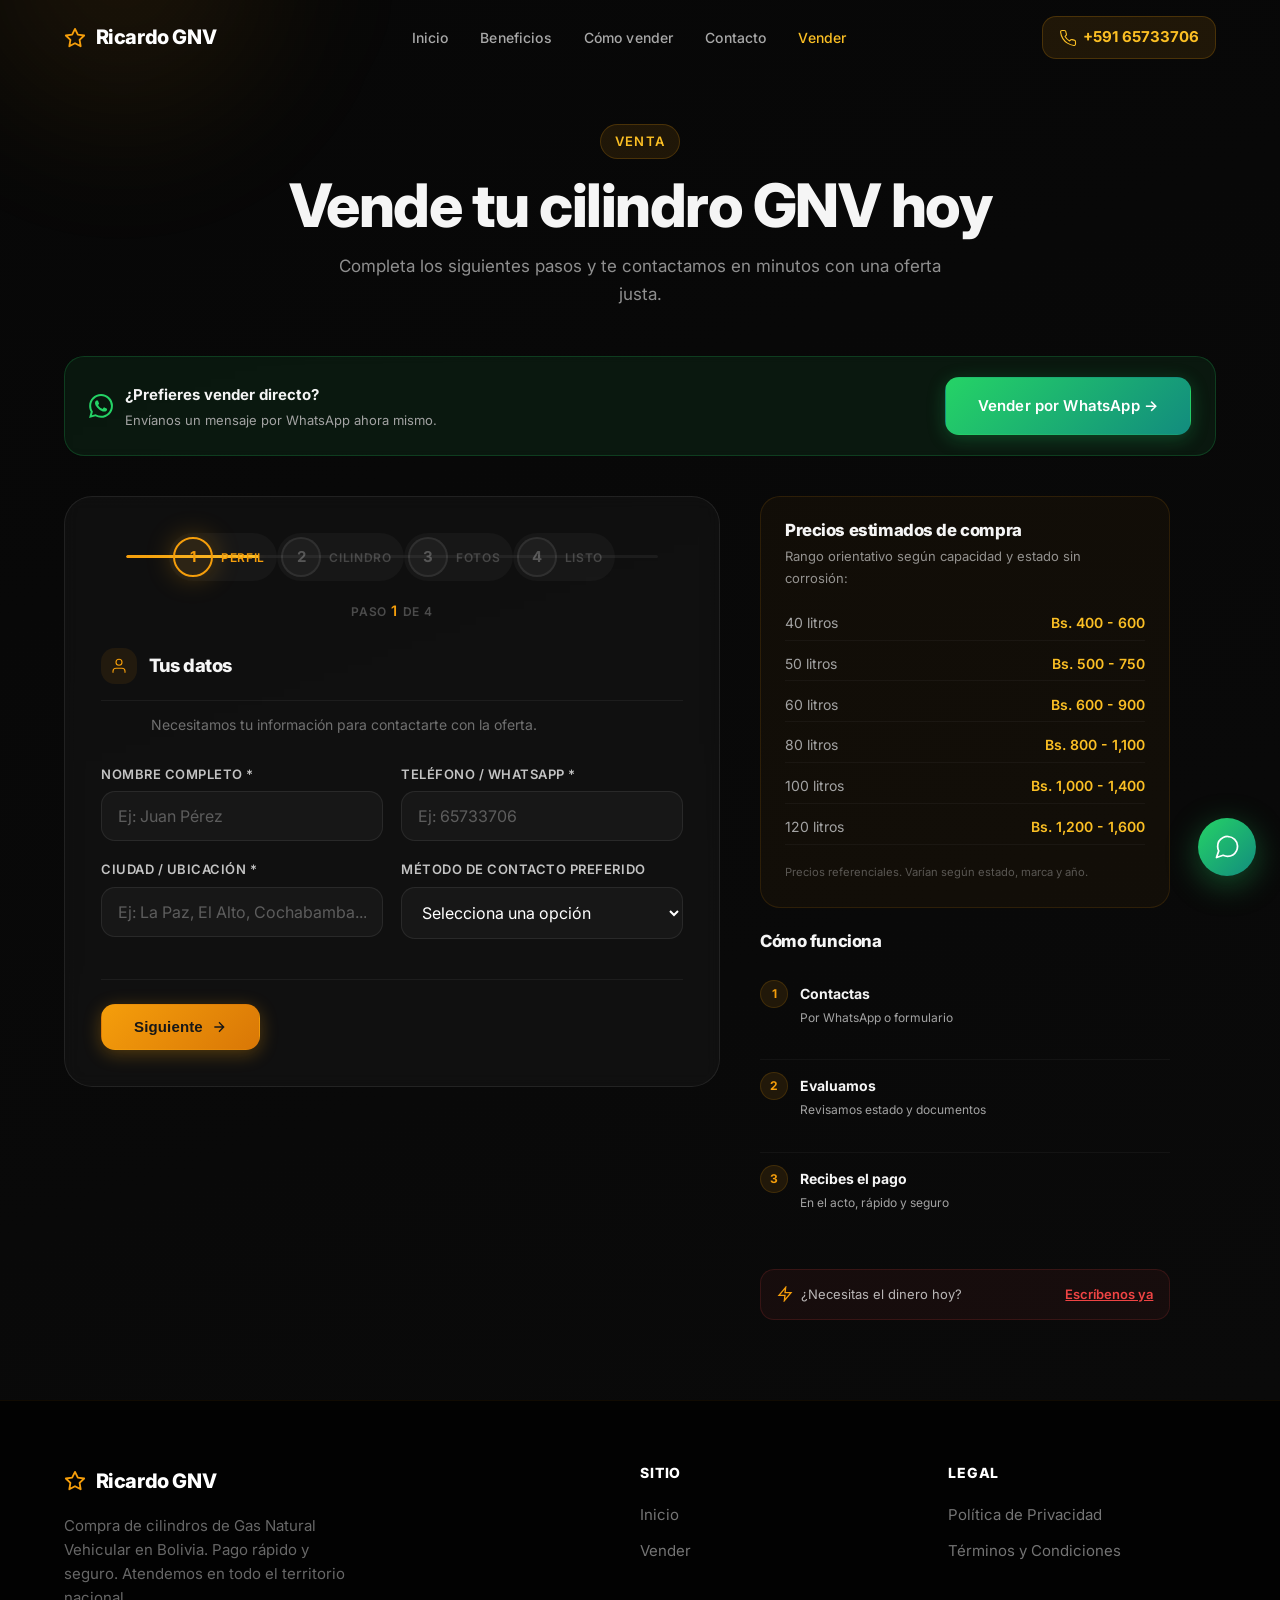
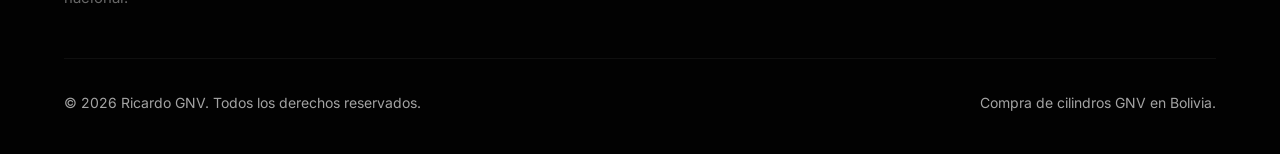
==== vender.html @ b17e606c "Mejorar vender: WhatsApp rapido, estimador precios, auto-guardado localStorage" ====
<!DOCTYPE html>
<html lang="es-BO">
<head>
    <meta charset="UTF-8">
    <meta name="viewport" content="width=device-width, initial-scale=1.0">
    <meta http-equiv="X-UA-Compatible" content="IE=edge">
    <title>Vende tu Cilindro GNV | Ricardo GNV - Bolivia</title>
    <meta name="description" content="Vende tu cilindro de Gas Natural Vehicular (GNV) en Bolivia. Completa el formulario y recibe una oferta justa. Pago rápido y seguro. Atendemos en toda Bolivia.">
    <meta name="keywords" content="vender cilindro GNV, compra cilindros GNV, vende cilindro GNV Bolivia, pago rápido cilindro GNV">
    <meta name="author" content="Ricardo GNV">
    <meta name="robots" content="index, follow">
    <link rel="canonical" href="https://ricardo-gnv.lat/vender.html">
    <meta property="og:type" content="website">
    <meta property="og:url" content="https://ricardo-gnv.lat/vender.html">
    <meta property="og:title" content="Vende tu Cilindro GNV | Ricardo GNV - Bolivia">
    <meta property="og:description" content="Vende tu cilindro GNV. Completa el formulario y recibe una oferta justa. Pago rápido y seguro en toda Bolivia.">
    <meta property="og:image" content="img.png">
    <meta property="og:locale" content="es_BO">
    <meta property="twitter:card" content="summary_large_image">
    <meta property="twitter:url" content="https://ricardo-gnv.lat/vender.html">
    <meta property="twitter:title" content="Vende tu Cilindro GNV | Ricardo GNV - Bolivia">
    <meta property="twitter:description" content="Vende tu cilindro GNV. Completa el formulario y recibe una oferta justa. Pago rápido y seguro en toda Bolivia.">
    <meta property="twitter:image" content="img.png">
    <link rel="icon" href="data:image/svg+xml,%3Csvg xmlns='http://www.w3.org/2000/svg' viewBox='0 0 24 24' fill='none' stroke='%23f59e0b' stroke-width='2' stroke-linecap='round' stroke-linejoin='round'%3E%3Cpolygon points='12 2 15.09 8.26 22 9.27 17 14.14 18.18 21.02 12 17.77 5.82 21.02 7 14.14 2 9.27 8.91 8.26 12 2'/%3E%3C/svg%3E" type="image/svg+xml">
    <link rel="preconnect" href="https://fonts.googleapis.com">
    <link rel="preconnect" href="https://fonts.gstatic.com" crossorigin>
    <link href="https://fonts.googleapis.com/css2?family=Inter:wght@400;500;600;700;800&display=swap" rel="stylesheet">
    <link rel="preload" href="css/styles.css" as="style">
    <link rel="stylesheet" href="css/styles.css">
</head>
<body>

    <!-- Navbar -->
    <nav class="navbar scrolled" id="navbar" role="navigation" aria-label="Navegación principal">
        <div class="container">
            <a href="index.html" class="logo" aria-label="Ricardo GNV - Inicio">
                <span class="logo-icon" aria-hidden="true">
                    <svg xmlns="http://www.w3.org/2000/svg" width="22" height="22" viewBox="0 0 24 24" fill="none" stroke="currentColor" stroke-width="2" stroke-linecap="round" stroke-linejoin="round">
                        <polygon points="12 2 15.09 8.26 22 9.27 17 14.14 18.18 21.02 12 17.77 5.82 21.02 7 14.14 2 9.27 8.91 8.26 12 2"/>
                    </svg>
                </span>
                Ricardo GNV
            </a>
            <button class="menu-toggle" id="menuToggle" aria-expanded="false" aria-controls="navLinks" aria-label="Abrir menú">
                <svg xmlns="http://www.w3.org/2000/svg" fill="none" viewBox="0 0 24 24" stroke="currentColor" stroke-width="1.5" aria-hidden="true">
                    <path stroke-linecap="round" stroke-linejoin="round" d="M4 6h16M4 12h16M4 18h16" />
                </svg>
            </button>
            <div class="nav-links" id="navLinks">
                <a href="index.html">Inicio</a>
                <a href="index.html#beneficios">Beneficios</a>
                <a href="index.html#como-vender">Cómo vender</a>
                <a href="index.html#contacto">Contacto</a>
                <a href="vender.html" style="color: var(--color-primary-light);">Vender</a>
            </div>
            <a href="tel:+59165733706" class="nav-phone" aria-label="Llamar al +591 65733706">
                <svg xmlns="http://www.w3.org/2000/svg" width="18" height="18" fill="none" viewBox="0 0 24 24" stroke="currentColor" stroke-width="1.5" aria-hidden="true">
                    <path stroke-linecap="round" stroke-linejoin="round" d="M22 16.92v3a2 2 0 01-2.18 2 19.79 19.79 0 01-8.63-3.07 19.5 19.5 0 01-6-6 19.79 19.79 0 01-3.07-8.67A2 2 0 014.11 2h3a2 2 0 012 1.72c.127.96.361 1.903.7 2.81a2 2 0 01-.45 2.11L8.09 9.91a16 16 0 006 6l1.27-1.27a2 2 0 012.11-.45c.907.339 1.85.573 2.81.7A2 2 0 0122 16.92z" />
                </svg>
                +591 65733706
            </a>
        </div>
    </nav>

    <!-- Formulario Wizard -->
    <main class="quote section-padding" style="padding-top: calc(var(--navbar-height) + 3rem); min-height: 100vh;" aria-labelledby="vender-title">
        <div class="container">
            <div class="text-center section-header">
                <span class="section-subtitle">Venta</span>
                <h1 id="vender-title">Vende tu cilindro GNV hoy</h1>
                <p>Completa los siguientes pasos y te contactamos en minutos con una oferta justa.</p>
            </div>

            <!-- WhatsApp rápido -->
            <div class="quick-wa reveal">
                <div class="quick-wa-content">
                    <svg width="24" height="24" viewBox="0 0 24 24" fill="currentColor"><path d="M17.472 14.382c-.297-.149-1.758-.867-2.03-.967-.273-.099-.471-.148-.67.15-.197.297-.767.966-.94 1.164-.173.199-.347.223-.644.075-.297-.15-1.255-.463-2.39-1.475-.883-.788-1.48-1.761-1.653-2.059-.173-.297-.018-.458.13-.606.134-.133.298-.347.446-.52.149-.174.198-.298.298-.497.099-.198.05-.371-.025-.52-.075-.149-.669-1.612-.916-2.207-.242-.579-.487-.5-.669-.51-.173-.008-.371-.008-.57-.008-.198 0-.52.074-.792.372-.272.297-1.04 1.016-1.04 2.479 0 1.462 1.065 2.875 1.213 3.074.149.198 2.096 3.2 5.077 4.487.709.306 1.262.489 1.694.625.712.227 1.36.195 1.871.118.571-.085 1.758-.719 2.006-1.413.248-.694.248-1.289.173-1.413-.074-.124-.272-.198-.57-.347m-5.421 7.403h-.004a9.87 9.87 0 01-5.031-1.378l-.361-.214-3.741.982.998-3.648-.235-.374a9.86 9.86 0 01-1.51-5.26c.001-5.45 4.436-9.884 9.888-9.884 2.64 0 5.122 1.03 6.988 2.898a9.825 9.825 0 012.893 6.994c-.003 5.45-4.437 9.884-9.885 9.884m8.413-18.297A11.815 11.815 0 0012.05 0C5.495 0 .16 5.335.157 11.892c0 2.096.547 4.142 1.588 5.945L.057 24l6.305-1.654a11.882 11.882 0 005.683 1.448h.005c6.554 0 11.89-5.335 11.893-11.893a11.821 11.821 0 00-3.48-8.413"/></svg>
                    <div>
                        <strong>¿Prefieres vender directo?</strong>
                        <p>Envíanos un mensaje por WhatsApp ahora mismo.</p>
                    </div>
                </div>
                <a href="https://wa.me/59165733706?text=Hola%20Ricardo%20GNV,%20quiero%20vender%20mi%20cilindro%20GNV.%20Te%20env%C3%ADo%20los%20datos:%0A-%20Capacidad:%20%0A-%20Estado:%20%0A-%20Ubicaci%C3%B3n:%20%0A-%20Mi%20nombre:%20" target="_blank" rel="noopener noreferrer" class="btn btn-whatsapp">
                    Vender por WhatsApp &rarr;
                </a>
            </div>

            <div class="quote-grid">
                <div class="quote-form-wrapper reveal" id="quoteWizard">
                    <!-- Barra de progreso -->
                    <div class="wizard-progress" role="progressbar" aria-label="Progreso del formulario" aria-valuemin="0" aria-valuemax="100">
                        <div class="step-indicator active" data-step="0" aria-current="step">
                            <span class="step-circle">1</span>
                            <span class="step-label">Perfil</span>
                        </div>
                        <div class="step-indicator" data-step="1">
                            <span class="step-circle">2</span>
                            <span class="step-label">Cilindro</span>
                        </div>
                        <div class="step-indicator" data-step="2">
                            <span class="step-circle">3</span>
                            <span class="step-label">Fotos</span>
                        </div>
                        <div class="step-indicator" data-step="3">
                            <span class="step-circle">4</span>
                            <span class="step-label">Listo</span>
                        </div>
                        <div class="progress-bar">
                            <div class="progress-fill" id="progressFill" style="width: 25%;"></div>
                        </div>
                    </div>

                    <!-- Contador -->
                    <div class="wizard-counter" id="wizardCounter">
                        <span>Paso <span class="current-step-num">1</span> de 4</span>
                    </div>

                    <form action="#" method="post" novalidate>
                        <!-- Step 1: Perfil -->
                        <div class="wizard-step active">
                            <div class="wizard-step-header">
                                <div class="step-icon">
                                    <svg width="18" height="18" viewBox="0 0 24 24" fill="none" stroke="currentColor" stroke-width="1.5"><path d="M20 21v-2a4 4 0 00-4-4H8a4 4 0 00-4 4v2"/><circle cx="12" cy="7" r="4"/></svg>
                                </div>
                                <h4>Tus datos</h4>
                            </div>
                            <p class="wizard-subtitle">Necesitamos tu información para contactarte con la oferta.</p>
                            <div class="wizard-row">
                                <div class="form-group">
                                    <label for="nombre">Nombre completo *</label>
                                    <input type="text" id="nombre" name="nombre" placeholder="Ej: Juan Pérez" required autocomplete="name">
                                </div>
                                <div class="form-group">
                                    <label for="telefono">Teléfono / WhatsApp *</label>
                                    <input type="tel" id="telefono" name="telefono" placeholder="Ej: 65733706" required autocomplete="tel">
                                </div>
                                <div class="form-group">
                                    <label for="ubicacion">Ciudad / Ubicación *</label>
                                    <input type="text" id="ubicacion" name="ubicacion" placeholder="Ej: La Paz, El Alto, Cochabamba..." required>
                                </div>
                                <div class="form-group">
                                    <label for="contacto_pref">Método de contacto preferido</label>
                                    <select id="contacto_pref" name="contacto_pref" required>
                                        <option value="" disabled selected>Selecciona una opción</option>
                                        <option value="whatsapp">WhatsApp</option>
                                        <option value="llamada">Llamada telefónica</option>
                                    </select>
                                </div>
                            </div>
                        </div>

                        <!-- Step 2: Datos del cilindro -->
                        <div class="wizard-step">
                            <div class="wizard-step-header">
                                <div class="step-icon">
                                    <svg width="18" height="18" viewBox="0 0 24 24" fill="none" stroke="currentColor" stroke-width="1.5"><rect x="2" y="3" width="20" height="14" rx="2"/><line x1="8" y1="21" x2="16" y2="21"/><line x1="12" y1="17" x2="12" y2="21"/></svg>
                                </div>
                                <h4>Datos del cilindro</h4>
                            </div>
                            <p class="wizard-subtitle">Cuéntanos las características del cilindro que quieres vender.</p>
                            <div class="wizard-row">
                                <div class="form-group">
                                    <label for="capacidad">Capacidad *</label>
                                    <select id="capacidad" name="capacidad" required>
                                        <option value="" disabled selected>Selecciona una capacidad</option>
                                        <option value="40L">40 litros</option>
                                        <option value="50L">50 litros</option>
                                        <option value="60L">60 litros</option>
                                        <option value="80L">80 litros</option>
                                        <option value="100L">100 litros</option>
                                        <option value="120L">120 litros</option>
                                        <option value="otro">Otra / No estoy seguro</option>
                                    </select>
                                </div>
                                <div class="form-group">
                                    <label for="estado">Estado *</label>
                                    <select id="estado" name="estado" required>
                                        <option value="" disabled selected>Selecciona el estado</option>
                                        <option value="sin-fisuras">Sin fisuras ni grietas</option>
                                        <option value="leves-detalles">Leves detalles estéticos</option>
                                        <option value="no-se">No estoy seguro</option>
                                    </select>
                                </div>
                                <div class="form-group">
                                    <label for="marca">Marca del cilindro</label>
                                    <input type="text" id="marca" name="marca" placeholder="Ej: Inflex, Luxfer...">
                                </div>
                                <div class="form-group">
                                    <label for="anio">Año aproximado</label>
                                    <input type="text" id="anio" name="anio" placeholder="Ej: 2018">
                                </div>
                            </div>
                        </div>

                        <!-- Step 3: Fotos -->
                        <div class="wizard-step">
                            <div class="wizard-step-header">
                                <div class="step-icon">
                                    <svg width="18" height="18" viewBox="0 0 24 24" fill="none" stroke="currentColor" stroke-width="1.5"><rect x="3" y="3" width="18" height="18" rx="2"/><circle cx="8.5" cy="8.5" r="1.5"/><polyline points="21 15 16 10 5 21"/></svg>
                                </div>
                                <h4>Fotos del cilindro</h4>
                            </div>
                            <p class="wizard-subtitle">Sube fotos para agilizar la evaluación (opcional, pero te ayudará a obtener una oferta más precisa).</p>
                            <div class="file-upload-zone" id="dropZone">
                                <div class="upload-icon">
                                    <svg width="24" height="24" viewBox="0 0 24 24" fill="none" stroke="currentColor" stroke-width="1.5"><path d="M21 15v4a2 2 0 01-2 2H5a2 2 0 01-2-2v-4"/><polyline points="17 8 12 3 7 8"/><line x1="12" y1="3" x2="12" y2="15"/></svg>
                                </div>
                                <p>Arrastra fotos aquí o haz clic para seleccionar</p>
                                <small>Máximo 5 fotos. Formatos: JPG, PNG, WEBP.</small>
                                <input type="file" id="fileInput" accept="image/*" multiple hidden>
                            </div>
                            <div class="file-preview-grid" id="filePreview"></div>
                        </div>

                        <!-- Step 4: Confirmación -->
                        <div class="wizard-step">
                            <div class="wizard-step-header">
                                <div class="step-icon">
                                    <svg width="18" height="18" viewBox="0 0 24 24" fill="none" stroke="currentColor" stroke-width="1.5"><path d="M9 12l2 2 4-4"/><circle cx="12" cy="12" r="10"/></svg>
                                </div>
                                <h4>Revisión y confirmación</h4>
                            </div>
                            <p class="wizard-subtitle">Verifica que los datos sean correctos antes de enviar tu solicitud.</p>
                            <div class="summary-box">
                                <div class="summary-row"><span>Nombre</span><span id="summaryNombre">—</span></div>
                                <div class="summary-row"><span>Teléfono</span><span id="summaryTelefono">—</span></div>
                                <div class="summary-row"><span>Ciudad</span><span id="summaryCiudad">—</span></div>
                                <div class="summary-row"><span>Capacidad</span><span id="summaryCapacidad">—</span></div>
                                <div class="summary-row"><span>Estado</span><span id="summaryEstado">—</span></div>
                                <div class="summary-row"><span>Marca</span><span id="summaryMarca">—</span></div>
                                <div class="summary-row"><span>Año aprox.</span><span id="summaryAnio">—</span></div>
                                <div class="summary-row"><span>Fotos</span><span id="summaryFotos">—</span></div>
                            </div>
                            <div class="form-group checkbox-group" style="margin-top: 1.25rem;">
                                <input type="checkbox" id="privacyCheck" name="privacyCheck" required>
                                <label for="privacyCheck">
                                    He leído y acepto la <a href="legal/privacidad.html" target="_blank" rel="noopener noreferrer">Política de Privacidad</a> *
                                </label>
                            </div>
                        </div>

                        <!-- Éxito -->
                        <div class="form-success form-success-scene" id="formSuccess" role="status" hidden tabindex="-1">
                            <div class="success-icon">&#10003;</div>
                            <h3 style="color:var(--color-text); margin-bottom:0.5rem;">Solicitud enviada</h3>
                            <p>Gracias por confiar en Ricardo GNV. Recibimos tu solicitud y te contactaremos en las próximas horas con una oferta por tu cilindro. Te escribiremos por WhatsApp o teléfono.</p>
                        </div>

                        <!-- Navegación -->
                        <div class="wizard-buttons">
                            <button type="button" class="btn btn-outline" id="wizardPrev" style="display:none;">
                                <svg width="16" height="16" viewBox="0 0 24 24" fill="none" stroke="currentColor" stroke-width="2"><path d="M19 12H5M12 19l-7-7 7-7"/></svg> Anterior
                            </button>
                            <button type="button" class="btn btn-primary" id="wizardNext">Siguiente <svg width="16" height="16" viewBox="0 0 24 24" fill="none" stroke="currentColor" stroke-width="2"><path d="M5 12h14M12 5l7 7-7 7"/></svg></button>
                            <button type="submit" class="btn btn-primary" id="wizardSubmit" style="display:none;">Enviar solicitud</button>
                        </div>
                    </form>
                </div>

                <div class="quote-info reveal">
                    <!-- Estimador de precios -->
                    <div class="price-estimator">
                        <h3>Precios estimados de compra</h3>
                        <p>Rango orientativo según capacidad y estado sin corrosión:</p>
                        <div class="price-list">
                            <div class="price-row"><span>40 litros</span><span>Bs. 400 - 600</span></div>
                            <div class="price-row"><span>50 litros</span><span>Bs. 500 - 750</span></div>
                            <div class="price-row"><span>60 litros</span><span>Bs. 600 - 900</span></div>
                            <div class="price-row"><span>80 litros</span><span>Bs. 800 - 1,100</span></div>
                            <div class="price-row"><span>100 litros</span><span>Bs. 1,000 - 1,400</span></div>
                            <div class="price-row"><span>120 litros</span><span>Bs. 1,200 - 1,600</span></div>
                        </div>
                        <small>Precios referenciales. Varían según estado, marca y año.</small>
                    </div>

                    <!-- Pasos visuales -->
                    <div class="steps-sidebar">
                        <h3>Cómo funciona</h3>
                        <div class="step-side-item">
                            <span class="step-side-num">1</span>
                            <div><strong>Contactas</strong><p>Por WhatsApp o formulario</p></div>
                        </div>
                        <div class="step-side-item">
                            <span class="step-side-num">2</span>
                            <div><strong>Evaluamos</strong><p>Revisamos estado y documentos</p></div>
                        </div>
                        <div class="step-side-item">
                            <span class="step-side-num">3</span>
                            <div><strong>Recibes el pago</strong><p>En el acto, rápido y seguro</p></div>
                        </div>
                    </div>

                    <!-- Emergencia -->
                    <div class="urgent-box">
                        <svg width="16" height="16" viewBox="0 0 24 24" fill="none" stroke="currentColor" stroke-width="2"><path d="M13 2L3 14h9l-1 8 10-12h-9l1-8z"/></svg>
                        <span>¿Necesitas el dinero hoy?</span>
                        <a href="https://wa.me/59165733706?text=Hola%20Ricardo%20GNV,%20necesito%20vender%20mi%20cilindro%20GNV%20hoy" target="_blank" rel="noopener noreferrer">Escríbenos ya</a>
                    </div>
                </div>
            </div>
        </div>
    </main>

    <!-- Footer -->
    <footer class="footer" role="contentinfo">
        <div class="container">
            <div class="footer-grid">
                <div class="footer-brand">
                    <a href="index.html" class="logo" aria-label="Ricardo GNV">
                        <span class="logo-icon" aria-hidden="true">
                            <svg xmlns="http://www.w3.org/2000/svg" width="22" height="22" viewBox="0 0 24 24" fill="none" stroke="currentColor" stroke-width="2" stroke-linecap="round" stroke-linejoin="round">
                                <polygon points="12 2 15.09 8.26 22 9.27 17 14.14 18.18 21.02 12 17.77 5.82 21.02 7 14.14 2 9.27 8.91 8.26 12 2"/>
                            </svg>
                        </span>
                        Ricardo GNV
                    </a>
                    <p>Compra de cilindros de Gas Natural Vehicular en Bolivia. Pago rápido y seguro. Atendemos en todo el territorio nacional.</p>
                </div>
                <div class="footer-links">
                    <h4>Sitio</h4>
                    <ul>
                        <li><a href="index.html">Inicio</a></li>
                        <li><a href="vender.html">Vender</a></li>
                    </ul>
                </div>
                <div class="footer-links">
                    <h4>Legal</h4>
                    <ul>
                        <li><a href="legal/privacidad.html">Política de Privacidad</a></li>
                        <li><a href="legal/terminos.html">Términos y Condiciones</a></li>
                    </ul>
                </div>
            </div>
            <div class="footer-bottom">
                <p>&copy; 2026 Ricardo GNV. Todos los derechos reservados.</p>
                <p>Compra de cilindros GNV en Bolivia.</p>
            </div>
        </div>
    </footer>

    <!-- WhatsApp -->
    <a href="https://wa.me/59165733706?text=Hola%20Ricardo%20GNV,%20quiero%20vender%20mi%20cilindro%20de%20GNV" class="whatsapp-float" target="_blank" rel="noopener noreferrer" aria-label="Chatear por WhatsApp">
        <svg xmlns="http://www.w3.org/2000/svg" width="28" height="28" viewBox="0 0 24 24" fill="none" stroke="currentColor" stroke-width="1.5" stroke-linecap="round" stroke-linejoin="round" aria-hidden="true">
            <path d="M21 11.5a8.38 8.38 0 01-.9 3.8 8.5 8.5 0 01-7.6 4.7 8.38 8.38 0 01-3.8-.9L3 21l1.9-5.7a8.38 8.38 0 01-.9-3.8 8.5 8.5 0 014.7-7.6 8.38 8.38 0 013.8-.9h.5a8.48 8.48 0 018 8v.5z"/>
        </svg>
    </a>

    <script src="js/main.js"></script>
</body>
</html>
---- css/styles.css ----
/* ============================================
   RICARDO GNV - Stylesheet v3 (Industrial Gold)
   Paleta: negro profundo + dorado/ámbar + verde válvula
   ============================================ */

/* ------------------------------
   Variables CSS
   ------------------------------ */
:root {
    --color-primary: #f59e0b;         /* Ámbar/Dorado */
    --color-primary-dark: #d97706;
    --color-primary-light: #fbbf24;
    --color-primary-glow: #fcd34d;
    --color-accent: #10b981;          /* Verde válvula */
    --color-accent-dark: #059669;

    --color-bg: #050505;
    --color-bg-alt: #0a0a0a;
    --color-surface: rgba(255, 255, 255, 0.03);
    --color-surface-hover: rgba(255, 255, 255, 0.06);

    --color-text: #f5f5f5;
    --color-text-muted: #a3a3a3;
    --color-text-inverse: #171717;

    --color-border: rgba(255, 255, 255, 0.08);
    --color-whatsapp: #25d366;

    --font-base: 'Inter', system-ui, -apple-system, BlinkMacSystemFont, 'Segoe UI', Roboto, sans-serif;
    --radius-sm: 0.5rem;
    --radius-md: 0.875rem;
    --radius-lg: 1.25rem;
    --radius-xl: 1.75rem;

    --shadow-sm: 0 1px 2px 0 rgb(0 0 0 / 0.3);
    --shadow-md: 0 8px 24px -4px rgb(0 0 0 / 0.4);
    --shadow-lg: 0 24px 48px -12px rgb(0 0 0 / 0.6);
    --shadow-glow: 0 0 50px -12px rgba(245, 158, 11, 0.25);
    --shadow-glow-strong: 0 0 60px -8px rgba(245, 158, 11, 0.35);

    --transition: all 0.35s cubic-bezier(0.4, 0, 0.2, 1);
    --container-max: 1200px;
    --navbar-height: 76px;
}

/* ------------------------------
   Reset y base
   ------------------------------ */
*, *::before, *::after {
    box-sizing: border-box;
    margin: 0;
    padding: 0;
}

html {
    scroll-behavior: smooth;
    font-size: 16px;
}

body {
    font-family: var(--font-base);
    color: var(--color-text);
    background-color: var(--color-bg);
    line-height: 1.65;
    -webkit-font-smoothing: antialiased;
    -moz-osx-font-smoothing: grayscale;
}

img {
    max-width: 100%;
    height: auto;
    display: block;
}

a {
    color: inherit;
    text-decoration: none;
}

ul, ol {
    list-style: none;
}

/* ------------------------------
   Utilidades
   ------------------------------ */
.container {
    width: 100%;
    max-width: var(--container-max);
    margin: 0 auto;
    padding-left: 1.5rem;
    padding-right: 1.5rem;
}

.section-padding {
    padding-top: 5rem;
    padding-bottom: 5rem;
}

.text-center {
    text-align: center;
}

.sr-only {
    position: absolute;
    width: 1px;
    height: 1px;
    padding: 0;
    margin: -1px;
    overflow: hidden;
    clip: rect(0, 0, 0, 0);
    white-space: nowrap;
    border-width: 0;
}

/* ------------------------------
   Tipografía
   ------------------------------ */
h1, h2, h3, h4 {
    font-weight: 800;
    line-height: 1.15;
    letter-spacing: -0.025em;
    color: var(--color-text);
}

h1 { font-size: clamp(2.25rem, 5.5vw, 3.75rem); }
h2 { font-size: clamp(1.75rem, 4vw, 2.5rem); }
h3 { font-size: clamp(1.125rem, 2.5vw, 1.35rem); }

p {
    color: var(--color-text-muted);
    max-width: 65ch;
}

.section-subtitle {
    color: var(--color-primary-light);
    font-weight: 600;
    font-size: 0.8125rem;
    text-transform: uppercase;
    letter-spacing: 0.08em;
    margin-bottom: 0.75rem;
    display: inline-block;
    padding: 0.35rem 0.9rem;
    background: rgba(245, 158, 11, 0.08);
    border-radius: 999px;
    border: 1px solid rgba(245, 158, 11, 0.18);
    transition: var(--transition);
}

.section-subtitle:hover {
    background: rgba(245, 158, 11, 0.14);
    border-color: rgba(245, 158, 11, 0.3);
    box-shadow: 0 0 16px rgba(245, 158, 11, 0.1);
}

.section-header {
    margin-bottom: 3rem;
    text-align: center;
    display: flex;
    flex-direction: column;
    align-items: center;
}

.section-header p {
    font-size: 1.0625rem;
    margin-top: 0.75rem;
    max-width: 55ch;
    margin-left: auto;
    margin-right: auto;
}

/* ------------------------------
   Botones
   ------------------------------ */
.btn {
    display: inline-flex;
    align-items: center;
    justify-content: center;
    gap: 0.5rem;
    padding: 1rem 2rem;
    font-size: 0.9375rem;
    font-weight: 600;
    border-radius: var(--radius-md);
    border: 1.5px solid transparent;
    cursor: pointer;
    transition: var(--transition);
    text-align: center;
    letter-spacing: 0.01em;
}

.btn-primary {
    background: linear-gradient(135deg, var(--color-primary), var(--color-primary-dark));
    color: var(--color-text-inverse);
    border-color: transparent;
    box-shadow: 0 4px 18px rgba(245, 158, 11, 0.3);
}

.btn-primary:hover,
.btn-primary:focus-visible {
    transform: translateY(-3px) scale(1.02);
    box-shadow: 0 12px 36px rgba(245, 158, 11, 0.5), 0 0 0 4px rgba(245, 158, 11, 0.15);
    filter: brightness(1.12);
    animation: btn-shimmer 0.6s ease forwards;
}

@keyframes btn-shimmer {
    0% { box-shadow: 0 8px 28px rgba(245, 158, 11, 0.45); }
    100% { box-shadow: 0 12px 36px rgba(245, 158, 11, 0.5), 0 0 0 4px rgba(245, 158, 11, 0.15); }
}

.btn-outline {
    background-color: transparent;
    color: #ffffff;
    border-color: rgba(255, 255, 255, 0.25);
    backdrop-filter: blur(4px);
}

.btn-outline:hover,
.btn-outline:focus-visible {
    background-color: rgba(255, 255, 255, 0.1);
    border-color: rgba(255, 255, 255, 0.55);
    transform: translateY(-2px);
    box-shadow: 0 8px 24px rgba(0, 0, 0, 0.3);
}

.btn-whatsapp {
    background: linear-gradient(135deg, var(--color-whatsapp), #128c7e);
    color: #ffffff;
    border-color: transparent;
    box-shadow: 0 4px 18px rgba(37, 211, 102, 0.25);
}

.btn-whatsapp:hover,
.btn-whatsapp:focus-visible {
    transform: translateY(-2px);
    box-shadow: 0 8px 28px rgba(37, 211, 102, 0.4);
    filter: brightness(1.08);
}

.btn-dark {
    background: linear-gradient(135deg, #262626, #171717);
    color: #ffffff;
    border-color: rgba(255,255,255,0.08);
}

.btn-dark:hover,
.btn-dark:focus-visible {
    background: linear-gradient(135deg, #3a3a3a, #262626);
    border-color: rgba(255, 255, 255, 0.18);
    transform: translateY(-2px);
    box-shadow: 0 8px 24px rgba(0, 0, 0, 0.5);
}

/* ------------------------------
   Navbar
   ------------------------------ */
.navbar {
    position: fixed;
    top: 0;
    left: 0;
    width: 100%;
    height: var(--navbar-height);
    z-index: 1000;
    transition: var(--transition);
    border-bottom: 1px solid transparent;
}

.navbar.scrolled {
    background-color: rgba(5, 5, 5, 0.9);
    backdrop-filter: blur(24px);
    border-bottom-color: rgba(245, 158, 11, 0.12);
    box-shadow: 0 4px 32px rgba(0, 0, 0, 0.4), 0 1px 0 rgba(245, 158, 11, 0.06);
}

.navbar .container {
    display: flex;
    align-items: center;
    justify-content: space-between;
    height: 100%;
}

.logo {
    display: flex;
    align-items: center;
    gap: 0.6rem;
    font-size: 1.25rem;
    font-weight: 800;
    color: #ffffff;
    letter-spacing: -0.02em;
}

.logo-icon {
    color: var(--color-primary);
    display: flex;
    align-items: center;
    justify-content: center;
}

.nav-links {
    display: flex;
    align-items: center;
    gap: 2rem;
}

.nav-links a {
    font-size: 0.875rem;
    font-weight: 500;
    color: rgba(255, 255, 255, 0.65);
    transition: color 0.2s;
    position: relative;
    letter-spacing: 0.01em;
}

.nav-links a::after {
    content: '';
    position: absolute;
    left: 0;
    bottom: -4px;
    width: 0;
    height: 2px;
    background: var(--color-primary);
    transition: width 0.3s ease;
    border-radius: 2px;
}

.nav-links a:hover,
.nav-links a:focus-visible {
    color: #ffffff;
}

.nav-links a:hover::after,
.nav-links a:focus-visible::after {
    width: 100%;
}

.nav-phone {
    display: flex;
    align-items: center;
    gap: 0.4rem;
    font-weight: 700;
    color: var(--color-primary-light);
    font-size: 0.9375rem;
    padding: 0.5rem 1rem;
    border-radius: var(--radius-md);
    background: rgba(245, 158, 11, 0.1);
    border: 1px solid rgba(245, 158, 11, 0.2);
    transition: var(--transition);
}

.nav-phone:hover {
    background: rgba(245, 158, 11, 0.18);
}

.menu-toggle {
    display: none;
    background: none;
    border: none;
    cursor: pointer;
    padding: 0.5rem;
    color: #ffffff;
}

.menu-toggle svg {
    width: 26px;
    height: 26px;
}

/* ------------------------------
   Hero con video
   ------------------------------ */
.hero {
    position: relative;
    min-height: 100vh;
    display: flex;
    align-items: center;
    padding-top: var(--navbar-height);
    color: #ffffff;
    overflow: hidden;
    background-color: var(--color-bg);
}

.video-background {
    position: absolute;
    inset: 0;
    z-index: 0;
    overflow: hidden;
}

.video-background video,
.video-background img {
    width: 100%;
    height: 100%;
    object-fit: cover;
}

.video-overlay {
    position: absolute;
    inset: 0;
    background:
        linear-gradient(to bottom, #050505 0%, #050505 180px, rgba(5,5,5,0.92) 220px, rgba(5,5,5,0.55) 300px, transparent 380px),
        radial-gradient(ellipse at center, transparent 50%, rgba(5,5,5,0.6) 78%, rgba(5,5,5,0.95) 100%),
        linear-gradient(to bottom, transparent 40%, rgba(5,5,5,0.6) 60%, rgba(5,5,5,0.88) 100%);
    z-index: 1;
}

.video-overlay::after {
    content: '';
    position: absolute;
    inset: 0;
    background: radial-gradient(circle at 50% 30%, rgba(245, 158, 11, 0.1) 0%, transparent 60%);
    animation: overlay-pulse 4s ease-in-out infinite alternate;
}

@keyframes overlay-pulse {
    0% { opacity: 0.6; }
    100% { opacity: 1; }
}

/* Las barras se desactivan. Marcas de agua cubiertas con viñeta en .video-overlay */
.wm-cover { display: none !important; }
.wm-tl, .wm-tr, .wm-bl, .wm-br { display: none !important; }

.hero .container {
    position: relative;
    z-index: 2;
    display: grid;
    gap: 3rem;
    align-items: center;
}

.hero-content {
    max-width: 640px;
}

.hero h1 {
    color: #ffffff;
    margin-bottom: 1.25rem;
}

.hero h1 span {
    color: var(--color-primary-light);
}

.hero p {
    color: rgba(255, 255, 255, 0.7);
    font-size: clamp(1.05rem, 2.2vw, 1.25rem);
    margin-bottom: 2.5rem;
    max-width: 55ch;
    line-height: 1.7;
}

.hero-buttons {
    display: flex;
    flex-wrap: wrap;
    gap: 0.875rem;
}

.hero-image-wrapper {
    position: relative;
    border-radius: var(--radius-xl);
    overflow: hidden;
    box-shadow:
        0 32px 64px -16px rgba(0, 0, 0, 0.4),
        0 0 60px -20px rgba(245, 158, 11, 0.25),
        0 0 0 1px rgba(245, 158, 11, 0.18);
    border: 1px solid rgba(245, 158, 11, 0.15);
    animation: hero-float 6s ease-in-out infinite;
}

@keyframes hero-float {
    0%, 100% { transform: translateY(0); }
    50% { transform: translateY(-10px); }
}

.hero-image-wrapper img {
    width: 100%;
    height: 100%;
    object-fit: cover;
}

/* Scroll indicator */
.scroll-indicator {
    position: absolute;
    bottom: 2rem;
    left: 50%;
    transform: translateX(-50%);
    z-index: 2;
    display: flex;
    flex-direction: column;
    align-items: center;
    gap: 0.5rem;
    color: rgba(255,255,255,0.4);
    font-size: 0.75rem;
    text-transform: uppercase;
    letter-spacing: 0.1em;
    animation: bounce-soft 2s infinite;
}

.scroll-indicator svg {
    width: 24px;
    height: 24px;
    stroke: var(--color-primary);
}

@keyframes bounce-soft {
    0%, 100% { transform: translateX(-50%) translateY(0); }
    50% { transform: translateX(-50%) translateY(8px); }
}

/* ------------------------------
   Stats bar
   ------------------------------ */
.stats-bar {
    background: linear-gradient(135deg, #0a0a0a 0%, #111111 100%);
    border-bottom: 1px solid var(--color-border);
    border-top: 1px solid var(--color-border);
    padding: 2.5rem 0;
    position: relative;
    overflow: hidden;
}

.stats-bar::before {
    content: '';
    position: absolute;
    inset: 0;
    background: radial-gradient(circle at 20% 50%, rgba(245, 158, 11, 0.05) 0%, transparent 50%);
}

.stats-grid {
    display: grid;
    grid-template-columns: repeat(1, 1fr);
    gap: 2rem;
    text-align: center;
    position: relative;
    align-items: center;
}

.stat-item h3 {
    font-size: clamp(1.75rem, 3vw, 2.5rem);
    color: var(--color-primary-light);
    margin-bottom: 0.25rem;
    text-shadow: 0 0 30px rgba(245, 158, 11, 0.3);
    animation: text-glow 3s ease-in-out infinite alternate;
}

@keyframes text-glow {
    0% { text-shadow: 0 0 20px rgba(245, 158, 11, 0.2); }
    100% { text-shadow: 0 0 40px rgba(245, 158, 11, 0.4); }
}

.stat-item p {
    color: rgba(255,255,255,0.5);
    font-size: 0.875rem;
    text-transform: uppercase;
    letter-spacing: 0.06em;
}

/* ------------------------------
   Productos (cilindros)
   ------------------------------ */
.products {
    background-color: var(--color-bg);
}

.products-grid {
    display: grid;
    grid-template-columns: 1fr;
    gap: 1.5rem;
    margin-top: 2.5rem;
    align-items: stretch;
}

.product-card {
    position: relative;
    background: var(--color-surface);
    border: 1px solid var(--color-border);
    border-radius: var(--radius-xl);
    padding: 2.25rem 1.75rem;
    text-align: center;
    transition: var(--transition);
    overflow: hidden;
    backdrop-filter: blur(4px);
    display: flex;
    flex-direction: column;
    height: 100%;
}

.product-card .btn {
    margin-top: auto;
}

.product-card::before {
    content: '';
    position: absolute;
    top: 0;
    left: 0;
    right: 0;
    height: 4px;
    background: linear-gradient(90deg, var(--color-primary), var(--color-primary-light));
    opacity: 0;
    transition: opacity 0.3s ease;
}

.product-card:hover {
    transform: translateY(-8px) scale(1.02);
    box-shadow:
        0 32px 64px -16px rgba(0, 0, 0, 0.5),
        0 0 40px -10px rgba(245, 158, 11, 0.15),
        0 0 0 1px rgba(245, 158, 11, 0.2);
    border-color: rgba(245, 158, 11, 0.35);
    background: var(--color-surface-hover);
}

.product-card:hover::before {
    opacity: 1;
    animation: border-shimmer 1.5s ease infinite;
}

@keyframes border-shimmer {
    0%, 100% { background: linear-gradient(90deg, var(--color-primary), var(--color-primary-light)); }
    50% { background: linear-gradient(90deg, var(--color-primary-light), var(--color-primary)); }
}

.product-card.featured {
    border-color: rgba(245, 158, 11, 0.35);
    box-shadow: var(--shadow-glow);
    background: rgba(245, 158, 11, 0.04);
    animation: featured-glow 3s ease-in-out infinite alternate;
}

@keyframes featured-glow {
    0% { box-shadow: 0 0 40px -12px rgba(245, 158, 11, 0.2); }
    100% { box-shadow: 0 0 60px -12px rgba(245, 158, 11, 0.35); }
}

.product-card.featured .badge {
    display: inline-block;
    background: linear-gradient(135deg, var(--color-primary), var(--color-primary-dark));
    color: var(--color-text-inverse);
    font-size: 0.6875rem;
    font-weight: 700;
    text-transform: uppercase;
    letter-spacing: 0.06em;
    padding: 0.25rem 0.75rem;
    border-radius: 999px;
    margin-bottom: 1rem;
}

.product-card h3 {
    margin-bottom: 0.5rem;
    font-size: 1.35rem;
    color: var(--color-text);
}

.product-capacity {
    font-size: 2.5rem;
    font-weight: 800;
    color: var(--color-primary-light);
    line-height: 1;
    margin-bottom: 0.5rem;
    text-shadow: 0 0 30px rgba(245, 158, 11, 0.35);
    transition: var(--transition);
}

.product-card:hover .product-capacity {
    text-shadow: 0 0 45px rgba(245, 158, 11, 0.55);
    transform: scale(1.05);
}

.product-capacity span {
    font-size: 1rem;
    font-weight: 500;
    color: var(--color-text-muted);
}

.product-card p {
    font-size: 0.9375rem;
    margin-bottom: 1.5rem;
    line-height: 1.5;
}

.product-card .btn {
    width: 100%;
    padding: 0.875rem;
}

/* ------------------------------
   Beneficios
   ------------------------------ */
.benefits {
    background: linear-gradient(180deg, var(--color-bg-alt) 0%, var(--color-bg) 100%);
}

.benefits-grid {
    display: grid;
    grid-template-columns: 1fr;
    gap: 1.5rem;
    margin-top: 2.5rem;
    align-items: stretch;
}

.benefit-card {
    padding: 2.25rem 1.75rem;
    border: 1px solid var(--color-border);
    border-radius: var(--radius-xl);
    background: var(--color-surface);
    transition: var(--transition);
    text-align: left;
    position: relative;
    overflow: hidden;
    backdrop-filter: blur(4px);
    display: flex;
    flex-direction: column;
    height: 100%;
}

.benefit-card p {
    margin-top: auto;
}

.benefit-card:hover {
    transform: translateY(-6px) scale(1.01);
    box-shadow:
        0 20px 40px -10px rgba(0, 0, 0, 0.4),
        0 0 30px -8px rgba(245, 158, 11, 0.1);
    border-color: rgba(245, 158, 11, 0.25);
    background: var(--color-surface-hover);
}

.benefit-card:hover .benefit-icon {
    transform: scale(1.1);
    box-shadow: 0 0 20px rgba(245, 158, 11, 0.2);
}

.benefit-icon {
    width: 52px;
    height: 52px;
    margin-bottom: 1.25rem;
    display: flex;
    align-items: center;
    justify-content: center;
    background: linear-gradient(135deg, rgba(245, 158, 11, 0.1), rgba(245, 158, 11, 0.03));
    color: var(--color-primary);
    border-radius: var(--radius-md);
    border: 1px solid rgba(245, 158, 11, 0.12);
    transition: var(--transition);
}

.benefit-card h3 {
    margin-bottom: 0.5rem;
    font-size: 1.125rem;
    color: var(--color-text);
}

.benefit-card p {
    font-size: 0.9375rem;
    line-height: 1.55;
}

/* ------------------------------
   Cómo comprar
   ------------------------------ */
.how-it-works {
    background-color: var(--color-bg-alt);
    color: #ffffff;
    position: relative;
    overflow: hidden;
}

.how-it-works::before {
    content: '';
    position: absolute;
    inset: 0;
    background: radial-gradient(circle at 80% 20%, rgba(245, 158, 11, 0.06) 0%, transparent 50%);
}

.how-it-works h2,
.how-it-works h3 {
    color: #ffffff;
}

.how-it-works p {
    color: rgba(255,255,255,0.55);
}

.how-it-works .section-subtitle {
    background: rgba(245, 158, 11, 0.1);
    border-color: rgba(245, 158, 11, 0.2);
    color: var(--color-primary-light);
}

.steps-grid {
    display: grid;
    grid-template-columns: 1fr;
    gap: 2rem;
    margin-top: 2.5rem;
    position: relative;
    align-items: stretch;
}

.step-card {
    position: relative;
    padding: 2.25rem 1.75rem;
    background: var(--color-surface);
    border-radius: var(--radius-xl);
    border: 1px solid var(--color-border);
    text-align: left;
    transition: var(--transition);
    backdrop-filter: blur(4px);
    display: flex;
    flex-direction: column;
    height: 100%;
}

.step-card p {
    margin-top: auto;
}

.step-card:hover {
    background: var(--color-surface-hover);
    border-color: rgba(245, 158, 11, 0.18);
    transform: translateY(-5px);
    box-shadow:
        0 16px 32px -8px rgba(0, 0, 0, 0.4),
        0 0 24px -6px rgba(245, 158, 11, 0.08);
}

.step-card:hover .step-number {
    transform: scale(1.1);
    box-shadow: 0 0 24px rgba(245, 158, 11, 0.4);
}

.step-number {
    width: 44px;
    height: 44px;
    margin-bottom: 1.25rem;
    display: flex;
    align-items: center;
    justify-content: center;
    background: linear-gradient(135deg, var(--color-primary), var(--color-primary-dark));
    color: var(--color-text-inverse);
    font-weight: 800;
    font-size: 1.125rem;
    border-radius: var(--radius-md);
    box-shadow: 0 4px 16px rgba(245, 158, 11, 0.25);
    transition: var(--transition);
}

.step-card h3 {
    margin-bottom: 0.5rem;
    font-size: 1.125rem;
}

.step-card p {
    font-size: 0.9375rem;
}

/* ------------------------------
   Galería
   ------------------------------ */
.gallery {
    background-color: var(--color-bg);
}

.gallery-grid {
    display: grid;
    grid-template-columns: 1fr;
    gap: 1.25rem;
    margin-top: 2.5rem;
    align-items: stretch;
}

.gallery-item {
    position: relative;
    border-radius: var(--radius-xl);
    overflow: hidden;
    box-shadow: var(--shadow-sm);
    transition: var(--transition);
    border: 1px solid var(--color-border);
    height: 100%;
    display: flex;
    flex-direction: column;
}

.gallery-item img {
    width: 100%;
    height: 280px;
    object-fit: cover;
    transition: transform 0.8s cubic-bezier(0.4, 0, 0.2, 1);
    flex-shrink: 0;
}

.gallery-item:hover {
    transform: translateY(-6px) scale(1.02);
    box-shadow:
        0 32px 64px -16px rgba(0, 0, 0, 0.5),
        0 0 30px -8px rgba(245, 158, 11, 0.1);
    border-color: rgba(245, 158, 11, 0.2);
}

.gallery-item:hover img {
    transform: scale(1.08);
}

.gallery-item img {
    width: 100%;
    height: 280px;
    object-fit: cover;
    transition: transform 0.8s cubic-bezier(0.4, 0, 0.2, 1);
}

.gallery-item img {
    width: 100%;
    height: 280px;
    object-fit: cover;
    transition: transform 0.6s ease;
}

.gallery-item:hover img {
    transform: scale(1.06);
}

.gallery-caption {
    position: absolute;
    bottom: 0;
    left: 0;
    right: 0;
    padding: 2rem 1.25rem 1.25rem;
    background: linear-gradient(to top, rgba(5,5,5,0.9), transparent);
    color: #ffffff;
}

.gallery-caption h4 {
    color: #ffffff;
    font-size: 1rem;
    font-weight: 600;
}

/* ------------------------------
   Contacto
   ------------------------------ */
.contact {
    background-color: var(--color-bg-alt);
}

.contact-grid {
    display: grid;
    grid-template-columns: 1fr;
    gap: 2.5rem;
    margin-top: 2.5rem;
}

.contact-info h3 {
    margin-bottom: 1.25rem;
    font-size: 1.25rem;
    color: var(--color-text);
}

.contact-details {
    display: flex;
    flex-direction: column;
    gap: 1rem;
    margin-bottom: 1.5rem;
}

.contact-item {
    display: flex;
    align-items: flex-start;
    gap: 1rem;
    font-size: 0.9375rem;
    color: rgba(255,255,255,0.8);
    padding: 1rem;
    background: var(--color-surface);
    border-radius: var(--radius-lg);
    border: 1px solid var(--color-border);
    transition: var(--transition);
}

.contact-item:hover {
    border-color: rgba(245, 158, 11, 0.3);
    box-shadow:
        0 8px 24px -6px rgba(0, 0, 0, 0.3),
        0 0 20px -6px rgba(245, 158, 11, 0.1);
    transform: translateX(4px);
    background: var(--color-surface-hover);
}

.contact-item > span:first-child {
    color: var(--color-primary);
    display: flex;
    align-items: center;
    justify-content: center;
    width: 40px;
    height: 40px;
    background: rgba(245, 158, 11, 0.08);
    border-radius: var(--radius-md);
    flex-shrink: 0;
    border: 1px solid rgba(245, 158, 11, 0.1);
}

.contact-item strong {
    color: var(--color-text);
    display: block;
    margin-bottom: 0.125rem;
    font-size: 0.8125rem;
    text-transform: uppercase;
    letter-spacing: 0.04em;
}

.contact-map {
    border-radius: var(--radius-xl);
    overflow: hidden;
    border: 1px solid var(--color-border);
    box-shadow: var(--shadow-sm);
}

.contact-map iframe {
    width: 100%;
    height: 100%;
    min-height: 340px;
    border: 0;
    display: block;
}

/* ------------------------------
   Formulario de cotización
   ------------------------------ */
.quote {
    background: linear-gradient(160deg, #070707 0%, #0a0a0a 100%);
    color: #ffffff;
    position: relative;
    overflow: hidden;
}

.quote-cta-center {
    text-align: center;
    display: flex;
    flex-direction: column;
    align-items: center;
    gap: 1.5rem;
}

.quote::before {
    content: '';
    position: absolute;
    top: -20%;
    left: -10%;
    width: 500px;
    height: 500px;
    background: radial-gradient(circle, rgba(245, 158, 11, 0.1) 0%, transparent 65%);
    pointer-events: none;
    filter: blur(50px);
}

.quote h2,
.quote h3 {
    color: #ffffff;
}

.quote p {
    color: rgba(255,255,255,0.55);
}

.quote .section-subtitle {
    background: rgba(245, 158, 11, 0.1);
    border-color: rgba(245, 158, 11, 0.2);
    color: var(--color-primary-light);
}

.quote-grid {
    display: grid;
    grid-template-columns: 1fr;
    gap: 2.5rem;
    margin-top: 2.5rem;
    align-items: start;
    position: relative;
}

.quote-form-wrapper {
    background: var(--color-surface);
    padding: 2.25rem;
    border-radius: var(--radius-xl);
    border: 1px solid var(--color-border);
    backdrop-filter: blur(8px);
    height: fit-content;
}

.quote-info {
    height: fit-content;
    display: flex;
    flex-direction: column;
    justify-content: center;
}

.quote-form {
    display: flex;
    flex-direction: column;
    gap: 1.25rem;
}

.form-group {
    display: flex;
    flex-direction: column;
    gap: 0.375rem;
}

.form-group label {
    font-size: 0.8125rem;
    font-weight: 600;
    color: rgba(255,255,255,0.75);
    text-transform: uppercase;
    letter-spacing: 0.04em;
}

.form-group input,
.form-group select,
.form-group textarea {
    padding: 0.875rem 1rem;
    font-size: 1rem;
    font-family: inherit;
    border: 1px solid rgba(255, 255, 255, 0.08);
    border-radius: var(--radius-md);
    background: rgba(255, 255, 255, 0.03);
    color: #ffffff;
    transition: var(--transition);
}

.form-group input:focus,
.form-group select:focus,
.form-group textarea:focus {
    outline: none;
    border-color: var(--color-primary);
    box-shadow: 0 0 0 3px rgba(245, 158, 11, 0.12), 0 0 20px rgba(245, 158, 11, 0.08);
    background: rgba(255, 255, 255, 0.05);
}

.form-group input::placeholder,
.form-group textarea::placeholder {
    color: rgba(255, 255, 255, 0.3);
}

.form-group select option {
    background: #111111;
    color: #fff;
}

.checkbox-group {
    flex-direction: row;
    align-items: flex-start;
    gap: 0.6rem;
}

.checkbox-group input[type="checkbox"] {
    width: 18px;
    height: 18px;
    margin-top: 0.125rem;
    accent-color: var(--color-primary);
    cursor: pointer;
    flex-shrink: 0;
}

.checkbox-group label {
    font-weight: 400;
    font-size: 0.875rem;
    color: rgba(255,255,255,0.5);
    line-height: 1.4;
    text-transform: none;
}

.checkbox-group a {
    color: var(--color-primary-light);
    text-decoration: underline;
}

.form-success {
    padding: 1rem;
    background: rgba(16, 185, 129, 0.08);
    border: 1px solid var(--color-accent);
    color: #6ee7b7;
    border-radius: var(--radius-md);
    font-size: 0.9375rem;
    font-weight: 500;
}

.quote-info h3 {
    margin-bottom: 0.75rem;
    font-size: 1.35rem;
}

.quote-info p {
    margin-bottom: 1.25rem;
    font-size: 1rem;
    line-height: 1.65;
}

.quote-info ul {
    display: flex;
    flex-direction: column;
    gap: 0.875rem;
}

.quote-info li {
    display: flex;
    align-items: center;
    gap: 0.625rem;
    font-size: 0.9375rem;
    color: rgba(255,255,255,0.75);
}

.quote-info li::before {
    content: '';
    width: 18px;
    height: 18px;
    background-image: url("data:image/svg+xml,%3Csvg xmlns='http://www.w3.org/2000/svg' viewBox='0 0 24 24' fill='none' stroke='%2310b981' stroke-width='2' stroke-linecap='round' stroke-linejoin='round'%3E%3Cpolyline points='20 6 9 17 4 12'/%3E%3C/svg%3E");
    background-size: contain;
    background-repeat: no-repeat;
    flex-shrink: 0;
}

/* WhatsApp rápido */
.quick-wa {
    display: flex;
    align-items: center;
    justify-content: space-between;
    gap: 1rem;
    background: rgba(37,211,102,0.08);
    border: 1px solid rgba(37,211,102,0.2);
    border-radius: var(--radius-lg);
    padding: 1.25rem 1.5rem;
    margin-bottom: 2rem;
    flex-wrap: wrap;
    backdrop-filter: blur(4px);
}

.quick-wa-content {
    display: flex;
    align-items: center;
    gap: 0.75rem;
    color: var(--color-whatsapp);
    min-width: 0;
}

.quick-wa-content strong {
    font-size: 0.9375rem;
    color: var(--color-text);
}

.quick-wa-content p {
    font-size: 0.8125rem;
    color: var(--color-text-muted);
    margin-top: 0.15rem;
}

.quick-wa .btn-whatsapp {
    flex-shrink: 0;
    white-space: nowrap;
}

/* Estimador de precios */
.price-estimator {
    background: rgba(245,158,11,0.04);
    border: 1px solid rgba(245,158,11,0.12);
    border-radius: var(--radius-lg);
    padding: 1.5rem;
    margin-bottom: 1.5rem;
}

.price-estimator h3 {
    font-size: 1.05rem;
    margin-bottom: 0.35rem;
    color: var(--color-text);
}

.price-estimator > p {
    font-size: 0.8125rem;
    margin-bottom: 1rem;
}

.price-list {
    display: flex;
    flex-direction: column;
    gap: 0.35rem;
    margin-bottom: 0.75rem;
}

.price-row {
    display: flex;
    justify-content: space-between;
    font-size: 0.875rem;
    padding: 0.35rem 0;
    border-bottom: 1px solid rgba(255,255,255,0.04);
}

.price-row span:first-child {
    color: var(--color-text-muted);
}

.price-row span:last-child {
    color: var(--color-primary-light);
    font-weight: 600;
}

.price-estimator small {
    font-size: 0.7rem;
    color: rgba(255,255,255,0.3);
}

/* Pasos visuales sidebar */
.steps-sidebar {
    margin-bottom: 1.5rem;
}

.steps-sidebar h3 {
    font-size: 1.05rem;
    margin-bottom: 1rem;
    color: var(--color-text);
}

.step-side-item {
    display: flex;
    align-items: flex-start;
    gap: 0.75rem;
    padding: 0.75rem 0;
    border-bottom: 1px solid rgba(255,255,255,0.04);
}

.step-side-item:last-child {
    border-bottom: none;
}

.step-side-num {
    width: 28px;
    height: 28px;
    border-radius: 50%;
    background: rgba(245,158,11,0.1);
    color: var(--color-primary);
    display: flex;
    align-items: center;
    justify-content: center;
    font-weight: 700;
    font-size: 0.75rem;
    flex-shrink: 0;
    border: 1px solid rgba(245,158,11,0.15);
}

.step-side-item strong {
    font-size: 0.875rem;
    color: var(--color-text);
}

.step-side-item p {
    font-size: 0.75rem;
    color: var(--color-text-muted);
    margin-top: 0.1rem;
}

/* Caja urgente */
.urgent-box {
    display: flex;
    align-items: center;
    gap: 0.5rem;
    background: rgba(239,68,68,0.06);
    border: 1px solid rgba(239,68,68,0.15);
    border-radius: var(--radius-md);
    padding: 0.85rem 1rem;
    font-size: 0.8125rem;
    flex-wrap: wrap;
    color: rgba(255,255,255,0.7);
}

.urgent-box svg {
    color: #f59e0b;
    flex-shrink: 0;
}

.urgent-box a {
    color: #ef4444;
    font-weight: 600;
    text-decoration: underline;
    margin-left: auto;
}
.footer {
    background-color: #020202;
    color: rgba(255, 255, 255, 0.45);
    padding-top: 4rem;
    padding-bottom: 2.5rem;
    border-top: 1px solid rgba(245, 158, 11, 0.06);
}

.footer-grid {
    display: grid;
    grid-template-columns: 1fr;
    gap: 2.5rem;
    margin-bottom: 3rem;
    align-items: start;
}

.footer-brand .logo {
    color: #ffffff;
    margin-bottom: 1rem;
    display: inline-flex;
}

.footer-brand p {
    color: rgba(255, 255, 255, 0.4);
    font-size: 0.9375rem;
    max-width: 32ch;
    line-height: 1.6;
}

.footer-links h4 {
    color: #ffffff;
    font-size: 0.875rem;
    margin-bottom: 1.25rem;
    text-transform: uppercase;
    letter-spacing: 0.06em;
}

.footer-links ul {
    display: flex;
    flex-direction: column;
    gap: 0.625rem;
}

.footer-links a {
    font-size: 0.9375rem;
    color: rgba(255, 255, 255, 0.45);
    transition: color 0.2s;
}

.footer-links a:hover {
    color: var(--color-primary-light);
    text-shadow: 0 0 12px rgba(245, 158, 11, 0.3);
    padding-left: 4px;
    transition: color 0.2s, padding-left 0.3s, text-shadow 0.3s;
}

.footer-bottom {
    border-top: 1px solid rgba(255, 255, 255, 0.05);
    padding-top: 2rem;
    display: flex;
    flex-direction: column;
    gap: 0.5rem;
    text-align: center;
    font-size: 0.875rem;
    color: rgba(255, 255, 255, 0.3);
}

/* ------------------------------
   Botón flotante WhatsApp
   ------------------------------ */
.whatsapp-float {
    position: fixed;
    bottom: 1.5rem;
    right: 1.5rem;
    z-index: 999;
    width: 58px;
    height: 58px;
    background: linear-gradient(135deg, var(--color-whatsapp), #128c7e);
    color: #ffffff;
    border-radius: 50%;
    display: flex;
    align-items: center;
    justify-content: center;
    box-shadow: 0 8px 32px rgba(37, 211, 102, 0.35), 0 0 0 0 rgba(37, 211, 102, 0.3);
    transition: var(--transition);
    animation: pulse-whatsapp 2.5s infinite, float-wa 4s ease-in-out infinite;
}

.whatsapp-float:hover,
.whatsapp-float:focus-visible {
    transform: scale(1.15) rotate(-6deg);
    box-shadow: 0 12px 40px rgba(37, 211, 102, 0.5), 0 0 0 8px rgba(37, 211, 102, 0.15);
}

@keyframes float-wa {
    0%, 100% { transform: translateY(0); }
    50% { transform: translateY(-6px); }
}

.whatsapp-float svg {
    width: 28px;
    height: 28px;
}

@keyframes pulse-whatsapp {
    0% { box-shadow: 0 0 0 0 rgba(37, 211, 102, 0.45); }
    60% { box-shadow: 0 0 0 14px rgba(37, 211, 102, 0); }
    100% { box-shadow: 0 0 0 0 rgba(37, 211, 102, 0); }
}

/* ------------------------------
   Animaciones de revelado
   ------------------------------ */
.reveal {
    opacity: 0;
    transform: translateY(30px);
    transition: opacity 0.7s cubic-bezier(0.4, 0, 0.2, 1), transform 0.7s cubic-bezier(0.4, 0, 0.2, 1);
}

.reveal.revealed {
    opacity: 1;
    transform: translateY(0);
}

/* ------------------------------
   Páginas legales
   ------------------------------ */
.legal-header {
    background: linear-gradient(135deg, #050505 0%, #0a0a0a 100%);
    padding: 1.25rem 0;
    border-bottom: 1px solid var(--color-border);
}

.legal-header .logo {
    color: #ffffff;
}

.legal-page {
    padding-top: 4rem;
    padding-bottom: 5rem;
    max-width: 800px;
}

.legal-page h1 {
    margin-bottom: 0.5rem;
    font-size: 2rem;
    color: var(--color-text);
}

.legal-date {
    color: var(--color-text-muted);
    font-size: 0.9375rem;
    margin-bottom: 2.5rem;
}

.legal-page section {
    margin-bottom: 2.5rem;
    padding-bottom: 2rem;
    border-bottom: 1px solid var(--color-border);
}

.legal-page section:last-of-type {
    border-bottom: none;
}

.legal-page h2 {
    font-size: 1.25rem;
    margin-bottom: 0.875rem;
    color: var(--color-text);
}

.legal-page p,
.legal-page li {
    color: var(--color-text-muted);
    font-size: 0.9375rem;
    margin-bottom: 0.75rem;
    line-height: 1.65;
}

.legal-page ul {
    list-style: disc;
    padding-left: 1.5rem;
    margin-bottom: 1rem;
}

.legal-page ul li {
    margin-bottom: 0.5rem;
}

.legal-back {
    margin-top: 3rem;
}

.legal-footer {
    background-color: #020202;
    color: rgba(255, 255, 255, 0.35);
    text-align: center;
    padding: 2rem 0;
    font-size: 0.875rem;
    border-top: 1px solid var(--color-border);
}

/* ------------------------------
   Responsive
   ------------------------------ */
@media (min-width: 640px) {
    .hero-buttons {
        flex-wrap: nowrap;
    }

    .benefits-grid {
        grid-template-columns: repeat(2, 1fr);
    }

    .steps-grid {
        grid-template-columns: repeat(3, 1fr);
    }

    .gallery-grid {
        grid-template-columns: repeat(2, 1fr);
    }

    .gallery-item:first-child {
        grid-column: span 2;
    }

    .gallery-item img {
        height: 240px;
    }

    .gallery-item:first-child img {
        height: 300px;
    }

    .footer-grid {
        grid-template-columns: repeat(2, 1fr);
    }

    .stats-grid {
        grid-template-columns: repeat(3, 1fr);
    }

    .products-grid {
        grid-template-columns: repeat(2, 1fr);
    }
}

@media (min-width: 768px) {
    .hero .container {
        grid-template-columns: 1.1fr 0.9fr;
    }

    .contact-grid {
        grid-template-columns: 1fr 1fr;
    }

    .contact-map iframe {
        min-height: 100%;
    }

    .quote-grid {
        grid-template-columns: 1.1fr 0.9fr;
    }

    .footer-grid {
        grid-template-columns: 2fr 1fr 1fr;
    }

    .footer-bottom {
        flex-direction: row;
        justify-content: space-between;
        text-align: left;
    }

    .gallery-grid {
        grid-template-columns: repeat(3, 1fr);
    }

    .gallery-item:first-child {
        grid-column: span 1;
    }

    .gallery-item img {
        height: 280px;
    }
}

@media (min-width: 1024px) {
    .benefits-grid {
        grid-template-columns: repeat(4, 1fr);
    }

    .products-grid {
        grid-template-columns: repeat(3, 1fr);
    }

    .gallery-item img {
        height: 320px;
    }
}

@media (max-width: 767px) {
    .menu-toggle {
        display: block;
    }

    .nav-links {
        position: absolute;
        top: var(--navbar-height);
        left: 0;
        width: 100%;
        flex-direction: column;
        background: rgba(5, 5, 5, 0.96);
        backdrop-filter: blur(20px);
        border-bottom: 1px solid var(--color-border);
        padding: 1.25rem 1.5rem;
        gap: 1rem;
        transform: translateY(-10px);
        opacity: 0;
        pointer-events: none;
        transition: transform 0.3s ease, opacity 0.3s ease;
        box-shadow: var(--shadow-lg);
    }

    .nav-links.active {
        transform: translateY(0);
        opacity: 1;
        pointer-events: auto;
    }

    .nav-links a {
        font-size: 1rem;
        padding: 0.5rem 0;
        color: rgba(255,255,255,0.8);
    }

    .nav-phone {
        display: none;
    }

    .stats-grid {
        grid-template-columns: 1fr;
        gap: 1.5rem;
    }

    .hero {
        min-height: auto;
        padding-top: calc(var(--navbar-height) + 3rem);
        padding-bottom: 4rem;
    }

    .scroll-indicator {
        display: none;
    }
}

/* ============================================
   WIZARD MULTI-PASO v2
   ============================================ */
.quote-wizard {
    background: var(--color-surface);
    border: 1px solid var(--color-border);
    border-radius: var(--radius-xl);
    padding: 2.5rem 2rem;
    backdrop-filter: blur(8px);
    position: relative;
    overflow: hidden;
}

.quote-wizard::before {
    content: '';
    position: absolute;
    top: 0;
    left: 0;
    right: 0;
    height: 1px;
    background: linear-gradient(90deg, transparent, rgba(245,158,11,0.15), transparent);
}

/* Progreso */
.wizard-progress {
    display: flex;
    align-items: center;
    justify-content: center;
    margin-bottom: 2.5rem;
    position: relative;
    padding: 0 0.5rem;
}

.step-indicator {
    display: flex;
    align-items: center;
    gap: 0.5rem;
    cursor: pointer;
    position: relative;
    z-index: 1;
    background: var(--color-surface);
    padding: 0.25rem 0.75rem 0.25rem 0.25rem;
    border-radius: 999px;
    transition: var(--transition);
}

.step-indicator:hover {
    background: var(--color-surface-hover);
}

.step-indicator .step-circle {
    width: 44px;
    height: 44px;
    border-radius: 50%;
    background: rgba(255,255,255,0.03);
    border: 2px solid rgba(255,255,255,0.08);
    display: flex;
    align-items: center;
    justify-content: center;
    font-weight: 700;
    font-size: 0.9375rem;
    color: rgba(255,255,255,0.25);
    transition: var(--transition);
    flex-shrink: 0;
}

.step-indicator.completed .step-circle {
    background: linear-gradient(135deg, var(--color-primary-dark), var(--color-primary));
    border-color: var(--color-primary);
    color: var(--color-text-inverse);
    box-shadow: 0 0 20px rgba(245,158,11,0.2);
}

.step-indicator.completed .step-circle::after {
    content: '\2713';
}

.step-indicator.active .step-circle {
    background: rgba(245,158,11,0.1);
    border-color: var(--color-primary);
    color: var(--color-primary);
    box-shadow: 0 0 28px rgba(245,158,11,0.3);
    animation: step-pulse 2s ease-in-out infinite;
}

@keyframes step-pulse {
    0%, 100% { box-shadow: 0 0 20px rgba(245,158,11,0.2); }
    50% { box-shadow: 0 0 36px rgba(245,158,11,0.4); }
}

.step-indicator .step-label {
    font-size: 0.7rem;
    text-transform: uppercase;
    letter-spacing: 0.06em;
    color: rgba(255,255,255,0.2);
    white-space: nowrap;
    transition: color 0.3s;
    font-weight: 600;
}

.step-indicator.active .step-label {
    color: var(--color-primary);
}

.step-indicator.completed .step-label {
    color: var(--color-primary-light);
}

.progress-bar {
    position: absolute;
    top: 22px;
    left: 30px;
    right: 30px;
    height: 3px;
    background: rgba(255,255,255,0.05);
    z-index: 0;
    border-radius: 3px;
    overflow: hidden;
}

.progress-fill {
    height: 100%;
    background: linear-gradient(90deg, var(--color-primary), var(--color-primary-light));
    transition: width 0.6s cubic-bezier(0.4,0,0.2,1);
    border-radius: 3px;
    box-shadow: 0 0 12px rgba(245,158,11,0.3);
}

/* Contador */
.wizard-counter {
    text-align: center;
    margin-top: -1.5rem;
    margin-bottom: 1.5rem;
}

.wizard-counter span {
    font-size: 0.75rem;
    text-transform: uppercase;
    letter-spacing: 0.08em;
    color: rgba(255,255,255,0.25);
    font-weight: 600;
}

.wizard-counter .current-step-num {
    color: var(--color-primary);
    font-size: 0.9rem;
}

/* Pasos */
.wizard-step {
    display: none;
    animation: fadeSlideIn 0.45s cubic-bezier(0.4,0,0.2,1);
}

.wizard-step.active {
    display: block;
}

@keyframes fadeSlideIn {
    from { opacity: 0; transform: translateX(30px); }
    to { opacity: 1; transform: translateX(0); }
}

@keyframes shake {
    0%, 100% { transform: translateX(0); }
    20% { transform: translateX(-6px); }
    40% { transform: translateX(6px); }
    60% { transform: translateX(-4px); }
    80% { transform: translateX(4px); }
}

.wizard-step-header {
    display: flex;
    align-items: center;
    gap: 0.75rem;
    margin-bottom: 0.75rem;
    padding-bottom: 1rem;
    border-bottom: 1px solid rgba(255,255,255,0.05);
}

.wizard-step-header .step-icon {
    width: 36px;
    height: 36px;
    border-radius: var(--radius-md);
    background: rgba(245,158,11,0.08);
    display: flex;
    align-items: center;
    justify-content: center;
    color: var(--color-primary);
    flex-shrink: 0;
}

.wizard-step-header h4 {
    font-size: 1.15rem;
    color: var(--color-text);
    line-height: 1.3;
}

.wizard-step .wizard-subtitle {
    font-size: 0.875rem;
    color: rgba(255,255,255,0.4);
    margin-bottom: 1.75rem;
    padding-left: 3.15rem;
}

.wizard-row {
    display: grid;
    grid-template-columns: 1fr;
    gap: 1.125rem;
}

/* Botones */
.wizard-buttons {
    display: flex;
    justify-content: space-between;
    align-items: center;
    margin-top: 2.5rem;
    gap: 1rem;
    padding-top: 1.5rem;
    border-top: 1px solid rgba(255,255,255,0.05);
}

.wizard-buttons .btn {
    padding: 0.85rem 2rem;
    font-size: 0.9375rem;
}

.wizard-buttons .btn svg {
    width: 16px;
    height: 16px;
}

/* File upload */
.file-upload-zone {
    border: 2px dashed rgba(255,255,255,0.1);
    border-radius: var(--radius-lg);
    padding: 3rem 2rem;
    text-align: center;
    cursor: pointer;
    transition: var(--transition);
    background: rgba(255,255,255,0.02);
    position: relative;
}

.file-upload-zone:hover,
.file-upload-zone.drag-over {
    border-color: var(--color-primary);
    background: rgba(245,158,11,0.04);
    box-shadow: 0 0 32px rgba(245,158,11,0.1);
    transform: scale(1.01);
}

.file-upload-zone .upload-icon {
    width: 56px;
    height: 56px;
    margin: 0 auto 1rem;
    border-radius: 50%;
    background: rgba(245,158,11,0.08);
    display: flex;
    align-items: center;
    justify-content: center;
    transition: var(--transition);
}

.file-upload-zone.drag-over .upload-icon {
    background: rgba(245,158,11,0.15);
    transform: scale(1.1);
}

.file-upload-zone p {
    font-size: 0.9375rem;
    color: rgba(255,255,255,0.5);
    margin-bottom: 0.35rem;
}

.file-upload-zone small {
    font-size: 0.75rem;
    color: rgba(255,255,255,0.25);
}

.file-preview-grid {
    display: grid;
    grid-template-columns: repeat(auto-fill, minmax(100px, 1fr));
    gap: 0.75rem;
    margin-top: 1.25rem;
}

.file-preview-item {
    position: relative;
    border-radius: var(--radius-md);
    overflow: hidden;
    aspect-ratio: 1;
    border: 1px solid var(--color-border);
    animation: popIn 0.3s ease;
}

@keyframes popIn {
    from { opacity: 0; transform: scale(0.8); }
    to { opacity: 1; transform: scale(1); }
}

.file-preview-item img {
    width: 100%;
    height: 100%;
    object-fit: cover;
}

.file-preview-item .file-remove {
    position: absolute;
    top: 6px;
    right: 6px;
    width: 24px;
    height: 24px;
    border-radius: 50%;
    background: rgba(0,0,0,0.75);
    color: #fff;
    border: none;
    cursor: pointer;
    display: flex;
    align-items: center;
    justify-content: center;
    font-size: 0.75rem;
    transition: all 0.2s;
    backdrop-filter: blur(4px);
}

.file-preview-item .file-remove:hover {
    background: #ef4444;
    transform: scale(1.15);
}

/* Resumen */
.summary-box {
    background: rgba(255,255,255,0.03);
    border: 1px solid var(--color-border);
    border-radius: var(--radius-lg);
    padding: 1.5rem;
}

.summary-row {
    display: flex;
    justify-content: space-between;
    align-items: center;
    padding: 0.7rem 0;
    border-bottom: 1px solid rgba(255,255,255,0.04);
    font-size: 0.9375rem;
}

.summary-row:last-child {
    border-bottom: none;
}

.summary-row span:first-child {
    color: rgba(255,255,255,0.4);
    font-size: 0.8125rem;
    text-transform: uppercase;
    letter-spacing: 0.04em;
}

.summary-row span:last-child {
    color: rgba(255,255,255,0.85);
    font-weight: 500;
    text-align: right;
    max-width: 60%;
}

.summary-row .summary-icon {
    width: 24px;
    height: 24px;
    color: var(--color-primary);
    display: flex;
    align-items: center;
    justify-content: center;
    margin-right: 0.5rem;
}

/* Input error */
.input-error {
    border-color: #ef4444 !important;
    box-shadow: 0 0 0 3px rgba(239,68,68,0.15) !important;
    animation: shake 0.5s ease;
}

/* Success */
.form-success-scene {
    text-align: center;
    padding: 3rem 1rem;
    animation: fadeSlideIn 0.5s ease;
}

.form-success-scene .success-icon {
    width: 72px;
    height: 72px;
    margin: 0 auto 1.5rem;
    border-radius: 50%;
    background: linear-gradient(135deg, var(--color-accent), #34d399);
    display: flex;
    align-items: center;
    justify-content: center;
    color: #fff;
    font-size: 2rem;
    box-shadow: 0 0 32px rgba(16,185,129,0.3);
    animation: success-pop 0.6s cubic-bezier(0.4,0,0.2,1);
}

@keyframes success-pop {
    0% { transform: scale(0); opacity: 0; }
    50% { transform: scale(1.15); }
    100% { transform: scale(1); opacity: 1; }
}

/* Responsive */
@media (min-width: 640px) {
    .wizard-row {
        grid-template-columns: 1fr 1fr;
    }

    .wizard-row .span-2 {
        grid-column: span 2;
    }

    .step-indicator .step-label {
        font-size: 0.75rem;
    }

    .step-indicator .step-circle {
        width: 40px;
        height: 40px;
    }

    .progress-bar {
        left: 25px;
        right: 25px;
    }
}

@media (max-width: 639px) {
    .quote-wizard {
        padding: 1.5rem 1.25rem;
    }

    .step-indicator {
        flex-direction: column;
        gap: 0.25rem;
        padding: 0.25rem;
        background: none;
    }

    .step-indicator .step-label {
        display: none;
    }

    .step-indicator .step-circle {
        width: 32px;
        height: 32px;
        font-size: 0.75rem;
    }

    .progress-bar {
        left: 10%;
        right: 10%;
        top: 16px;
    }

    .wizard-buttons {
        flex-direction: column;
    }

    .wizard-buttons .btn {
        width: 100%;
        justify-content: center;
    }

    .wizard-step-header {
        flex-direction: column;
        text-align: center;
        align-items: center;
        gap: 0.5rem;
    }

    .wizard-step .wizard-subtitle {
        text-align: center;
        padding-left: 0;
    }

    .file-upload-zone {
        padding: 2rem 1rem;
    }
}
---- css/styles.css ----
/* ============================================
   RICARDO GNV - Stylesheet v3 (Industrial Gold)
   Paleta: negro profundo + dorado/ámbar + verde válvula
   ============================================ */

/* ------------------------------
   Variables CSS
   ------------------------------ */
:root {
    --color-primary: #f59e0b;         /* Ámbar/Dorado */
    --color-primary-dark: #d97706;
    --color-primary-light: #fbbf24;
    --color-primary-glow: #fcd34d;
    --color-accent: #10b981;          /* Verde válvula */
    --color-accent-dark: #059669;

    --color-bg: #050505;
    --color-bg-alt: #0a0a0a;
    --color-surface: rgba(255, 255, 255, 0.03);
    --color-surface-hover: rgba(255, 255, 255, 0.06);

    --color-text: #f5f5f5;
    --color-text-muted: #a3a3a3;
    --color-text-inverse: #171717;

    --color-border: rgba(255, 255, 255, 0.08);
    --color-whatsapp: #25d366;

    --font-base: 'Inter', system-ui, -apple-system, BlinkMacSystemFont, 'Segoe UI', Roboto, sans-serif;
    --radius-sm: 0.5rem;
    --radius-md: 0.875rem;
    --radius-lg: 1.25rem;
    --radius-xl: 1.75rem;

    --shadow-sm: 0 1px 2px 0 rgb(0 0 0 / 0.3);
    --shadow-md: 0 8px 24px -4px rgb(0 0 0 / 0.4);
    --shadow-lg: 0 24px 48px -12px rgb(0 0 0 / 0.6);
    --shadow-glow: 0 0 50px -12px rgba(245, 158, 11, 0.25);
    --shadow-glow-strong: 0 0 60px -8px rgba(245, 158, 11, 0.35);

    --transition: all 0.35s cubic-bezier(0.4, 0, 0.2, 1);
    --container-max: 1200px;
    --navbar-height: 76px;
}

/* ------------------------------
   Reset y base
   ------------------------------ */
*, *::before, *::after {
    box-sizing: border-box;
    margin: 0;
    padding: 0;
}

html {
    scroll-behavior: smooth;
    font-size: 16px;
}

body {
    font-family: var(--font-base);
    color: var(--color-text);
    background-color: var(--color-bg);
    line-height: 1.65;
    -webkit-font-smoothing: antialiased;
    -moz-osx-font-smoothing: grayscale;
}

img {
    max-width: 100%;
    height: auto;
    display: block;
}

a {
    color: inherit;
    text-decoration: none;
}

ul, ol {
    list-style: none;
}

/* ------------------------------
   Utilidades
   ------------------------------ */
.container {
    width: 100%;
    max-width: var(--container-max);
    margin: 0 auto;
    padding-left: 1.5rem;
    padding-right: 1.5rem;
}

.section-padding {
    padding-top: 5rem;
    padding-bottom: 5rem;
}

.text-center {
    text-align: center;
}

.sr-only {
    position: absolute;
    width: 1px;
    height: 1px;
    padding: 0;
    margin: -1px;
    overflow: hidden;
    clip: rect(0, 0, 0, 0);
    white-space: nowrap;
    border-width: 0;
}

/* ------------------------------
   Tipografía
   ------------------------------ */
h1, h2, h3, h4 {
    font-weight: 800;
    line-height: 1.15;
    letter-spacing: -0.025em;
    color: var(--color-text);
}

h1 { font-size: clamp(2.25rem, 5.5vw, 3.75rem); }
h2 { font-size: clamp(1.75rem, 4vw, 2.5rem); }
h3 { font-size: clamp(1.125rem, 2.5vw, 1.35rem); }

p {
    color: var(--color-text-muted);
    max-width: 65ch;
}

.section-subtitle {
    color: var(--color-primary-light);
    font-weight: 600;
    font-size: 0.8125rem;
    text-transform: uppercase;
    letter-spacing: 0.08em;
    margin-bottom: 0.75rem;
    display: inline-block;
    padding: 0.35rem 0.9rem;
    background: rgba(245, 158, 11, 0.08);
    border-radius: 999px;
    border: 1px solid rgba(245, 158, 11, 0.18);
    transition: var(--transition);
}

.section-subtitle:hover {
    background: rgba(245, 158, 11, 0.14);
    border-color: rgba(245, 158, 11, 0.3);
    box-shadow: 0 0 16px rgba(245, 158, 11, 0.1);
}

.section-header {
    margin-bottom: 3rem;
    text-align: center;
    display: flex;
    flex-direction: column;
    align-items: center;
}

.section-header p {
    font-size: 1.0625rem;
    margin-top: 0.75rem;
    max-width: 55ch;
    margin-left: auto;
    margin-right: auto;
}

/* ------------------------------
   Botones
   ------------------------------ */
.btn {
    display: inline-flex;
    align-items: center;
    justify-content: center;
    gap: 0.5rem;
    padding: 1rem 2rem;
    font-size: 0.9375rem;
    font-weight: 600;
    border-radius: var(--radius-md);
    border: 1.5px solid transparent;
    cursor: pointer;
    transition: var(--transition);
    text-align: center;
    letter-spacing: 0.01em;
}

.btn-primary {
    background: linear-gradient(135deg, var(--color-primary), var(--color-primary-dark));
    color: var(--color-text-inverse);
    border-color: transparent;
    box-shadow: 0 4px 18px rgba(245, 158, 11, 0.3);
}

.btn-primary:hover,
.btn-primary:focus-visible {
    transform: translateY(-3px) scale(1.02);
    box-shadow: 0 12px 36px rgba(245, 158, 11, 0.5), 0 0 0 4px rgba(245, 158, 11, 0.15);
    filter: brightness(1.12);
    animation: btn-shimmer 0.6s ease forwards;
}

@keyframes btn-shimmer {
    0% { box-shadow: 0 8px 28px rgba(245, 158, 11, 0.45); }
    100% { box-shadow: 0 12px 36px rgba(245, 158, 11, 0.5), 0 0 0 4px rgba(245, 158, 11, 0.15); }
}

.btn-outline {
    background-color: transparent;
    color: #ffffff;
    border-color: rgba(255, 255, 255, 0.25);
    backdrop-filter: blur(4px);
}

.btn-outline:hover,
.btn-outline:focus-visible {
    background-color: rgba(255, 255, 255, 0.1);
    border-color: rgba(255, 255, 255, 0.55);
    transform: translateY(-2px);
    box-shadow: 0 8px 24px rgba(0, 0, 0, 0.3);
}

.btn-whatsapp {
    background: linear-gradient(135deg, var(--color-whatsapp), #128c7e);
    color: #ffffff;
    border-color: transparent;
    box-shadow: 0 4px 18px rgba(37, 211, 102, 0.25);
}

.btn-whatsapp:hover,
.btn-whatsapp:focus-visible {
    transform: translateY(-2px);
    box-shadow: 0 8px 28px rgba(37, 211, 102, 0.4);
    filter: brightness(1.08);
}

.btn-dark {
    background: linear-gradient(135deg, #262626, #171717);
    color: #ffffff;
    border-color: rgba(255,255,255,0.08);
}

.btn-dark:hover,
.btn-dark:focus-visible {
    background: linear-gradient(135deg, #3a3a3a, #262626);
    border-color: rgba(255, 255, 255, 0.18);
    transform: translateY(-2px);
    box-shadow: 0 8px 24px rgba(0, 0, 0, 0.5);
}

/* ------------------------------
   Navbar
   ------------------------------ */
.navbar {
    position: fixed;
    top: 0;
    left: 0;
    width: 100%;
    height: var(--navbar-height);
    z-index: 1000;
    transition: var(--transition);
    border-bottom: 1px solid transparent;
}

.navbar.scrolled {
    background-color: rgba(5, 5, 5, 0.9);
    backdrop-filter: blur(24px);
    border-bottom-color: rgba(245, 158, 11, 0.12);
    box-shadow: 0 4px 32px rgba(0, 0, 0, 0.4), 0 1px 0 rgba(245, 158, 11, 0.06);
}

.navbar .container {
    display: flex;
    align-items: center;
    justify-content: space-between;
    height: 100%;
}

.logo {
    display: flex;
    align-items: center;
    gap: 0.6rem;
    font-size: 1.25rem;
    font-weight: 800;
    color: #ffffff;
    letter-spacing: -0.02em;
}

.logo-icon {
    color: var(--color-primary);
    display: flex;
    align-items: center;
    justify-content: center;
}

.nav-links {
    display: flex;
    align-items: center;
    gap: 2rem;
}

.nav-links a {
    font-size: 0.875rem;
    font-weight: 500;
    color: rgba(255, 255, 255, 0.65);
    transition: color 0.2s;
    position: relative;
    letter-spacing: 0.01em;
}

.nav-links a::after {
    content: '';
    position: absolute;
    left: 0;
    bottom: -4px;
    width: 0;
    height: 2px;
    background: var(--color-primary);
    transition: width 0.3s ease;
    border-radius: 2px;
}

.nav-links a:hover,
.nav-links a:focus-visible {
    color: #ffffff;
}

.nav-links a:hover::after,
.nav-links a:focus-visible::after {
    width: 100%;
}

.nav-phone {
    display: flex;
    align-items: center;
    gap: 0.4rem;
    font-weight: 700;
    color: var(--color-primary-light);
    font-size: 0.9375rem;
    padding: 0.5rem 1rem;
    border-radius: var(--radius-md);
    background: rgba(245, 158, 11, 0.1);
    border: 1px solid rgba(245, 158, 11, 0.2);
    transition: var(--transition);
}

.nav-phone:hover {
    background: rgba(245, 158, 11, 0.18);
}

.menu-toggle {
    display: none;
    background: none;
    border: none;
    cursor: pointer;
    padding: 0.5rem;
    color: #ffffff;
}

.menu-toggle svg {
    width: 26px;
    height: 26px;
}

/* ------------------------------
   Hero con video
   ------------------------------ */
.hero {
    position: relative;
    min-height: 100vh;
    display: flex;
    align-items: center;
    padding-top: var(--navbar-height);
    color: #ffffff;
    overflow: hidden;
    background-color: var(--color-bg);
}

.video-background {
    position: absolute;
    inset: 0;
    z-index: 0;
    overflow: hidden;
}

.video-background video,
.video-background img {
    width: 100%;
    height: 100%;
    object-fit: cover;
}

.video-overlay {
    position: absolute;
    inset: 0;
    background:
        linear-gradient(to bottom, #050505 0%, #050505 180px, rgba(5,5,5,0.92) 220px, rgba(5,5,5,0.55) 300px, transparent 380px),
        radial-gradient(ellipse at center, transparent 50%, rgba(5,5,5,0.6) 78%, rgba(5,5,5,0.95) 100%),
        linear-gradient(to bottom, transparent 40%, rgba(5,5,5,0.6) 60%, rgba(5,5,5,0.88) 100%);
    z-index: 1;
}

.video-overlay::after {
    content: '';
    position: absolute;
    inset: 0;
    background: radial-gradient(circle at 50% 30%, rgba(245, 158, 11, 0.1) 0%, transparent 60%);
    animation: overlay-pulse 4s ease-in-out infinite alternate;
}

@keyframes overlay-pulse {
    0% { opacity: 0.6; }
    100% { opacity: 1; }
}

/* Las barras se desactivan. Marcas de agua cubiertas con viñeta en .video-overlay */
.wm-cover { display: none !important; }
.wm-tl, .wm-tr, .wm-bl, .wm-br { display: none !important; }

.hero .container {
    position: relative;
    z-index: 2;
    display: grid;
    gap: 3rem;
    align-items: center;
}

.hero-content {
    max-width: 640px;
}

.hero h1 {
    color: #ffffff;
    margin-bottom: 1.25rem;
}

.hero h1 span {
    color: var(--color-primary-light);
}

.hero p {
    color: rgba(255, 255, 255, 0.7);
    font-size: clamp(1.05rem, 2.2vw, 1.25rem);
    margin-bottom: 2.5rem;
    max-width: 55ch;
    line-height: 1.7;
}

.hero-buttons {
    display: flex;
    flex-wrap: wrap;
    gap: 0.875rem;
}

.hero-image-wrapper {
    position: relative;
    border-radius: var(--radius-xl);
    overflow: hidden;
    box-shadow:
        0 32px 64px -16px rgba(0, 0, 0, 0.4),
        0 0 60px -20px rgba(245, 158, 11, 0.25),
        0 0 0 1px rgba(245, 158, 11, 0.18);
    border: 1px solid rgba(245, 158, 11, 0.15);
    animation: hero-float 6s ease-in-out infinite;
}

@keyframes hero-float {
    0%, 100% { transform: translateY(0); }
    50% { transform: translateY(-10px); }
}

.hero-image-wrapper img {
    width: 100%;
    height: 100%;
    object-fit: cover;
}

/* Scroll indicator */
.scroll-indicator {
    position: absolute;
    bottom: 2rem;
    left: 50%;
    transform: translateX(-50%);
    z-index: 2;
    display: flex;
    flex-direction: column;
    align-items: center;
    gap: 0.5rem;
    color: rgba(255,255,255,0.4);
    font-size: 0.75rem;
    text-transform: uppercase;
    letter-spacing: 0.1em;
    animation: bounce-soft 2s infinite;
}

.scroll-indicator svg {
    width: 24px;
    height: 24px;
    stroke: var(--color-primary);
}

@keyframes bounce-soft {
    0%, 100% { transform: translateX(-50%) translateY(0); }
    50% { transform: translateX(-50%) translateY(8px); }
}

/* ------------------------------
   Stats bar
   ------------------------------ */
.stats-bar {
    background: linear-gradient(135deg, #0a0a0a 0%, #111111 100%);
    border-bottom: 1px solid var(--color-border);
    border-top: 1px solid var(--color-border);
    padding: 2.5rem 0;
    position: relative;
    overflow: hidden;
}

.stats-bar::before {
    content: '';
    position: absolute;
    inset: 0;
    background: radial-gradient(circle at 20% 50%, rgba(245, 158, 11, 0.05) 0%, transparent 50%);
}

.stats-grid {
    display: grid;
    grid-template-columns: repeat(1, 1fr);
    gap: 2rem;
    text-align: center;
    position: relative;
    align-items: center;
}

.stat-item h3 {
    font-size: clamp(1.75rem, 3vw, 2.5rem);
    color: var(--color-primary-light);
    margin-bottom: 0.25rem;
    text-shadow: 0 0 30px rgba(245, 158, 11, 0.3);
    animation: text-glow 3s ease-in-out infinite alternate;
}

@keyframes text-glow {
    0% { text-shadow: 0 0 20px rgba(245, 158, 11, 0.2); }
    100% { text-shadow: 0 0 40px rgba(245, 158, 11, 0.4); }
}

.stat-item p {
    color: rgba(255,255,255,0.5);
    font-size: 0.875rem;
    text-transform: uppercase;
    letter-spacing: 0.06em;
}

/* ------------------------------
   Productos (cilindros)
   ------------------------------ */
.products {
    background-color: var(--color-bg);
}

.products-grid {
    display: grid;
    grid-template-columns: 1fr;
    gap: 1.5rem;
    margin-top: 2.5rem;
    align-items: stretch;
}

.product-card {
    position: relative;
    background: var(--color-surface);
    border: 1px solid var(--color-border);
    border-radius: var(--radius-xl);
    padding: 2.25rem 1.75rem;
    text-align: center;
    transition: var(--transition);
    overflow: hidden;
    backdrop-filter: blur(4px);
    display: flex;
    flex-direction: column;
    height: 100%;
}

.product-card .btn {
    margin-top: auto;
}

.product-card::before {
    content: '';
    position: absolute;
    top: 0;
    left: 0;
    right: 0;
    height: 4px;
    background: linear-gradient(90deg, var(--color-primary), var(--color-primary-light));
    opacity: 0;
    transition: opacity 0.3s ease;
}

.product-card:hover {
    transform: translateY(-8px) scale(1.02);
    box-shadow:
        0 32px 64px -16px rgba(0, 0, 0, 0.5),
        0 0 40px -10px rgba(245, 158, 11, 0.15),
        0 0 0 1px rgba(245, 158, 11, 0.2);
    border-color: rgba(245, 158, 11, 0.35);
    background: var(--color-surface-hover);
}

.product-card:hover::before {
    opacity: 1;
    animation: border-shimmer 1.5s ease infinite;
}

@keyframes border-shimmer {
    0%, 100% { background: linear-gradient(90deg, var(--color-primary), var(--color-primary-light)); }
    50% { background: linear-gradient(90deg, var(--color-primary-light), var(--color-primary)); }
}

.product-card.featured {
    border-color: rgba(245, 158, 11, 0.35);
    box-shadow: var(--shadow-glow);
    background: rgba(245, 158, 11, 0.04);
    animation: featured-glow 3s ease-in-out infinite alternate;
}

@keyframes featured-glow {
    0% { box-shadow: 0 0 40px -12px rgba(245, 158, 11, 0.2); }
    100% { box-shadow: 0 0 60px -12px rgba(245, 158, 11, 0.35); }
}

.product-card.featured .badge {
    display: inline-block;
    background: linear-gradient(135deg, var(--color-primary), var(--color-primary-dark));
    color: var(--color-text-inverse);
    font-size: 0.6875rem;
    font-weight: 700;
    text-transform: uppercase;
    letter-spacing: 0.06em;
    padding: 0.25rem 0.75rem;
    border-radius: 999px;
    margin-bottom: 1rem;
}

.product-card h3 {
    margin-bottom: 0.5rem;
    font-size: 1.35rem;
    color: var(--color-text);
}

.product-capacity {
    font-size: 2.5rem;
    font-weight: 800;
    color: var(--color-primary-light);
    line-height: 1;
    margin-bottom: 0.5rem;
    text-shadow: 0 0 30px rgba(245, 158, 11, 0.35);
    transition: var(--transition);
}

.product-card:hover .product-capacity {
    text-shadow: 0 0 45px rgba(245, 158, 11, 0.55);
    transform: scale(1.05);
}

.product-capacity span {
    font-size: 1rem;
    font-weight: 500;
    color: var(--color-text-muted);
}

.product-card p {
    font-size: 0.9375rem;
    margin-bottom: 1.5rem;
    line-height: 1.5;
}

.product-card .btn {
    width: 100%;
    padding: 0.875rem;
}

/* ------------------------------
   Beneficios
   ------------------------------ */
.benefits {
    background: linear-gradient(180deg, var(--color-bg-alt) 0%, var(--color-bg) 100%);
}

.benefits-grid {
    display: grid;
    grid-template-columns: 1fr;
    gap: 1.5rem;
    margin-top: 2.5rem;
    align-items: stretch;
}

.benefit-card {
    padding: 2.25rem 1.75rem;
    border: 1px solid var(--color-border);
    border-radius: var(--radius-xl);
    background: var(--color-surface);
    transition: var(--transition);
    text-align: left;
    position: relative;
    overflow: hidden;
    backdrop-filter: blur(4px);
    display: flex;
    flex-direction: column;
    height: 100%;
}

.benefit-card p {
    margin-top: auto;
}

.benefit-card:hover {
    transform: translateY(-6px) scale(1.01);
    box-shadow:
        0 20px 40px -10px rgba(0, 0, 0, 0.4),
        0 0 30px -8px rgba(245, 158, 11, 0.1);
    border-color: rgba(245, 158, 11, 0.25);
    background: var(--color-surface-hover);
}

.benefit-card:hover .benefit-icon {
    transform: scale(1.1);
    box-shadow: 0 0 20px rgba(245, 158, 11, 0.2);
}

.benefit-icon {
    width: 52px;
    height: 52px;
    margin-bottom: 1.25rem;
    display: flex;
    align-items: center;
    justify-content: center;
    background: linear-gradient(135deg, rgba(245, 158, 11, 0.1), rgba(245, 158, 11, 0.03));
    color: var(--color-primary);
    border-radius: var(--radius-md);
    border: 1px solid rgba(245, 158, 11, 0.12);
    transition: var(--transition);
}

.benefit-card h3 {
    margin-bottom: 0.5rem;
    font-size: 1.125rem;
    color: var(--color-text);
}

.benefit-card p {
    font-size: 0.9375rem;
    line-height: 1.55;
}

/* ------------------------------
   Cómo comprar
   ------------------------------ */
.how-it-works {
    background-color: var(--color-bg-alt);
    color: #ffffff;
    position: relative;
    overflow: hidden;
}

.how-it-works::before {
    content: '';
    position: absolute;
    inset: 0;
    background: radial-gradient(circle at 80% 20%, rgba(245, 158, 11, 0.06) 0%, transparent 50%);
}

.how-it-works h2,
.how-it-works h3 {
    color: #ffffff;
}

.how-it-works p {
    color: rgba(255,255,255,0.55);
}

.how-it-works .section-subtitle {
    background: rgba(245, 158, 11, 0.1);
    border-color: rgba(245, 158, 11, 0.2);
    color: var(--color-primary-light);
}

.steps-grid {
    display: grid;
    grid-template-columns: 1fr;
    gap: 2rem;
    margin-top: 2.5rem;
    position: relative;
    align-items: stretch;
}

.step-card {
    position: relative;
    padding: 2.25rem 1.75rem;
    background: var(--color-surface);
    border-radius: var(--radius-xl);
    border: 1px solid var(--color-border);
    text-align: left;
    transition: var(--transition);
    backdrop-filter: blur(4px);
    display: flex;
    flex-direction: column;
    height: 100%;
}

.step-card p {
    margin-top: auto;
}

.step-card:hover {
    background: var(--color-surface-hover);
    border-color: rgba(245, 158, 11, 0.18);
    transform: translateY(-5px);
    box-shadow:
        0 16px 32px -8px rgba(0, 0, 0, 0.4),
        0 0 24px -6px rgba(245, 158, 11, 0.08);
}

.step-card:hover .step-number {
    transform: scale(1.1);
    box-shadow: 0 0 24px rgba(245, 158, 11, 0.4);
}

.step-number {
    width: 44px;
    height: 44px;
    margin-bottom: 1.25rem;
    display: flex;
    align-items: center;
    justify-content: center;
    background: linear-gradient(135deg, var(--color-primary), var(--color-primary-dark));
    color: var(--color-text-inverse);
    font-weight: 800;
    font-size: 1.125rem;
    border-radius: var(--radius-md);
    box-shadow: 0 4px 16px rgba(245, 158, 11, 0.25);
    transition: var(--transition);
}

.step-card h3 {
    margin-bottom: 0.5rem;
    font-size: 1.125rem;
}

.step-card p {
    font-size: 0.9375rem;
}

/* ------------------------------
   Galería
   ------------------------------ */
.gallery {
    background-color: var(--color-bg);
}

.gallery-grid {
    display: grid;
    grid-template-columns: 1fr;
    gap: 1.25rem;
    margin-top: 2.5rem;
    align-items: stretch;
}

.gallery-item {
    position: relative;
    border-radius: var(--radius-xl);
    overflow: hidden;
    box-shadow: var(--shadow-sm);
    transition: var(--transition);
    border: 1px solid var(--color-border);
    height: 100%;
    display: flex;
    flex-direction: column;
}

.gallery-item img {
    width: 100%;
    height: 280px;
    object-fit: cover;
    transition: transform 0.8s cubic-bezier(0.4, 0, 0.2, 1);
    flex-shrink: 0;
}

.gallery-item:hover {
    transform: translateY(-6px) scale(1.02);
    box-shadow:
        0 32px 64px -16px rgba(0, 0, 0, 0.5),
        0 0 30px -8px rgba(245, 158, 11, 0.1);
    border-color: rgba(245, 158, 11, 0.2);
}

.gallery-item:hover img {
    transform: scale(1.08);
}

.gallery-item img {
    width: 100%;
    height: 280px;
    object-fit: cover;
    transition: transform 0.8s cubic-bezier(0.4, 0, 0.2, 1);
}

.gallery-item img {
    width: 100%;
    height: 280px;
    object-fit: cover;
    transition: transform 0.6s ease;
}

.gallery-item:hover img {
    transform: scale(1.06);
}

.gallery-caption {
    position: absolute;
    bottom: 0;
    left: 0;
    right: 0;
    padding: 2rem 1.25rem 1.25rem;
    background: linear-gradient(to top, rgba(5,5,5,0.9), transparent);
    color: #ffffff;
}

.gallery-caption h4 {
    color: #ffffff;
    font-size: 1rem;
    font-weight: 600;
}

/* ------------------------------
   Contacto
   ------------------------------ */
.contact {
    background-color: var(--color-bg-alt);
}

.contact-grid {
    display: grid;
    grid-template-columns: 1fr;
    gap: 2.5rem;
    margin-top: 2.5rem;
}

.contact-info h3 {
    margin-bottom: 1.25rem;
    font-size: 1.25rem;
    color: var(--color-text);
}

.contact-details {
    display: flex;
    flex-direction: column;
    gap: 1rem;
    margin-bottom: 1.5rem;
}

.contact-item {
    display: flex;
    align-items: flex-start;
    gap: 1rem;
    font-size: 0.9375rem;
    color: rgba(255,255,255,0.8);
    padding: 1rem;
    background: var(--color-surface);
    border-radius: var(--radius-lg);
    border: 1px solid var(--color-border);
    transition: var(--transition);
}

.contact-item:hover {
    border-color: rgba(245, 158, 11, 0.3);
    box-shadow:
        0 8px 24px -6px rgba(0, 0, 0, 0.3),
        0 0 20px -6px rgba(245, 158, 11, 0.1);
    transform: translateX(4px);
    background: var(--color-surface-hover);
}

.contact-item > span:first-child {
    color: var(--color-primary);
    display: flex;
    align-items: center;
    justify-content: center;
    width: 40px;
    height: 40px;
    background: rgba(245, 158, 11, 0.08);
    border-radius: var(--radius-md);
    flex-shrink: 0;
    border: 1px solid rgba(245, 158, 11, 0.1);
}

.contact-item strong {
    color: var(--color-text);
    display: block;
    margin-bottom: 0.125rem;
    font-size: 0.8125rem;
    text-transform: uppercase;
    letter-spacing: 0.04em;
}

.contact-map {
    border-radius: var(--radius-xl);
    overflow: hidden;
    border: 1px solid var(--color-border);
    box-shadow: var(--shadow-sm);
}

.contact-map iframe {
    width: 100%;
    height: 100%;
    min-height: 340px;
    border: 0;
    display: block;
}

/* ------------------------------
   Formulario de cotización
   ------------------------------ */
.quote {
    background: linear-gradient(160deg, #070707 0%, #0a0a0a 100%);
    color: #ffffff;
    position: relative;
    overflow: hidden;
}

.quote-cta-center {
    text-align: center;
    display: flex;
    flex-direction: column;
    align-items: center;
    gap: 1.5rem;
}

.quote::before {
    content: '';
    position: absolute;
    top: -20%;
    left: -10%;
    width: 500px;
    height: 500px;
    background: radial-gradient(circle, rgba(245, 158, 11, 0.1) 0%, transparent 65%);
    pointer-events: none;
    filter: blur(50px);
}

.quote h2,
.quote h3 {
    color: #ffffff;
}

.quote p {
    color: rgba(255,255,255,0.55);
}

.quote .section-subtitle {
    background: rgba(245, 158, 11, 0.1);
    border-color: rgba(245, 158, 11, 0.2);
    color: var(--color-primary-light);
}

.quote-grid {
    display: grid;
    grid-template-columns: 1fr;
    gap: 2.5rem;
    margin-top: 2.5rem;
    align-items: start;
    position: relative;
}

.quote-form-wrapper {
    background: var(--color-surface);
    padding: 2.25rem;
    border-radius: var(--radius-xl);
    border: 1px solid var(--color-border);
    backdrop-filter: blur(8px);
    height: fit-content;
}

.quote-info {
    height: fit-content;
    display: flex;
    flex-direction: column;
    justify-content: center;
}

.quote-form {
    display: flex;
    flex-direction: column;
    gap: 1.25rem;
}

.form-group {
    display: flex;
    flex-direction: column;
    gap: 0.375rem;
}

.form-group label {
    font-size: 0.8125rem;
    font-weight: 600;
    color: rgba(255,255,255,0.75);
    text-transform: uppercase;
    letter-spacing: 0.04em;
}

.form-group input,
.form-group select,
.form-group textarea {
    padding: 0.875rem 1rem;
    font-size: 1rem;
    font-family: inherit;
    border: 1px solid rgba(255, 255, 255, 0.08);
    border-radius: var(--radius-md);
    background: rgba(255, 255, 255, 0.03);
    color: #ffffff;
    transition: var(--transition);
}

.form-group input:focus,
.form-group select:focus,
.form-group textarea:focus {
    outline: none;
    border-color: var(--color-primary);
    box-shadow: 0 0 0 3px rgba(245, 158, 11, 0.12), 0 0 20px rgba(245, 158, 11, 0.08);
    background: rgba(255, 255, 255, 0.05);
}

.form-group input::placeholder,
.form-group textarea::placeholder {
    color: rgba(255, 255, 255, 0.3);
}

.form-group select option {
    background: #111111;
    color: #fff;
}

.checkbox-group {
    flex-direction: row;
    align-items: flex-start;
    gap: 0.6rem;
}

.checkbox-group input[type="checkbox"] {
    width: 18px;
    height: 18px;
    margin-top: 0.125rem;
    accent-color: var(--color-primary);
    cursor: pointer;
    flex-shrink: 0;
}

.checkbox-group label {
    font-weight: 400;
    font-size: 0.875rem;
    color: rgba(255,255,255,0.5);
    line-height: 1.4;
    text-transform: none;
}

.checkbox-group a {
    color: var(--color-primary-light);
    text-decoration: underline;
}

.form-success {
    padding: 1rem;
    background: rgba(16, 185, 129, 0.08);
    border: 1px solid var(--color-accent);
    color: #6ee7b7;
    border-radius: var(--radius-md);
    font-size: 0.9375rem;
    font-weight: 500;
}

.quote-info h3 {
    margin-bottom: 0.75rem;
    font-size: 1.35rem;
}

.quote-info p {
    margin-bottom: 1.25rem;
    font-size: 1rem;
    line-height: 1.65;
}

.quote-info ul {
    display: flex;
    flex-direction: column;
    gap: 0.875rem;
}

.quote-info li {
    display: flex;
    align-items: center;
    gap: 0.625rem;
    font-size: 0.9375rem;
    color: rgba(255,255,255,0.75);
}

.quote-info li::before {
    content: '';
    width: 18px;
    height: 18px;
    background-image: url("data:image/svg+xml,%3Csvg xmlns='http://www.w3.org/2000/svg' viewBox='0 0 24 24' fill='none' stroke='%2310b981' stroke-width='2' stroke-linecap='round' stroke-linejoin='round'%3E%3Cpolyline points='20 6 9 17 4 12'/%3E%3C/svg%3E");
    background-size: contain;
    background-repeat: no-repeat;
    flex-shrink: 0;
}

/* WhatsApp rápido */
.quick-wa {
    display: flex;
    align-items: center;
    justify-content: space-between;
    gap: 1rem;
    background: rgba(37,211,102,0.08);
    border: 1px solid rgba(37,211,102,0.2);
    border-radius: var(--radius-lg);
    padding: 1.25rem 1.5rem;
    margin-bottom: 2rem;
    flex-wrap: wrap;
    backdrop-filter: blur(4px);
}

.quick-wa-content {
    display: flex;
    align-items: center;
    gap: 0.75rem;
    color: var(--color-whatsapp);
    min-width: 0;
}

.quick-wa-content strong {
    font-size: 0.9375rem;
    color: var(--color-text);
}

.quick-wa-content p {
    font-size: 0.8125rem;
    color: var(--color-text-muted);
    margin-top: 0.15rem;
}

.quick-wa .btn-whatsapp {
    flex-shrink: 0;
    white-space: nowrap;
}

/* Estimador de precios */
.price-estimator {
    background: rgba(245,158,11,0.04);
    border: 1px solid rgba(245,158,11,0.12);
    border-radius: var(--radius-lg);
    padding: 1.5rem;
    margin-bottom: 1.5rem;
}

.price-estimator h3 {
    font-size: 1.05rem;
    margin-bottom: 0.35rem;
    color: var(--color-text);
}

.price-estimator > p {
    font-size: 0.8125rem;
    margin-bottom: 1rem;
}

.price-list {
    display: flex;
    flex-direction: column;
    gap: 0.35rem;
    margin-bottom: 0.75rem;
}

.price-row {
    display: flex;
    justify-content: space-between;
    font-size: 0.875rem;
    padding: 0.35rem 0;
    border-bottom: 1px solid rgba(255,255,255,0.04);
}

.price-row span:first-child {
    color: var(--color-text-muted);
}

.price-row span:last-child {
    color: var(--color-primary-light);
    font-weight: 600;
}

.price-estimator small {
    font-size: 0.7rem;
    color: rgba(255,255,255,0.3);
}

/* Pasos visuales sidebar */
.steps-sidebar {
    margin-bottom: 1.5rem;
}

.steps-sidebar h3 {
    font-size: 1.05rem;
    margin-bottom: 1rem;
    color: var(--color-text);
}

.step-side-item {
    display: flex;
    align-items: flex-start;
    gap: 0.75rem;
    padding: 0.75rem 0;
    border-bottom: 1px solid rgba(255,255,255,0.04);
}

.step-side-item:last-child {
    border-bottom: none;
}

.step-side-num {
    width: 28px;
    height: 28px;
    border-radius: 50%;
    background: rgba(245,158,11,0.1);
    color: var(--color-primary);
    display: flex;
    align-items: center;
    justify-content: center;
    font-weight: 700;
    font-size: 0.75rem;
    flex-shrink: 0;
    border: 1px solid rgba(245,158,11,0.15);
}

.step-side-item strong {
    font-size: 0.875rem;
    color: var(--color-text);
}

.step-side-item p {
    font-size: 0.75rem;
    color: var(--color-text-muted);
    margin-top: 0.1rem;
}

/* Caja urgente */
.urgent-box {
    display: flex;
    align-items: center;
    gap: 0.5rem;
    background: rgba(239,68,68,0.06);
    border: 1px solid rgba(239,68,68,0.15);
    border-radius: var(--radius-md);
    padding: 0.85rem 1rem;
    font-size: 0.8125rem;
    flex-wrap: wrap;
    color: rgba(255,255,255,0.7);
}

.urgent-box svg {
    color: #f59e0b;
    flex-shrink: 0;
}

.urgent-box a {
    color: #ef4444;
    font-weight: 600;
    text-decoration: underline;
    margin-left: auto;
}
.footer {
    background-color: #020202;
    color: rgba(255, 255, 255, 0.45);
    padding-top: 4rem;
    padding-bottom: 2.5rem;
    border-top: 1px solid rgba(245, 158, 11, 0.06);
}

.footer-grid {
    display: grid;
    grid-template-columns: 1fr;
    gap: 2.5rem;
    margin-bottom: 3rem;
    align-items: start;
}

.footer-brand .logo {
    color: #ffffff;
    margin-bottom: 1rem;
    display: inline-flex;
}

.footer-brand p {
    color: rgba(255, 255, 255, 0.4);
    font-size: 0.9375rem;
    max-width: 32ch;
    line-height: 1.6;
}

.footer-links h4 {
    color: #ffffff;
    font-size: 0.875rem;
    margin-bottom: 1.25rem;
    text-transform: uppercase;
    letter-spacing: 0.06em;
}

.footer-links ul {
    display: flex;
    flex-direction: column;
    gap: 0.625rem;
}

.footer-links a {
    font-size: 0.9375rem;
    color: rgba(255, 255, 255, 0.45);
    transition: color 0.2s;
}

.footer-links a:hover {
    color: var(--color-primary-light);
    text-shadow: 0 0 12px rgba(245, 158, 11, 0.3);
    padding-left: 4px;
    transition: color 0.2s, padding-left 0.3s, text-shadow 0.3s;
}

.footer-bottom {
    border-top: 1px solid rgba(255, 255, 255, 0.05);
    padding-top: 2rem;
    display: flex;
    flex-direction: column;
    gap: 0.5rem;
    text-align: center;
    font-size: 0.875rem;
    color: rgba(255, 255, 255, 0.3);
}

/* ------------------------------
   Botón flotante WhatsApp
   ------------------------------ */
.whatsapp-float {
    position: fixed;
    bottom: 1.5rem;
    right: 1.5rem;
    z-index: 999;
    width: 58px;
    height: 58px;
    background: linear-gradient(135deg, var(--color-whatsapp), #128c7e);
    color: #ffffff;
    border-radius: 50%;
    display: flex;
    align-items: center;
    justify-content: center;
    box-shadow: 0 8px 32px rgba(37, 211, 102, 0.35), 0 0 0 0 rgba(37, 211, 102, 0.3);
    transition: var(--transition);
    animation: pulse-whatsapp 2.5s infinite, float-wa 4s ease-in-out infinite;
}

.whatsapp-float:hover,
.whatsapp-float:focus-visible {
    transform: scale(1.15) rotate(-6deg);
    box-shadow: 0 12px 40px rgba(37, 211, 102, 0.5), 0 0 0 8px rgba(37, 211, 102, 0.15);
}

@keyframes float-wa {
    0%, 100% { transform: translateY(0); }
    50% { transform: translateY(-6px); }
}

.whatsapp-float svg {
    width: 28px;
    height: 28px;
}

@keyframes pulse-whatsapp {
    0% { box-shadow: 0 0 0 0 rgba(37, 211, 102, 0.45); }
    60% { box-shadow: 0 0 0 14px rgba(37, 211, 102, 0); }
    100% { box-shadow: 0 0 0 0 rgba(37, 211, 102, 0); }
}

/* ------------------------------
   Animaciones de revelado
   ------------------------------ */
.reveal {
    opacity: 0;
    transform: translateY(30px);
    transition: opacity 0.7s cubic-bezier(0.4, 0, 0.2, 1), transform 0.7s cubic-bezier(0.4, 0, 0.2, 1);
}

.reveal.revealed {
    opacity: 1;
    transform: translateY(0);
}

/* ------------------------------
   Páginas legales
   ------------------------------ */
.legal-header {
    background: linear-gradient(135deg, #050505 0%, #0a0a0a 100%);
    padding: 1.25rem 0;
    border-bottom: 1px solid var(--color-border);
}

.legal-header .logo {
    color: #ffffff;
}

.legal-page {
    padding-top: 4rem;
    padding-bottom: 5rem;
    max-width: 800px;
}

.legal-page h1 {
    margin-bottom: 0.5rem;
    font-size: 2rem;
    color: var(--color-text);
}

.legal-date {
    color: var(--color-text-muted);
    font-size: 0.9375rem;
    margin-bottom: 2.5rem;
}

.legal-page section {
    margin-bottom: 2.5rem;
    padding-bottom: 2rem;
    border-bottom: 1px solid var(--color-border);
}

.legal-page section:last-of-type {
    border-bottom: none;
}

.legal-page h2 {
    font-size: 1.25rem;
    margin-bottom: 0.875rem;
    color: var(--color-text);
}

.legal-page p,
.legal-page li {
    color: var(--color-text-muted);
    font-size: 0.9375rem;
    margin-bottom: 0.75rem;
    line-height: 1.65;
}

.legal-page ul {
    list-style: disc;
    padding-left: 1.5rem;
    margin-bottom: 1rem;
}

.legal-page ul li {
    margin-bottom: 0.5rem;
}

.legal-back {
    margin-top: 3rem;
}

.legal-footer {
    background-color: #020202;
    color: rgba(255, 255, 255, 0.35);
    text-align: center;
    padding: 2rem 0;
    font-size: 0.875rem;
    border-top: 1px solid var(--color-border);
}

/* ------------------------------
   Responsive
   ------------------------------ */
@media (min-width: 640px) {
    .hero-buttons {
        flex-wrap: nowrap;
    }

    .benefits-grid {
        grid-template-columns: repeat(2, 1fr);
    }

    .steps-grid {
        grid-template-columns: repeat(3, 1fr);
    }

    .gallery-grid {
        grid-template-columns: repeat(2, 1fr);
    }

    .gallery-item:first-child {
        grid-column: span 2;
    }

    .gallery-item img {
        height: 240px;
    }

    .gallery-item:first-child img {
        height: 300px;
    }

    .footer-grid {
        grid-template-columns: repeat(2, 1fr);
    }

    .stats-grid {
        grid-template-columns: repeat(3, 1fr);
    }

    .products-grid {
        grid-template-columns: repeat(2, 1fr);
    }
}

@media (min-width: 768px) {
    .hero .container {
        grid-template-columns: 1.1fr 0.9fr;
    }

    .contact-grid {
        grid-template-columns: 1fr 1fr;
    }

    .contact-map iframe {
        min-height: 100%;
    }

    .quote-grid {
        grid-template-columns: 1.1fr 0.9fr;
    }

    .footer-grid {
        grid-template-columns: 2fr 1fr 1fr;
    }

    .footer-bottom {
        flex-direction: row;
        justify-content: space-between;
        text-align: left;
    }

    .gallery-grid {
        grid-template-columns: repeat(3, 1fr);
    }

    .gallery-item:first-child {
        grid-column: span 1;
    }

    .gallery-item img {
        height: 280px;
    }
}

@media (min-width: 1024px) {
    .benefits-grid {
        grid-template-columns: repeat(4, 1fr);
    }

    .products-grid {
        grid-template-columns: repeat(3, 1fr);
    }

    .gallery-item img {
        height: 320px;
    }
}

@media (max-width: 767px) {
    .menu-toggle {
        display: block;
    }

    .nav-links {
        position: absolute;
        top: var(--navbar-height);
        left: 0;
        width: 100%;
        flex-direction: column;
        background: rgba(5, 5, 5, 0.96);
        backdrop-filter: blur(20px);
        border-bottom: 1px solid var(--color-border);
        padding: 1.25rem 1.5rem;
        gap: 1rem;
        transform: translateY(-10px);
        opacity: 0;
        pointer-events: none;
        transition: transform 0.3s ease, opacity 0.3s ease;
        box-shadow: var(--shadow-lg);
    }

    .nav-links.active {
        transform: translateY(0);
        opacity: 1;
        pointer-events: auto;
    }

    .nav-links a {
        font-size: 1rem;
        padding: 0.5rem 0;
        color: rgba(255,255,255,0.8);
    }

    .nav-phone {
        display: none;
    }

    .stats-grid {
        grid-template-columns: 1fr;
        gap: 1.5rem;
    }

    .hero {
        min-height: auto;
        padding-top: calc(var(--navbar-height) + 3rem);
        padding-bottom: 4rem;
    }

    .scroll-indicator {
        display: none;
    }
}

/* ============================================
   WIZARD MULTI-PASO v2
   ============================================ */
.quote-wizard {
    background: var(--color-surface);
    border: 1px solid var(--color-border);
    border-radius: var(--radius-xl);
    padding: 2.5rem 2rem;
    backdrop-filter: blur(8px);
    position: relative;
    overflow: hidden;
}

.quote-wizard::before {
    content: '';
    position: absolute;
    top: 0;
    left: 0;
    right: 0;
    height: 1px;
    background: linear-gradient(90deg, transparent, rgba(245,158,11,0.15), transparent);
}

/* Progreso */
.wizard-progress {
    display: flex;
    align-items: center;
    justify-content: center;
    margin-bottom: 2.5rem;
    position: relative;
    padding: 0 0.5rem;
}

.step-indicator {
    display: flex;
    align-items: center;
    gap: 0.5rem;
    cursor: pointer;
    position: relative;
    z-index: 1;
    background: var(--color-surface);
    padding: 0.25rem 0.75rem 0.25rem 0.25rem;
    border-radius: 999px;
    transition: var(--transition);
}

.step-indicator:hover {
    background: var(--color-surface-hover);
}

.step-indicator .step-circle {
    width: 44px;
    height: 44px;
    border-radius: 50%;
    background: rgba(255,255,255,0.03);
    border: 2px solid rgba(255,255,255,0.08);
    display: flex;
    align-items: center;
    justify-content: center;
    font-weight: 700;
    font-size: 0.9375rem;
    color: rgba(255,255,255,0.25);
    transition: var(--transition);
    flex-shrink: 0;
}

.step-indicator.completed .step-circle {
    background: linear-gradient(135deg, var(--color-primary-dark), var(--color-primary));
    border-color: var(--color-primary);
    color: var(--color-text-inverse);
    box-shadow: 0 0 20px rgba(245,158,11,0.2);
}

.step-indicator.completed .step-circle::after {
    content: '\2713';
}

.step-indicator.active .step-circle {
    background: rgba(245,158,11,0.1);
    border-color: var(--color-primary);
    color: var(--color-primary);
    box-shadow: 0 0 28px rgba(245,158,11,0.3);
    animation: step-pulse 2s ease-in-out infinite;
}

@keyframes step-pulse {
    0%, 100% { box-shadow: 0 0 20px rgba(245,158,11,0.2); }
    50% { box-shadow: 0 0 36px rgba(245,158,11,0.4); }
}

.step-indicator .step-label {
    font-size: 0.7rem;
    text-transform: uppercase;
    letter-spacing: 0.06em;
    color: rgba(255,255,255,0.2);
    white-space: nowrap;
    transition: color 0.3s;
    font-weight: 600;
}

.step-indicator.active .step-label {
    color: var(--color-primary);
}

.step-indicator.completed .step-label {
    color: var(--color-primary-light);
}

.progress-bar {
    position: absolute;
    top: 22px;
    left: 30px;
    right: 30px;
    height: 3px;
    background: rgba(255,255,255,0.05);
    z-index: 0;
    border-radius: 3px;
    overflow: hidden;
}

.progress-fill {
    height: 100%;
    background: linear-gradient(90deg, var(--color-primary), var(--color-primary-light));
    transition: width 0.6s cubic-bezier(0.4,0,0.2,1);
    border-radius: 3px;
    box-shadow: 0 0 12px rgba(245,158,11,0.3);
}

/* Contador */
.wizard-counter {
    text-align: center;
    margin-top: -1.5rem;
    margin-bottom: 1.5rem;
}

.wizard-counter span {
    font-size: 0.75rem;
    text-transform: uppercase;
    letter-spacing: 0.08em;
    color: rgba(255,255,255,0.25);
    font-weight: 600;
}

.wizard-counter .current-step-num {
    color: var(--color-primary);
    font-size: 0.9rem;
}

/* Pasos */
.wizard-step {
    display: none;
    animation: fadeSlideIn 0.45s cubic-bezier(0.4,0,0.2,1);
}

.wizard-step.active {
    display: block;
}

@keyframes fadeSlideIn {
    from { opacity: 0; transform: translateX(30px); }
    to { opacity: 1; transform: translateX(0); }
}

@keyframes shake {
    0%, 100% { transform: translateX(0); }
    20% { transform: translateX(-6px); }
    40% { transform: translateX(6px); }
    60% { transform: translateX(-4px); }
    80% { transform: translateX(4px); }
}

.wizard-step-header {
    display: flex;
    align-items: center;
    gap: 0.75rem;
    margin-bottom: 0.75rem;
    padding-bottom: 1rem;
    border-bottom: 1px solid rgba(255,255,255,0.05);
}

.wizard-step-header .step-icon {
    width: 36px;
    height: 36px;
    border-radius: var(--radius-md);
    background: rgba(245,158,11,0.08);
    display: flex;
    align-items: center;
    justify-content: center;
    color: var(--color-primary);
    flex-shrink: 0;
}

.wizard-step-header h4 {
    font-size: 1.15rem;
    color: var(--color-text);
    line-height: 1.3;
}

.wizard-step .wizard-subtitle {
    font-size: 0.875rem;
    color: rgba(255,255,255,0.4);
    margin-bottom: 1.75rem;
    padding-left: 3.15rem;
}

.wizard-row {
    display: grid;
    grid-template-columns: 1fr;
    gap: 1.125rem;
}

/* Botones */
.wizard-buttons {
    display: flex;
    justify-content: space-between;
    align-items: center;
    margin-top: 2.5rem;
    gap: 1rem;
    padding-top: 1.5rem;
    border-top: 1px solid rgba(255,255,255,0.05);
}

.wizard-buttons .btn {
    padding: 0.85rem 2rem;
    font-size: 0.9375rem;
}

.wizard-buttons .btn svg {
    width: 16px;
    height: 16px;
}

/* File upload */
.file-upload-zone {
    border: 2px dashed rgba(255,255,255,0.1);
    border-radius: var(--radius-lg);
    padding: 3rem 2rem;
    text-align: center;
    cursor: pointer;
    transition: var(--transition);
    background: rgba(255,255,255,0.02);
    position: relative;
}

.file-upload-zone:hover,
.file-upload-zone.drag-over {
    border-color: var(--color-primary);
    background: rgba(245,158,11,0.04);
    box-shadow: 0 0 32px rgba(245,158,11,0.1);
    transform: scale(1.01);
}

.file-upload-zone .upload-icon {
    width: 56px;
    height: 56px;
    margin: 0 auto 1rem;
    border-radius: 50%;
    background: rgba(245,158,11,0.08);
    display: flex;
    align-items: center;
    justify-content: center;
    transition: var(--transition);
}

.file-upload-zone.drag-over .upload-icon {
    background: rgba(245,158,11,0.15);
    transform: scale(1.1);
}

.file-upload-zone p {
    font-size: 0.9375rem;
    color: rgba(255,255,255,0.5);
    margin-bottom: 0.35rem;
}

.file-upload-zone small {
    font-size: 0.75rem;
    color: rgba(255,255,255,0.25);
}

.file-preview-grid {
    display: grid;
    grid-template-columns: repeat(auto-fill, minmax(100px, 1fr));
    gap: 0.75rem;
    margin-top: 1.25rem;
}

.file-preview-item {
    position: relative;
    border-radius: var(--radius-md);
    overflow: hidden;
    aspect-ratio: 1;
    border: 1px solid var(--color-border);
    animation: popIn 0.3s ease;
}

@keyframes popIn {
    from { opacity: 0; transform: scale(0.8); }
    to { opacity: 1; transform: scale(1); }
}

.file-preview-item img {
    width: 100%;
    height: 100%;
    object-fit: cover;
}

.file-preview-item .file-remove {
    position: absolute;
    top: 6px;
    right: 6px;
    width: 24px;
    height: 24px;
    border-radius: 50%;
    background: rgba(0,0,0,0.75);
    color: #fff;
    border: none;
    cursor: pointer;
    display: flex;
    align-items: center;
    justify-content: center;
    font-size: 0.75rem;
    transition: all 0.2s;
    backdrop-filter: blur(4px);
}

.file-preview-item .file-remove:hover {
    background: #ef4444;
    transform: scale(1.15);
}

/* Resumen */
.summary-box {
    background: rgba(255,255,255,0.03);
    border: 1px solid var(--color-border);
    border-radius: var(--radius-lg);
    padding: 1.5rem;
}

.summary-row {
    display: flex;
    justify-content: space-between;
    align-items: center;
    padding: 0.7rem 0;
    border-bottom: 1px solid rgba(255,255,255,0.04);
    font-size: 0.9375rem;
}

.summary-row:last-child {
    border-bottom: none;
}

.summary-row span:first-child {
    color: rgba(255,255,255,0.4);
    font-size: 0.8125rem;
    text-transform: uppercase;
    letter-spacing: 0.04em;
}

.summary-row span:last-child {
    color: rgba(255,255,255,0.85);
    font-weight: 500;
    text-align: right;
    max-width: 60%;
}

.summary-row .summary-icon {
    width: 24px;
    height: 24px;
    color: var(--color-primary);
    display: flex;
    align-items: center;
    justify-content: center;
    margin-right: 0.5rem;
}

/* Input error */
.input-error {
    border-color: #ef4444 !important;
    box-shadow: 0 0 0 3px rgba(239,68,68,0.15) !important;
    animation: shake 0.5s ease;
}

/* Success */
.form-success-scene {
    text-align: center;
    padding: 3rem 1rem;
    animation: fadeSlideIn 0.5s ease;
}

.form-success-scene .success-icon {
    width: 72px;
    height: 72px;
    margin: 0 auto 1.5rem;
    border-radius: 50%;
    background: linear-gradient(135deg, var(--color-accent), #34d399);
    display: flex;
    align-items: center;
    justify-content: center;
    color: #fff;
    font-size: 2rem;
    box-shadow: 0 0 32px rgba(16,185,129,0.3);
    animation: success-pop 0.6s cubic-bezier(0.4,0,0.2,1);
}

@keyframes success-pop {
    0% { transform: scale(0); opacity: 0; }
    50% { transform: scale(1.15); }
    100% { transform: scale(1); opacity: 1; }
}

/* Responsive */
@media (min-width: 640px) {
    .wizard-row {
        grid-template-columns: 1fr 1fr;
    }

    .wizard-row .span-2 {
        grid-column: span 2;
    }

    .step-indicator .step-label {
        font-size: 0.75rem;
    }

    .step-indicator .step-circle {
        width: 40px;
        height: 40px;
    }

    .progress-bar {
        left: 25px;
        right: 25px;
    }
}

@media (max-width: 639px) {
    .quote-wizard {
        padding: 1.5rem 1.25rem;
    }

    .step-indicator {
        flex-direction: column;
        gap: 0.25rem;
        padding: 0.25rem;
        background: none;
    }

    .step-indicator .step-label {
        display: none;
    }

    .step-indicator .step-circle {
        width: 32px;
        height: 32px;
        font-size: 0.75rem;
    }

    .progress-bar {
        left: 10%;
        right: 10%;
        top: 16px;
    }

    .wizard-buttons {
        flex-direction: column;
    }

    .wizard-buttons .btn {
        width: 100%;
        justify-content: center;
    }

    .wizard-step-header {
        flex-direction: column;
        text-align: center;
        align-items: center;
        gap: 0.5rem;
    }

    .wizard-step .wizard-subtitle {
        text-align: center;
        padding-left: 0;
    }

    .file-upload-zone {
        padding: 2rem 1rem;
    }
}
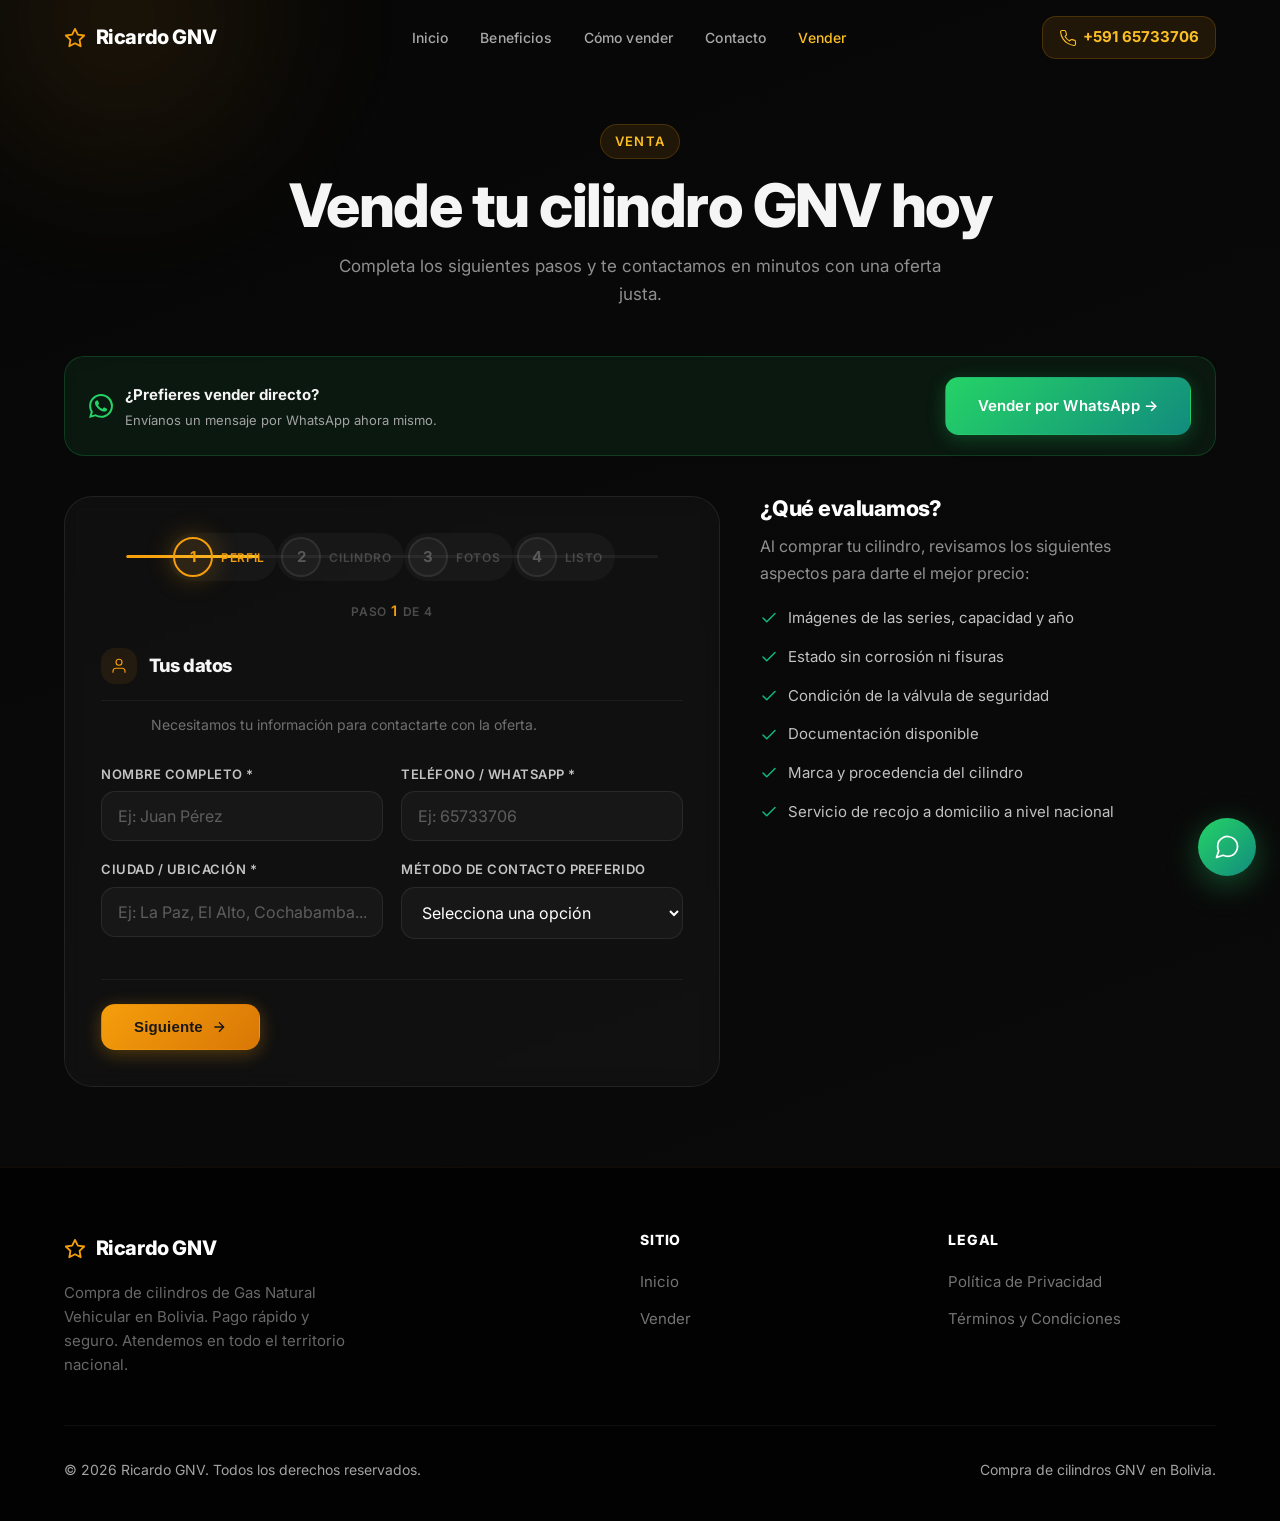
==== commit 4eda2e25: "Quitar estimador de precios, pasos visuales y caja urgente del sidebar" ====
--- a/vender.html
+++ b/vender.html
@@ -258,44 +258,16 @@
                 </div>
 
                 <div class="quote-info reveal">
-                    <!-- Estimador de precios -->
-                    <div class="price-estimator">
-                        <h3>Precios estimados de compra</h3>
-                        <p>Rango orientativo según capacidad y estado sin corrosión:</p>
-                        <div class="price-list">
-                            <div class="price-row"><span>40 litros</span><span>Bs. 400 - 600</span></div>
-                            <div class="price-row"><span>50 litros</span><span>Bs. 500 - 750</span></div>
-                            <div class="price-row"><span>60 litros</span><span>Bs. 600 - 900</span></div>
-                            <div class="price-row"><span>80 litros</span><span>Bs. 800 - 1,100</span></div>
-                            <div class="price-row"><span>100 litros</span><span>Bs. 1,000 - 1,400</span></div>
-                            <div class="price-row"><span>120 litros</span><span>Bs. 1,200 - 1,600</span></div>
-                        </div>
-                        <small>Precios referenciales. Varían según estado, marca y año.</small>
-                    </div>
-
-                    <!-- Pasos visuales -->
-                    <div class="steps-sidebar">
-                        <h3>Cómo funciona</h3>
-                        <div class="step-side-item">
-                            <span class="step-side-num">1</span>
-                            <div><strong>Contactas</strong><p>Por WhatsApp o formulario</p></div>
-                        </div>
-                        <div class="step-side-item">
-                            <span class="step-side-num">2</span>
-                            <div><strong>Evaluamos</strong><p>Revisamos estado y documentos</p></div>
-                        </div>
-                        <div class="step-side-item">
-                            <span class="step-side-num">3</span>
-                            <div><strong>Recibes el pago</strong><p>En el acto, rápido y seguro</p></div>
-                        </div>
-                    </div>
-
-                    <!-- Emergencia -->
-                    <div class="urgent-box">
-                        <svg width="16" height="16" viewBox="0 0 24 24" fill="none" stroke="currentColor" stroke-width="2"><path d="M13 2L3 14h9l-1 8 10-12h-9l1-8z"/></svg>
-                        <span>¿Necesitas el dinero hoy?</span>
-                        <a href="https://wa.me/59165733706?text=Hola%20Ricardo%20GNV,%20necesito%20vender%20mi%20cilindro%20GNV%20hoy" target="_blank" rel="noopener noreferrer">Escríbenos ya</a>
-                    </div>
+                    <h3>¿Qué evaluamos?</h3>
+                    <p>Al comprar tu cilindro, revisamos los siguientes aspectos para darte el mejor precio:</p>
+                    <ul>
+                        <li>Imágenes de las series, capacidad y año</li>
+                        <li>Estado sin corrosión ni fisuras</li>
+                        <li>Condición de la válvula de seguridad</li>
+                        <li>Documentación disponible</li>
+                        <li>Marca y procedencia del cilindro</li>
+                        <li>Servicio de recojo a domicilio a nivel nacional</li>
+                    </ul>
                 </div>
             </div>
         </div>
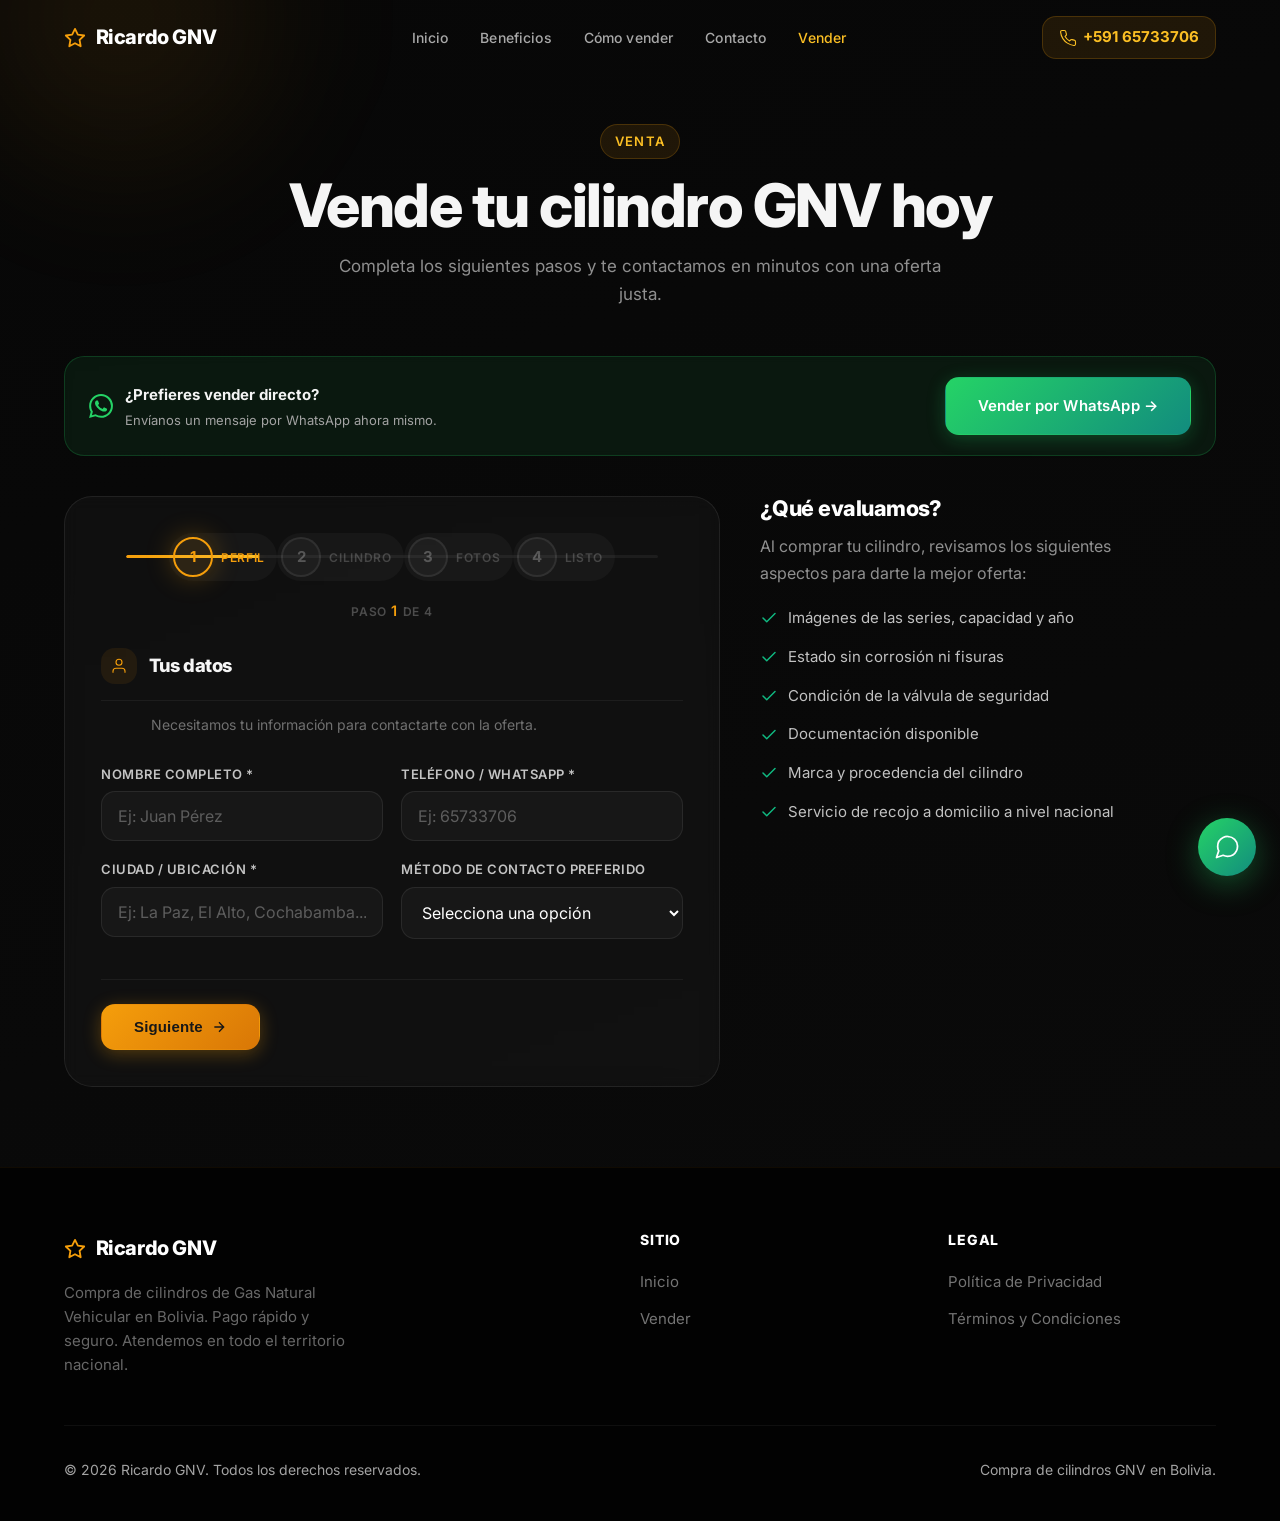
==== commit b6aa6647: "Eliminar toda referencia a precios en el sitio" ====
--- a/vender.html
+++ b/vender.html
@@ -259,7 +259,7 @@
 
                 <div class="quote-info reveal">
                     <h3>¿Qué evaluamos?</h3>
-                    <p>Al comprar tu cilindro, revisamos los siguientes aspectos para darte el mejor precio:</p>
+                    <p>Al comprar tu cilindro, revisamos los siguientes aspectos para darte la mejor oferta:</p>
                     <ul>
                         <li>Imágenes de las series, capacidad y año</li>
                         <li>Estado sin corrosión ni fisuras</li>
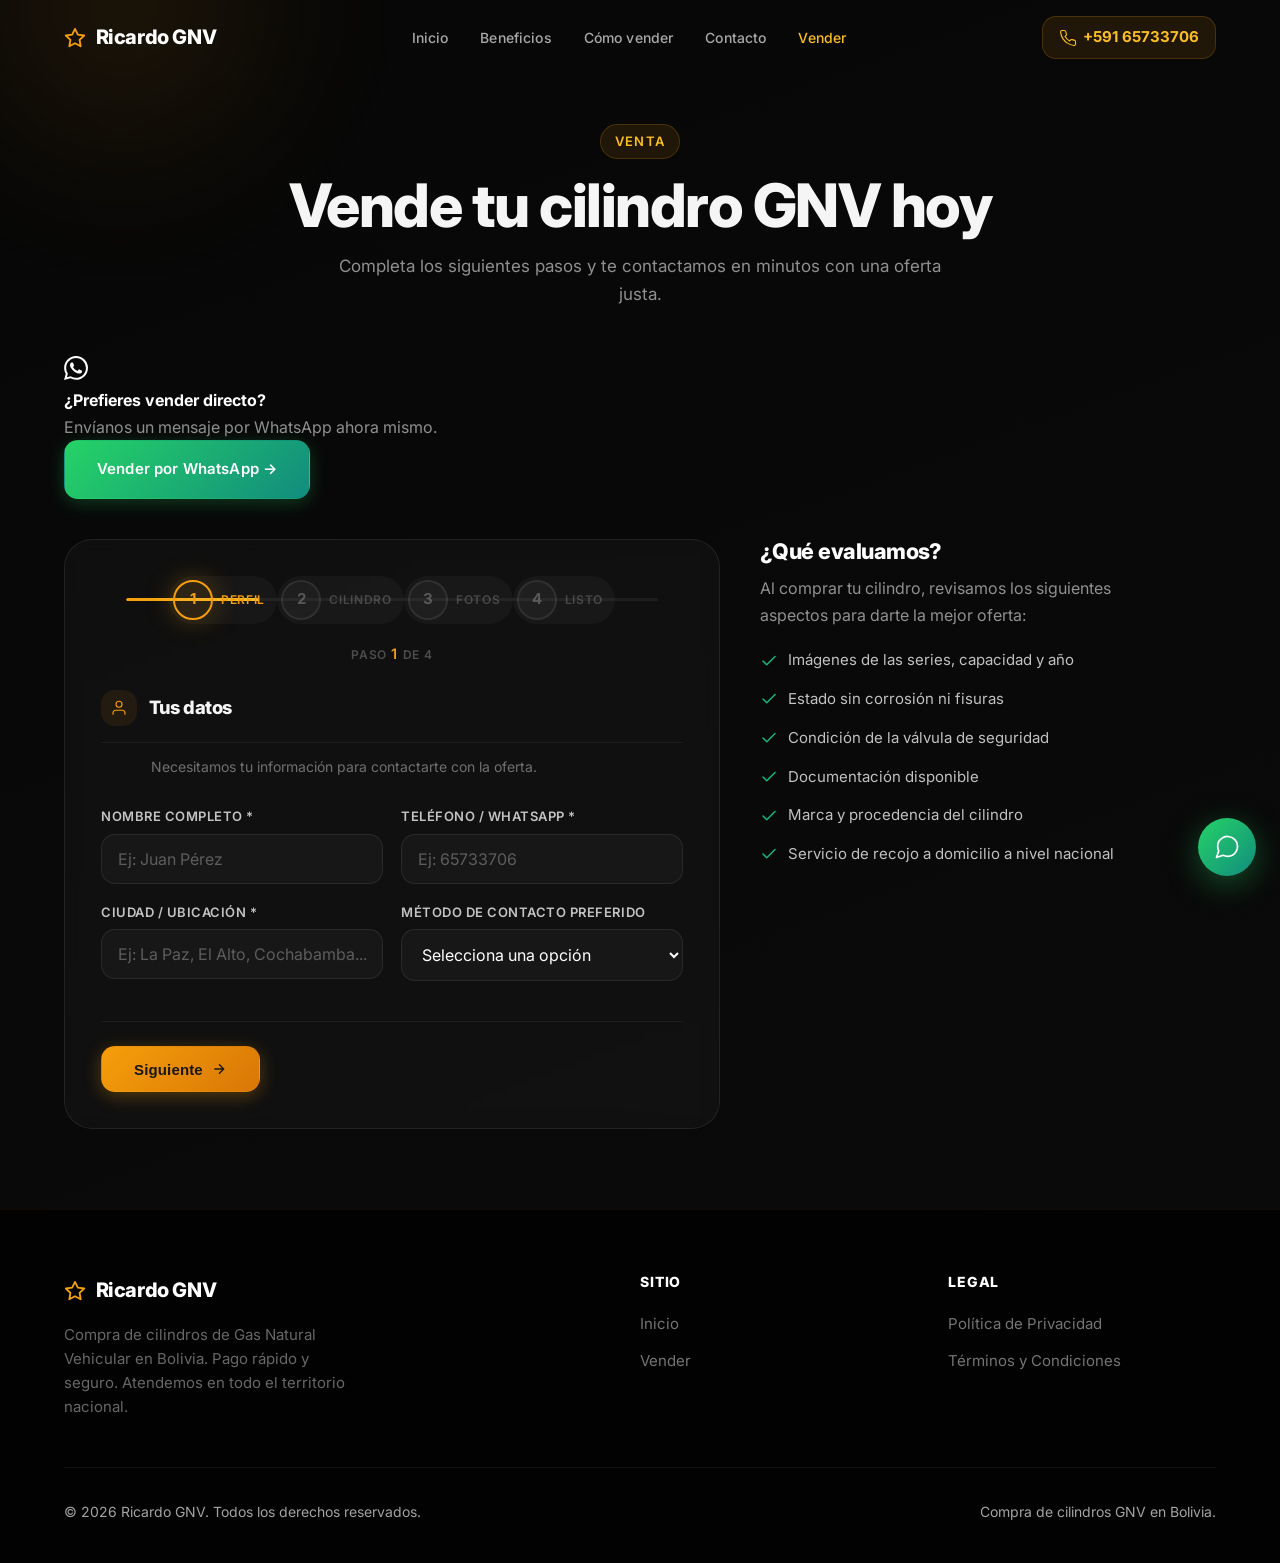
==== commit 2d59c4dd: "Envio real por WhatsApp: formulario abre chat con todos los datos + instrucciones fotos" ====
--- a/vender.html
+++ b/vender.html
@@ -200,7 +200,7 @@
                                 </div>
                                 <h4>Fotos del cilindro</h4>
                             </div>
-                            <p class="wizard-subtitle">Sube fotos para agilizar la evaluación (opcional, pero te ayudará a obtener una oferta más precisa).</p>
+                            <p class="wizard-subtitle">Sube tus fotos aquí para previsualizarlas. Al enviar el formulario, te pediremos que las compartas por WhatsApp.</p>
                             <div class="file-upload-zone" id="dropZone">
                                 <div class="upload-icon">
                                     <svg width="24" height="24" viewBox="0 0 24 24" fill="none" stroke="currentColor" stroke-width="1.5"><path d="M21 15v4a2 2 0 01-2 2H5a2 2 0 01-2-2v-4"/><polyline points="17 8 12 3 7 8"/><line x1="12" y1="3" x2="12" y2="15"/></svg>
@@ -243,7 +243,7 @@
                         <div class="form-success form-success-scene" id="formSuccess" role="status" hidden tabindex="-1">
                             <div class="success-icon">&#10003;</div>
                             <h3 style="color:var(--color-text); margin-bottom:0.5rem;">Solicitud enviada</h3>
-                            <p>Gracias por confiar en Ricardo GNV. Recibimos tu solicitud y te contactaremos en las próximas horas con una oferta por tu cilindro. Te escribiremos por WhatsApp o teléfono.</p>
+                            <p>Se abrió WhatsApp con todos tus datos. <strong>Envía las fotos del cilindro por el chat</strong> y te responderemos con una oferta en minutos.</p>
                         </div>
 
                         <!-- Navegación -->
@@ -252,7 +252,7 @@
                                 <svg width="16" height="16" viewBox="0 0 24 24" fill="none" stroke="currentColor" stroke-width="2"><path d="M19 12H5M12 19l-7-7 7-7"/></svg> Anterior
                             </button>
                             <button type="button" class="btn btn-primary" id="wizardNext">Siguiente <svg width="16" height="16" viewBox="0 0 24 24" fill="none" stroke="currentColor" stroke-width="2"><path d="M5 12h14M12 5l7 7-7 7"/></svg></button>
-                            <button type="submit" class="btn btn-primary" id="wizardSubmit" style="display:none;">Enviar solicitud</button>
+                            <button type="submit" class="btn btn-whatsapp" id="wizardSubmit" style="display:none;">Enviar por WhatsApp</button>
                         </div>
                     </form>
                 </div>
--- a/css/styles.css
+++ b/css/styles.css
@@ -1215,169 +1215,6 @@
     background-size: contain;
     background-repeat: no-repeat;
     flex-shrink: 0;
-}
-
-/* WhatsApp rápido */
-.quick-wa {
-    display: flex;
-    align-items: center;
-    justify-content: space-between;
-    gap: 1rem;
-    background: rgba(37,211,102,0.08);
-    border: 1px solid rgba(37,211,102,0.2);
-    border-radius: var(--radius-lg);
-    padding: 1.25rem 1.5rem;
-    margin-bottom: 2rem;
-    flex-wrap: wrap;
-    backdrop-filter: blur(4px);
-}
-
-.quick-wa-content {
-    display: flex;
-    align-items: center;
-    gap: 0.75rem;
-    color: var(--color-whatsapp);
-    min-width: 0;
-}
-
-.quick-wa-content strong {
-    font-size: 0.9375rem;
-    color: var(--color-text);
-}
-
-.quick-wa-content p {
-    font-size: 0.8125rem;
-    color: var(--color-text-muted);
-    margin-top: 0.15rem;
-}
-
-.quick-wa .btn-whatsapp {
-    flex-shrink: 0;
-    white-space: nowrap;
-}
-
-/* Estimador de precios */
-.price-estimator {
-    background: rgba(245,158,11,0.04);
-    border: 1px solid rgba(245,158,11,0.12);
-    border-radius: var(--radius-lg);
-    padding: 1.5rem;
-    margin-bottom: 1.5rem;
-}
-
-.price-estimator h3 {
-    font-size: 1.05rem;
-    margin-bottom: 0.35rem;
-    color: var(--color-text);
-}
-
-.price-estimator > p {
-    font-size: 0.8125rem;
-    margin-bottom: 1rem;
-}
-
-.price-list {
-    display: flex;
-    flex-direction: column;
-    gap: 0.35rem;
-    margin-bottom: 0.75rem;
-}
-
-.price-row {
-    display: flex;
-    justify-content: space-between;
-    font-size: 0.875rem;
-    padding: 0.35rem 0;
-    border-bottom: 1px solid rgba(255,255,255,0.04);
-}
-
-.price-row span:first-child {
-    color: var(--color-text-muted);
-}
-
-.price-row span:last-child {
-    color: var(--color-primary-light);
-    font-weight: 600;
-}
-
-.price-estimator small {
-    font-size: 0.7rem;
-    color: rgba(255,255,255,0.3);
-}
-
-/* Pasos visuales sidebar */
-.steps-sidebar {
-    margin-bottom: 1.5rem;
-}
-
-.steps-sidebar h3 {
-    font-size: 1.05rem;
-    margin-bottom: 1rem;
-    color: var(--color-text);
-}
-
-.step-side-item {
-    display: flex;
-    align-items: flex-start;
-    gap: 0.75rem;
-    padding: 0.75rem 0;
-    border-bottom: 1px solid rgba(255,255,255,0.04);
-}
-
-.step-side-item:last-child {
-    border-bottom: none;
-}
-
-.step-side-num {
-    width: 28px;
-    height: 28px;
-    border-radius: 50%;
-    background: rgba(245,158,11,0.1);
-    color: var(--color-primary);
-    display: flex;
-    align-items: center;
-    justify-content: center;
-    font-weight: 700;
-    font-size: 0.75rem;
-    flex-shrink: 0;
-    border: 1px solid rgba(245,158,11,0.15);
-}
-
-.step-side-item strong {
-    font-size: 0.875rem;
-    color: var(--color-text);
-}
-
-.step-side-item p {
-    font-size: 0.75rem;
-    color: var(--color-text-muted);
-    margin-top: 0.1rem;
-}
-
-/* Caja urgente */
-.urgent-box {
-    display: flex;
-    align-items: center;
-    gap: 0.5rem;
-    background: rgba(239,68,68,0.06);
-    border: 1px solid rgba(239,68,68,0.15);
-    border-radius: var(--radius-md);
-    padding: 0.85rem 1rem;
-    font-size: 0.8125rem;
-    flex-wrap: wrap;
-    color: rgba(255,255,255,0.7);
-}
-
-.urgent-box svg {
-    color: #f59e0b;
-    flex-shrink: 0;
-}
-
-.urgent-box a {
-    color: #ef4444;
-    font-weight: 600;
-    text-decoration: underline;
-    margin-left: auto;
 }
 .footer {
     background-color: #020202;
--- a/css/styles.css
+++ b/css/styles.css
@@ -1215,169 +1215,6 @@
     background-size: contain;
     background-repeat: no-repeat;
     flex-shrink: 0;
-}
-
-/* WhatsApp rápido */
-.quick-wa {
-    display: flex;
-    align-items: center;
-    justify-content: space-between;
-    gap: 1rem;
-    background: rgba(37,211,102,0.08);
-    border: 1px solid rgba(37,211,102,0.2);
-    border-radius: var(--radius-lg);
-    padding: 1.25rem 1.5rem;
-    margin-bottom: 2rem;
-    flex-wrap: wrap;
-    backdrop-filter: blur(4px);
-}
-
-.quick-wa-content {
-    display: flex;
-    align-items: center;
-    gap: 0.75rem;
-    color: var(--color-whatsapp);
-    min-width: 0;
-}
-
-.quick-wa-content strong {
-    font-size: 0.9375rem;
-    color: var(--color-text);
-}
-
-.quick-wa-content p {
-    font-size: 0.8125rem;
-    color: var(--color-text-muted);
-    margin-top: 0.15rem;
-}
-
-.quick-wa .btn-whatsapp {
-    flex-shrink: 0;
-    white-space: nowrap;
-}
-
-/* Estimador de precios */
-.price-estimator {
-    background: rgba(245,158,11,0.04);
-    border: 1px solid rgba(245,158,11,0.12);
-    border-radius: var(--radius-lg);
-    padding: 1.5rem;
-    margin-bottom: 1.5rem;
-}
-
-.price-estimator h3 {
-    font-size: 1.05rem;
-    margin-bottom: 0.35rem;
-    color: var(--color-text);
-}
-
-.price-estimator > p {
-    font-size: 0.8125rem;
-    margin-bottom: 1rem;
-}
-
-.price-list {
-    display: flex;
-    flex-direction: column;
-    gap: 0.35rem;
-    margin-bottom: 0.75rem;
-}
-
-.price-row {
-    display: flex;
-    justify-content: space-between;
-    font-size: 0.875rem;
-    padding: 0.35rem 0;
-    border-bottom: 1px solid rgba(255,255,255,0.04);
-}
-
-.price-row span:first-child {
-    color: var(--color-text-muted);
-}
-
-.price-row span:last-child {
-    color: var(--color-primary-light);
-    font-weight: 600;
-}
-
-.price-estimator small {
-    font-size: 0.7rem;
-    color: rgba(255,255,255,0.3);
-}
-
-/* Pasos visuales sidebar */
-.steps-sidebar {
-    margin-bottom: 1.5rem;
-}
-
-.steps-sidebar h3 {
-    font-size: 1.05rem;
-    margin-bottom: 1rem;
-    color: var(--color-text);
-}
-
-.step-side-item {
-    display: flex;
-    align-items: flex-start;
-    gap: 0.75rem;
-    padding: 0.75rem 0;
-    border-bottom: 1px solid rgba(255,255,255,0.04);
-}
-
-.step-side-item:last-child {
-    border-bottom: none;
-}
-
-.step-side-num {
-    width: 28px;
-    height: 28px;
-    border-radius: 50%;
-    background: rgba(245,158,11,0.1);
-    color: var(--color-primary);
-    display: flex;
-    align-items: center;
-    justify-content: center;
-    font-weight: 700;
-    font-size: 0.75rem;
-    flex-shrink: 0;
-    border: 1px solid rgba(245,158,11,0.15);
-}
-
-.step-side-item strong {
-    font-size: 0.875rem;
-    color: var(--color-text);
-}
-
-.step-side-item p {
-    font-size: 0.75rem;
-    color: var(--color-text-muted);
-    margin-top: 0.1rem;
-}
-
-/* Caja urgente */
-.urgent-box {
-    display: flex;
-    align-items: center;
-    gap: 0.5rem;
-    background: rgba(239,68,68,0.06);
-    border: 1px solid rgba(239,68,68,0.15);
-    border-radius: var(--radius-md);
-    padding: 0.85rem 1rem;
-    font-size: 0.8125rem;
-    flex-wrap: wrap;
-    color: rgba(255,255,255,0.7);
-}
-
-.urgent-box svg {
-    color: #f59e0b;
-    flex-shrink: 0;
-}
-
-.urgent-box a {
-    color: #ef4444;
-    font-weight: 600;
-    text-decoration: underline;
-    margin-left: auto;
 }
 .footer {
     background-color: #020202;
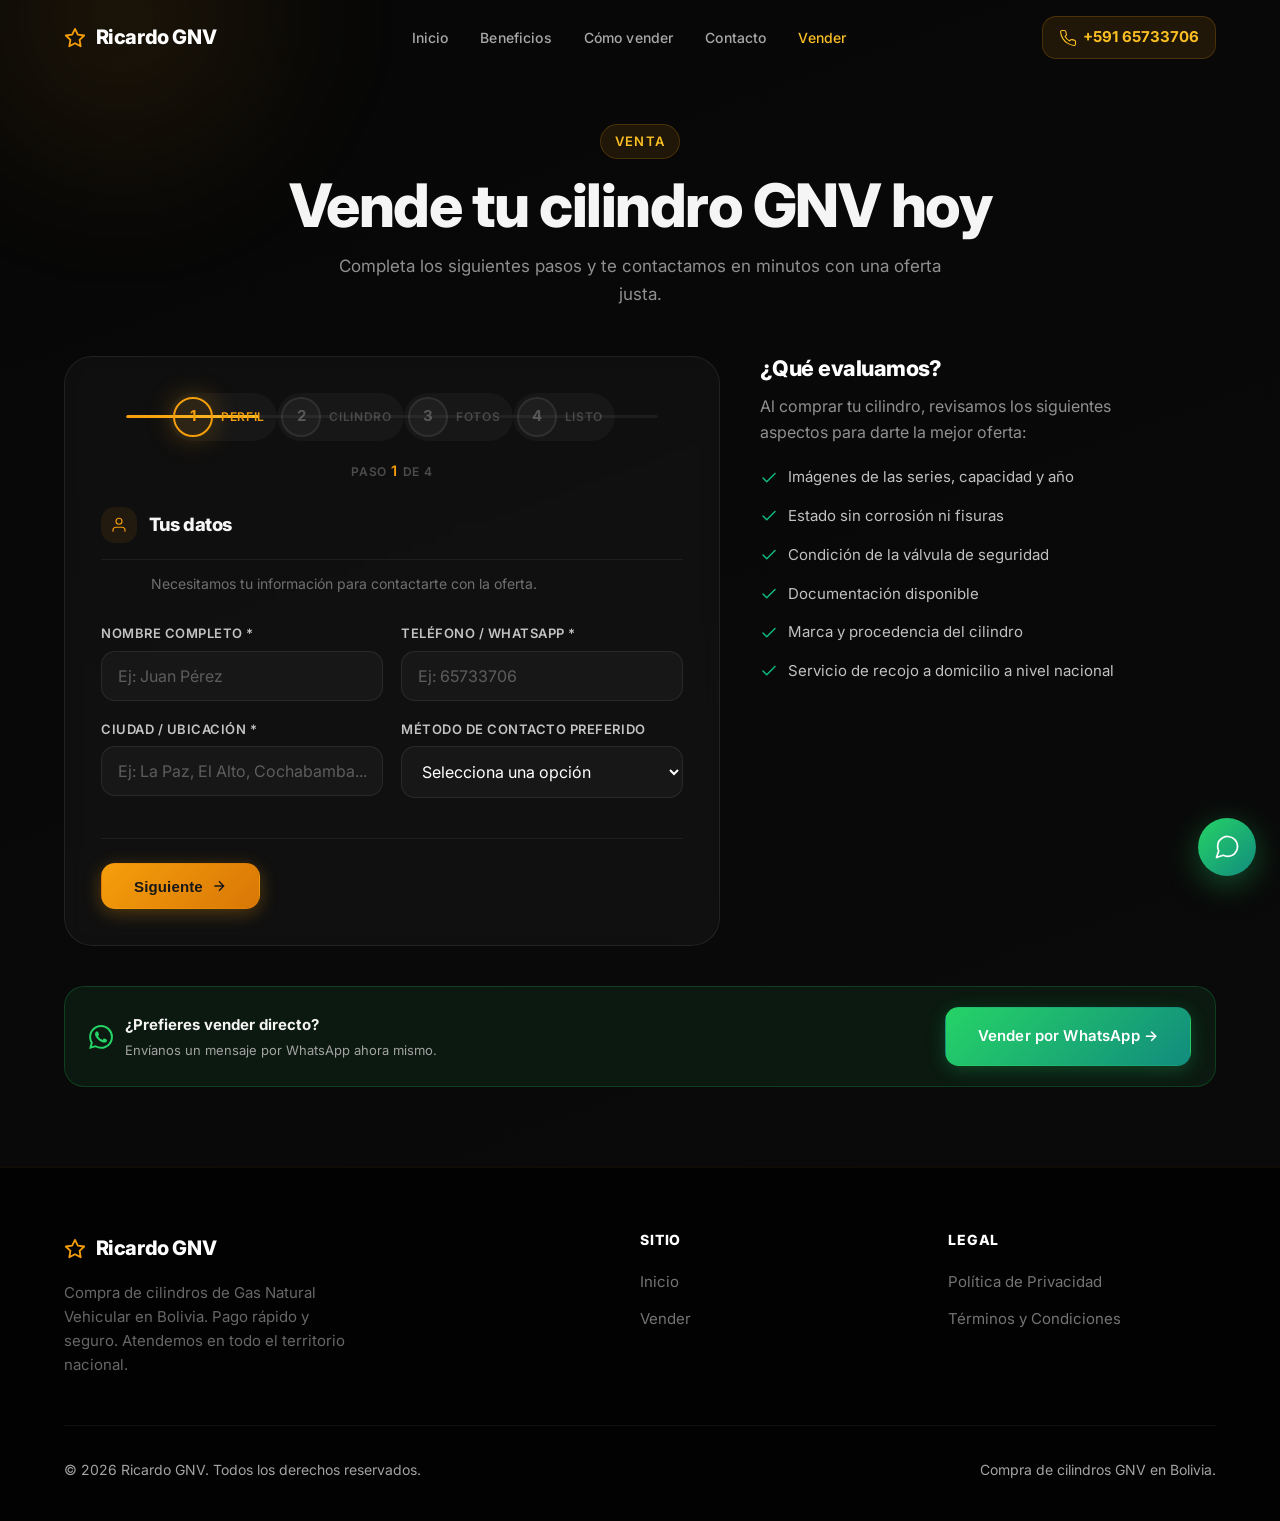
==== commit 24385a47: "Mover banner WhatsApp rapido debajo del contenido 'Que evaluamos'" ====
--- a/vender.html
+++ b/vender.html
@@ -71,20 +71,6 @@
                 <p>Completa los siguientes pasos y te contactamos en minutos con una oferta justa.</p>
             </div>
 
-            <!-- WhatsApp rápido -->
-            <div class="quick-wa reveal">
-                <div class="quick-wa-content">
-                    <svg width="24" height="24" viewBox="0 0 24 24" fill="currentColor"><path d="M17.472 14.382c-.297-.149-1.758-.867-2.03-.967-.273-.099-.471-.148-.67.15-.197.297-.767.966-.94 1.164-.173.199-.347.223-.644.075-.297-.15-1.255-.463-2.39-1.475-.883-.788-1.48-1.761-1.653-2.059-.173-.297-.018-.458.13-.606.134-.133.298-.347.446-.52.149-.174.198-.298.298-.497.099-.198.05-.371-.025-.52-.075-.149-.669-1.612-.916-2.207-.242-.579-.487-.5-.669-.51-.173-.008-.371-.008-.57-.008-.198 0-.52.074-.792.372-.272.297-1.04 1.016-1.04 2.479 0 1.462 1.065 2.875 1.213 3.074.149.198 2.096 3.2 5.077 4.487.709.306 1.262.489 1.694.625.712.227 1.36.195 1.871.118.571-.085 1.758-.719 2.006-1.413.248-.694.248-1.289.173-1.413-.074-.124-.272-.198-.57-.347m-5.421 7.403h-.004a9.87 9.87 0 01-5.031-1.378l-.361-.214-3.741.982.998-3.648-.235-.374a9.86 9.86 0 01-1.51-5.26c.001-5.45 4.436-9.884 9.888-9.884 2.64 0 5.122 1.03 6.988 2.898a9.825 9.825 0 012.893 6.994c-.003 5.45-4.437 9.884-9.885 9.884m8.413-18.297A11.815 11.815 0 0012.05 0C5.495 0 .16 5.335.157 11.892c0 2.096.547 4.142 1.588 5.945L.057 24l6.305-1.654a11.882 11.882 0 005.683 1.448h.005c6.554 0 11.89-5.335 11.893-11.893a11.821 11.821 0 00-3.48-8.413"/></svg>
-                    <div>
-                        <strong>¿Prefieres vender directo?</strong>
-                        <p>Envíanos un mensaje por WhatsApp ahora mismo.</p>
-                    </div>
-                </div>
-                <a href="https://wa.me/59165733706?text=Hola%20Ricardo%20GNV,%20quiero%20vender%20mi%20cilindro%20GNV.%20Te%20env%C3%ADo%20los%20datos:%0A-%20Capacidad:%20%0A-%20Estado:%20%0A-%20Ubicaci%C3%B3n:%20%0A-%20Mi%20nombre:%20" target="_blank" rel="noopener noreferrer" class="btn btn-whatsapp">
-                    Vender por WhatsApp &rarr;
-                </a>
-            </div>
-
             <div class="quote-grid">
                 <div class="quote-form-wrapper reveal" id="quoteWizard">
                     <!-- Barra de progreso -->
@@ -269,6 +255,20 @@
                         <li>Servicio de recojo a domicilio a nivel nacional</li>
                     </ul>
                 </div>
+            </div>
+
+            <!-- WhatsApp rápido -->
+            <div class="quick-wa reveal">
+                <div class="quick-wa-content">
+                    <svg width="24" height="24" viewBox="0 0 24 24" fill="currentColor"><path d="M17.472 14.382c-.297-.149-1.758-.867-2.03-.967-.273-.099-.471-.148-.67.15-.197.297-.767.966-.94 1.164-.173.199-.347.223-.644.075-.297-.15-1.255-.463-2.39-1.475-.883-.788-1.48-1.761-1.653-2.059-.173-.297-.018-.458.13-.606.134-.133.298-.347.446-.52.149-.174.198-.298.298-.497.099-.198.05-.371-.025-.52-.075-.149-.669-1.612-.916-2.207-.242-.579-.487-.5-.669-.51-.173-.008-.371-.008-.57-.008-.198 0-.52.074-.792.372-.272.297-1.04 1.016-1.04 2.479 0 1.462 1.065 2.875 1.213 3.074.149.198 2.096 3.2 5.077 4.487.709.306 1.262.489 1.694.625.712.227 1.36.195 1.871.118.571-.085 1.758-.719 2.006-1.413.248-.694.248-1.289.173-1.413-.074-.124-.272-.198-.57-.347m-5.421 7.403h-.004a9.87 9.87 0 01-5.031-1.378l-.361-.214-3.741.982.998-3.648-.235-.374a9.86 9.86 0 01-1.51-5.26c.001-5.45 4.436-9.884 9.888-9.884 2.64 0 5.122 1.03 6.988 2.898a9.825 9.825 0 012.893 6.994c-.003 5.45-4.437 9.884-9.885 9.884m8.413-18.297A11.815 11.815 0 0012.05 0C5.495 0 .16 5.335.157 11.892c0 2.096.547 4.142 1.588 5.945L.057 24l6.305-1.654a11.882 11.882 0 005.683 1.448h.005c6.554 0 11.89-5.335 11.893-11.893a11.821 11.821 0 00-3.48-8.413"/></svg>
+                    <div>
+                        <strong>¿Prefieres vender directo?</strong>
+                        <p>Envíanos un mensaje por WhatsApp ahora mismo.</p>
+                    </div>
+                </div>
+                <a href="https://wa.me/59165733706?text=Hola%20Ricardo%20GNV,%20quiero%20vender%20mi%20cilindro%20GNV.%20Te%20env%C3%ADo%20los%20datos:%0A-%20Capacidad:%20%0A-%20Estado:%20%0A-%20Ubicaci%C3%B3n:%20%0A-%20Mi%20nombre:%20" target="_blank" rel="noopener noreferrer" class="btn btn-whatsapp">
+                    Vender por WhatsApp &rarr;
+                </a>
             </div>
         </div>
     </main>
--- a/css/styles.css
+++ b/css/styles.css
@@ -1216,6 +1216,46 @@
     background-repeat: no-repeat;
     flex-shrink: 0;
 }
+
+/* WhatsApp rápido */
+.quick-wa {
+    display: flex;
+    align-items: center;
+    justify-content: space-between;
+    gap: 1rem;
+    background: rgba(37,211,102,0.08);
+    border: 1px solid rgba(37,211,102,0.2);
+    border-radius: var(--radius-lg);
+    padding: 1.25rem 1.5rem;
+    margin-top: 2.5rem;
+    flex-wrap: wrap;
+    backdrop-filter: blur(4px);
+}
+
+.quick-wa-content {
+    display: flex;
+    align-items: center;
+    gap: 0.75rem;
+    color: var(--color-whatsapp);
+    min-width: 0;
+}
+
+.quick-wa-content strong {
+    font-size: 0.9375rem;
+    color: var(--color-text);
+}
+
+.quick-wa-content p {
+    font-size: 0.8125rem;
+    color: var(--color-text-muted);
+    margin-top: 0.15rem;
+}
+
+.quick-wa .btn-whatsapp {
+    flex-shrink: 0;
+    white-space: nowrap;
+}
+
 .footer {
     background-color: #020202;
     color: rgba(255, 255, 255, 0.45);
--- a/css/styles.css
+++ b/css/styles.css
@@ -1216,6 +1216,46 @@
     background-repeat: no-repeat;
     flex-shrink: 0;
 }
+
+/* WhatsApp rápido */
+.quick-wa {
+    display: flex;
+    align-items: center;
+    justify-content: space-between;
+    gap: 1rem;
+    background: rgba(37,211,102,0.08);
+    border: 1px solid rgba(37,211,102,0.2);
+    border-radius: var(--radius-lg);
+    padding: 1.25rem 1.5rem;
+    margin-top: 2.5rem;
+    flex-wrap: wrap;
+    backdrop-filter: blur(4px);
+}
+
+.quick-wa-content {
+    display: flex;
+    align-items: center;
+    gap: 0.75rem;
+    color: var(--color-whatsapp);
+    min-width: 0;
+}
+
+.quick-wa-content strong {
+    font-size: 0.9375rem;
+    color: var(--color-text);
+}
+
+.quick-wa-content p {
+    font-size: 0.8125rem;
+    color: var(--color-text-muted);
+    margin-top: 0.15rem;
+}
+
+.quick-wa .btn-whatsapp {
+    flex-shrink: 0;
+    white-space: nowrap;
+}
+
 .footer {
     background-color: #020202;
     color: rgba(255, 255, 255, 0.45);
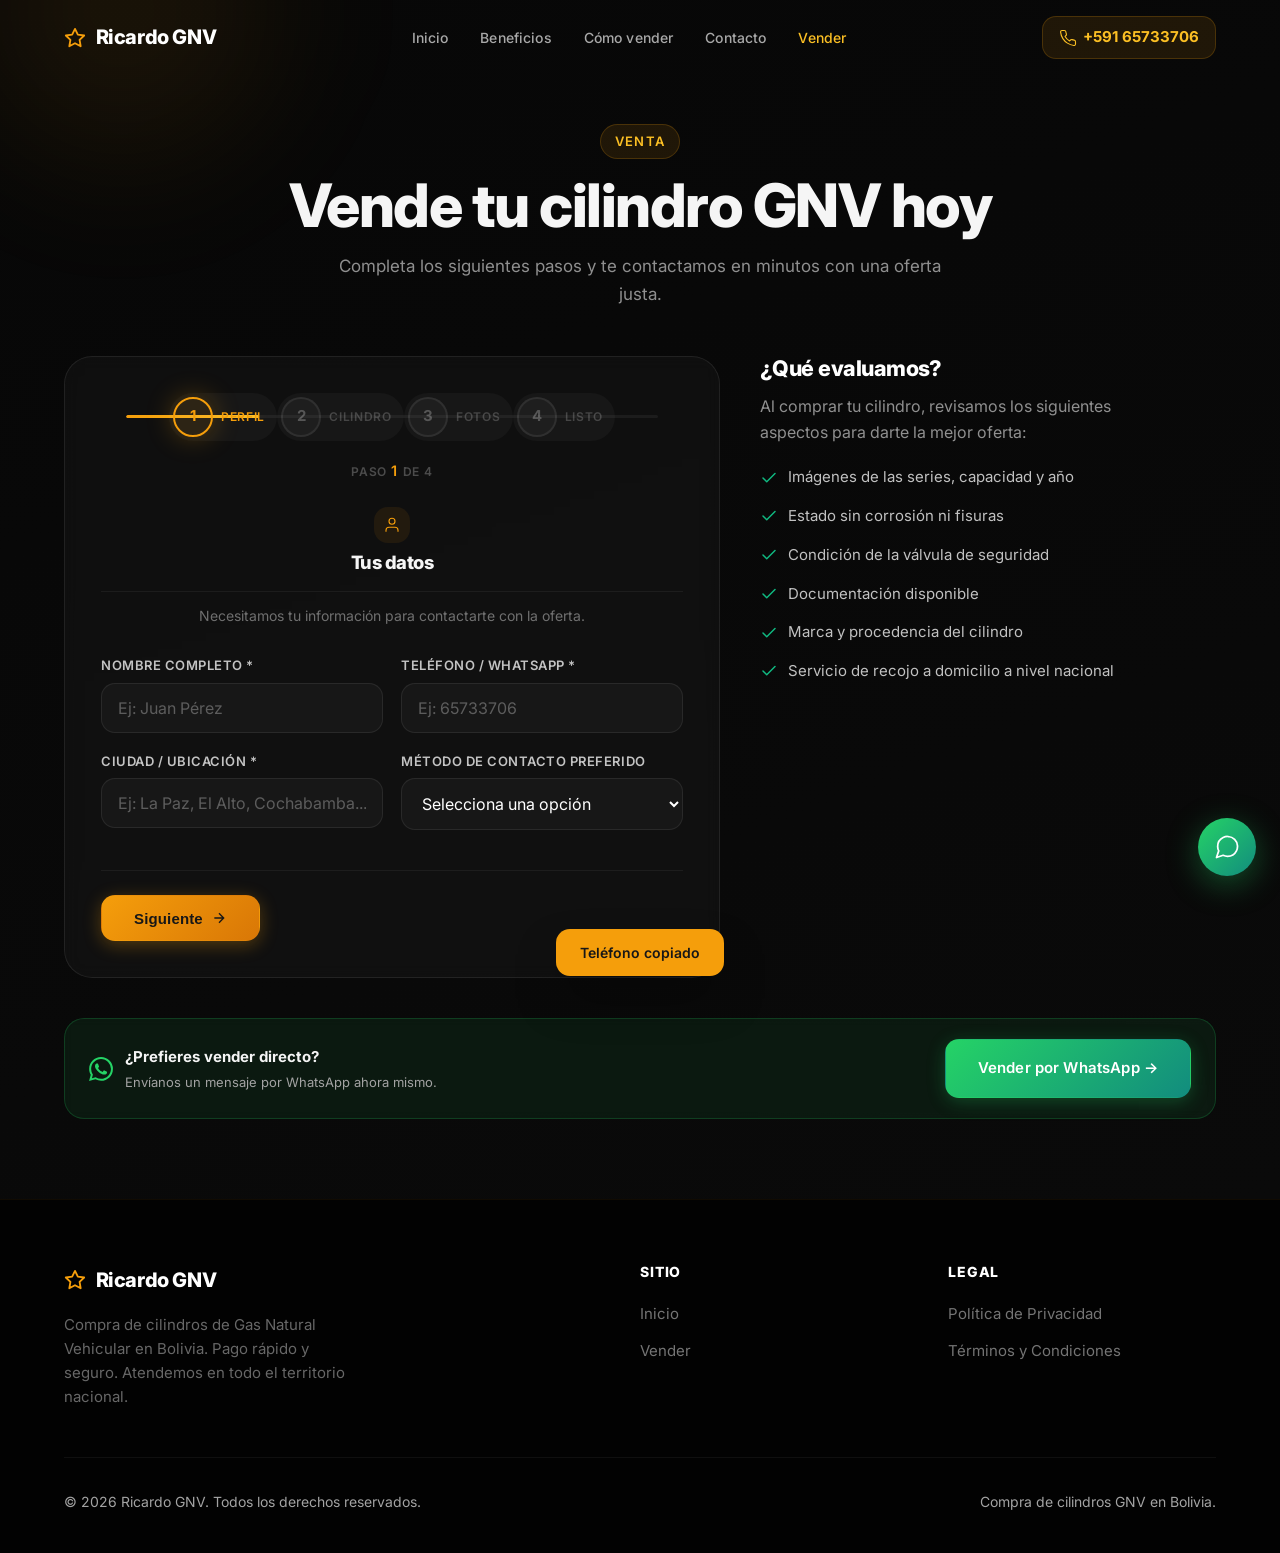
==== commit 63fc0cd4: "6 nuevas funcionalidades: FAQ, testimonios, contadores, scroll-top, copy phone, PWA" ====
--- a/vender.html
+++ b/vender.html
@@ -27,6 +27,7 @@
     <link href="https://fonts.googleapis.com/css2?family=Inter:wght@400;500;600;700;800&display=swap" rel="stylesheet">
     <link rel="preload" href="css/styles.css" as="style">
     <link rel="stylesheet" href="css/styles.css">
+    <link rel="manifest" href="manifest.json">
 </head>
 <body>
 
@@ -318,5 +319,11 @@
     </a>
 
     <script src="js/main.js"></script>
+
+    <button class="scroll-top" id="scrollTop" aria-label="Volver arriba" title="Volver arriba">
+        <svg width="20" height="20" viewBox="0 0 24 24" fill="none" stroke="currentColor" stroke-width="2"><path d="M18 15l-6-6-6 6"/></svg>
+    </button>
+
+    <div class="copy-toast" id="copyToast">Teléfono copiado</div>
 </body>
 </html>
--- a/css/styles.css
+++ b/css/styles.css
@@ -206,6 +206,11 @@
 @keyframes btn-shimmer {
     0% { box-shadow: 0 8px 28px rgba(245, 158, 11, 0.45); }
     100% { box-shadow: 0 12px 36px rgba(245, 158, 11, 0.5), 0 0 0 4px rgba(245, 158, 11, 0.15); }
+}
+
+@keyframes counterReveal {
+    from { opacity: 0; transform: scale(0.7); }
+    to { opacity: 1; transform: scale(1); }
 }
 
 .btn-outline {
@@ -2084,6 +2089,229 @@
         width: 100%;
         justify-content: center;
     }
+}
+
+/* ============================================
+   FAQ - Preguntas frecuentes
+   ============================================ */
+.faq {
+    background-color: var(--color-bg);
+}
+
+.faq-list {
+    max-width: 800px;
+    margin: 2.5rem auto 0;
+    display: flex;
+    flex-direction: column;
+    gap: 0.75rem;
+}
+
+.faq-item {
+    background: var(--color-surface);
+    border: 1px solid var(--color-border);
+    border-radius: var(--radius-lg);
+    overflow: hidden;
+    transition: var(--transition);
+}
+
+.faq-item:hover {
+    border-color: rgba(245,158,11,0.15);
+}
+
+.faq-question {
+    width: 100%;
+    padding: 1.25rem 1.5rem;
+    background: none;
+    border: none;
+    color: var(--color-text);
+    font-size: 1rem;
+    font-weight: 600;
+    font-family: inherit;
+    text-align: left;
+    cursor: pointer;
+    display: flex;
+    justify-content: space-between;
+    align-items: center;
+    gap: 1rem;
+}
+
+.faq-question::after {
+    content: '+';
+    font-size: 1.5rem;
+    font-weight: 300;
+    color: var(--color-primary);
+    transition: transform 0.3s;
+    flex-shrink: 0;
+}
+
+.faq-item.open .faq-question::after {
+    content: '\2013';
+    transform: rotate(180deg);
+}
+
+.faq-answer {
+    max-height: 0;
+    overflow: hidden;
+    transition: max-height 0.4s ease, padding 0.4s ease;
+}
+
+.faq-item.open .faq-answer {
+    max-height: 300px;
+}
+
+.faq-answer p {
+    padding: 0 1.5rem 1.25rem;
+    font-size: 0.9375rem;
+    color: var(--color-text-muted);
+    line-height: 1.65;
+}
+
+/* ============================================
+   TESTIMONIOS
+   ============================================ */
+.testimonials {
+    background: linear-gradient(180deg, var(--color-bg) 0%, var(--color-bg-alt) 100%);
+}
+
+.testimonials-grid {
+    display: grid;
+    grid-template-columns: 1fr;
+    gap: 1.5rem;
+    margin-top: 2.5rem;
+}
+
+.testimonial-card {
+    background: var(--color-surface);
+    border: 1px solid var(--color-border);
+    border-radius: var(--radius-xl);
+    padding: 2rem;
+    transition: var(--transition);
+}
+
+.testimonial-card:hover {
+    border-color: rgba(245,158,11,0.15);
+    box-shadow: var(--shadow-md);
+}
+
+.testimonial-stars {
+    color: var(--color-primary);
+    font-size: 1.1rem;
+    letter-spacing: 0.1em;
+    margin-bottom: 1rem;
+}
+
+.testimonial-card p {
+    font-size: 0.9375rem;
+    color: var(--color-text-muted);
+    line-height: 1.65;
+    margin-bottom: 1.25rem;
+    font-style: italic;
+}
+
+.testimonial-author {
+    display: flex;
+    align-items: center;
+    gap: 0.75rem;
+}
+
+.testimonial-avatar {
+    width: 44px;
+    height: 44px;
+    border-radius: 50%;
+    background: linear-gradient(135deg, var(--color-primary), var(--color-primary-dark));
+    display: flex;
+    align-items: center;
+    justify-content: center;
+    color: var(--color-text-inverse);
+    font-weight: 700;
+    font-size: 1rem;
+}
+
+.testimonial-author strong {
+    font-size: 0.9375rem;
+    color: var(--color-text);
+}
+
+.testimonial-author span {
+    font-size: 0.8125rem;
+    color: var(--color-text-muted);
+}
+
+/* ============================================
+   SCROLL-TO-TOP + COPY PHONE
+   ============================================ */
+.scroll-top {
+    position: fixed;
+    bottom: 6rem;
+    right: 1.5rem;
+    z-index: 998;
+    width: 44px;
+    height: 44px;
+    background: var(--color-surface);
+    border: 1px solid var(--color-border);
+    border-radius: 50%;
+    display: flex;
+    align-items: center;
+    justify-content: center;
+    color: var(--color-text-muted);
+    cursor: pointer;
+    opacity: 0;
+    pointer-events: none;
+    transition: var(--transition);
+    backdrop-filter: blur(8px);
+}
+
+.scroll-top.visible {
+    opacity: 1;
+    pointer-events: auto;
+}
+
+.scroll-top:hover {
+    color: var(--color-primary);
+    border-color: var(--color-primary);
+    box-shadow: var(--shadow-md);
+    transform: translateY(-3px);
+}
+
+.copy-phone {
+    cursor: pointer;
+    position: relative;
+}
+
+.copy-toast {
+    position: fixed;
+    bottom: 1.5rem;
+    left: 50%;
+    transform: translateX(-50%) translateY(100px);
+    background: var(--color-primary);
+    color: var(--color-text-inverse);
+    padding: 0.75rem 1.5rem;
+    border-radius: var(--radius-md);
+    font-weight: 600;
+    font-size: 0.875rem;
+    z-index: 1001;
+    transition: transform 0.3s ease;
+    box-shadow: var(--shadow-lg);
+}
+
+.copy-toast.show {
+    transform: translateX(-50%) translateY(0);
+}
+
+/* ============================================
+   RESPONSIVE NUEVAS SECCIONES
+   ============================================ */
+@media (min-width: 640px) {
+    .testimonials-grid {
+        grid-template-columns: repeat(2, 1fr);
+    }
+}
+
+@media (min-width: 768px) {
+    .testimonials-grid {
+        grid-template-columns: repeat(3, 1fr);
+    }
+}
 
     .wizard-step-header {
         flex-direction: column;
--- a/css/styles.css
+++ b/css/styles.css
@@ -206,6 +206,11 @@
 @keyframes btn-shimmer {
     0% { box-shadow: 0 8px 28px rgba(245, 158, 11, 0.45); }
     100% { box-shadow: 0 12px 36px rgba(245, 158, 11, 0.5), 0 0 0 4px rgba(245, 158, 11, 0.15); }
+}
+
+@keyframes counterReveal {
+    from { opacity: 0; transform: scale(0.7); }
+    to { opacity: 1; transform: scale(1); }
 }
 
 .btn-outline {
@@ -2084,6 +2089,229 @@
         width: 100%;
         justify-content: center;
     }
+}
+
+/* ============================================
+   FAQ - Preguntas frecuentes
+   ============================================ */
+.faq {
+    background-color: var(--color-bg);
+}
+
+.faq-list {
+    max-width: 800px;
+    margin: 2.5rem auto 0;
+    display: flex;
+    flex-direction: column;
+    gap: 0.75rem;
+}
+
+.faq-item {
+    background: var(--color-surface);
+    border: 1px solid var(--color-border);
+    border-radius: var(--radius-lg);
+    overflow: hidden;
+    transition: var(--transition);
+}
+
+.faq-item:hover {
+    border-color: rgba(245,158,11,0.15);
+}
+
+.faq-question {
+    width: 100%;
+    padding: 1.25rem 1.5rem;
+    background: none;
+    border: none;
+    color: var(--color-text);
+    font-size: 1rem;
+    font-weight: 600;
+    font-family: inherit;
+    text-align: left;
+    cursor: pointer;
+    display: flex;
+    justify-content: space-between;
+    align-items: center;
+    gap: 1rem;
+}
+
+.faq-question::after {
+    content: '+';
+    font-size: 1.5rem;
+    font-weight: 300;
+    color: var(--color-primary);
+    transition: transform 0.3s;
+    flex-shrink: 0;
+}
+
+.faq-item.open .faq-question::after {
+    content: '\2013';
+    transform: rotate(180deg);
+}
+
+.faq-answer {
+    max-height: 0;
+    overflow: hidden;
+    transition: max-height 0.4s ease, padding 0.4s ease;
+}
+
+.faq-item.open .faq-answer {
+    max-height: 300px;
+}
+
+.faq-answer p {
+    padding: 0 1.5rem 1.25rem;
+    font-size: 0.9375rem;
+    color: var(--color-text-muted);
+    line-height: 1.65;
+}
+
+/* ============================================
+   TESTIMONIOS
+   ============================================ */
+.testimonials {
+    background: linear-gradient(180deg, var(--color-bg) 0%, var(--color-bg-alt) 100%);
+}
+
+.testimonials-grid {
+    display: grid;
+    grid-template-columns: 1fr;
+    gap: 1.5rem;
+    margin-top: 2.5rem;
+}
+
+.testimonial-card {
+    background: var(--color-surface);
+    border: 1px solid var(--color-border);
+    border-radius: var(--radius-xl);
+    padding: 2rem;
+    transition: var(--transition);
+}
+
+.testimonial-card:hover {
+    border-color: rgba(245,158,11,0.15);
+    box-shadow: var(--shadow-md);
+}
+
+.testimonial-stars {
+    color: var(--color-primary);
+    font-size: 1.1rem;
+    letter-spacing: 0.1em;
+    margin-bottom: 1rem;
+}
+
+.testimonial-card p {
+    font-size: 0.9375rem;
+    color: var(--color-text-muted);
+    line-height: 1.65;
+    margin-bottom: 1.25rem;
+    font-style: italic;
+}
+
+.testimonial-author {
+    display: flex;
+    align-items: center;
+    gap: 0.75rem;
+}
+
+.testimonial-avatar {
+    width: 44px;
+    height: 44px;
+    border-radius: 50%;
+    background: linear-gradient(135deg, var(--color-primary), var(--color-primary-dark));
+    display: flex;
+    align-items: center;
+    justify-content: center;
+    color: var(--color-text-inverse);
+    font-weight: 700;
+    font-size: 1rem;
+}
+
+.testimonial-author strong {
+    font-size: 0.9375rem;
+    color: var(--color-text);
+}
+
+.testimonial-author span {
+    font-size: 0.8125rem;
+    color: var(--color-text-muted);
+}
+
+/* ============================================
+   SCROLL-TO-TOP + COPY PHONE
+   ============================================ */
+.scroll-top {
+    position: fixed;
+    bottom: 6rem;
+    right: 1.5rem;
+    z-index: 998;
+    width: 44px;
+    height: 44px;
+    background: var(--color-surface);
+    border: 1px solid var(--color-border);
+    border-radius: 50%;
+    display: flex;
+    align-items: center;
+    justify-content: center;
+    color: var(--color-text-muted);
+    cursor: pointer;
+    opacity: 0;
+    pointer-events: none;
+    transition: var(--transition);
+    backdrop-filter: blur(8px);
+}
+
+.scroll-top.visible {
+    opacity: 1;
+    pointer-events: auto;
+}
+
+.scroll-top:hover {
+    color: var(--color-primary);
+    border-color: var(--color-primary);
+    box-shadow: var(--shadow-md);
+    transform: translateY(-3px);
+}
+
+.copy-phone {
+    cursor: pointer;
+    position: relative;
+}
+
+.copy-toast {
+    position: fixed;
+    bottom: 1.5rem;
+    left: 50%;
+    transform: translateX(-50%) translateY(100px);
+    background: var(--color-primary);
+    color: var(--color-text-inverse);
+    padding: 0.75rem 1.5rem;
+    border-radius: var(--radius-md);
+    font-weight: 600;
+    font-size: 0.875rem;
+    z-index: 1001;
+    transition: transform 0.3s ease;
+    box-shadow: var(--shadow-lg);
+}
+
+.copy-toast.show {
+    transform: translateX(-50%) translateY(0);
+}
+
+/* ============================================
+   RESPONSIVE NUEVAS SECCIONES
+   ============================================ */
+@media (min-width: 640px) {
+    .testimonials-grid {
+        grid-template-columns: repeat(2, 1fr);
+    }
+}
+
+@media (min-width: 768px) {
+    .testimonials-grid {
+        grid-template-columns: repeat(3, 1fr);
+    }
+}
 
     .wizard-step-header {
         flex-direction: column;
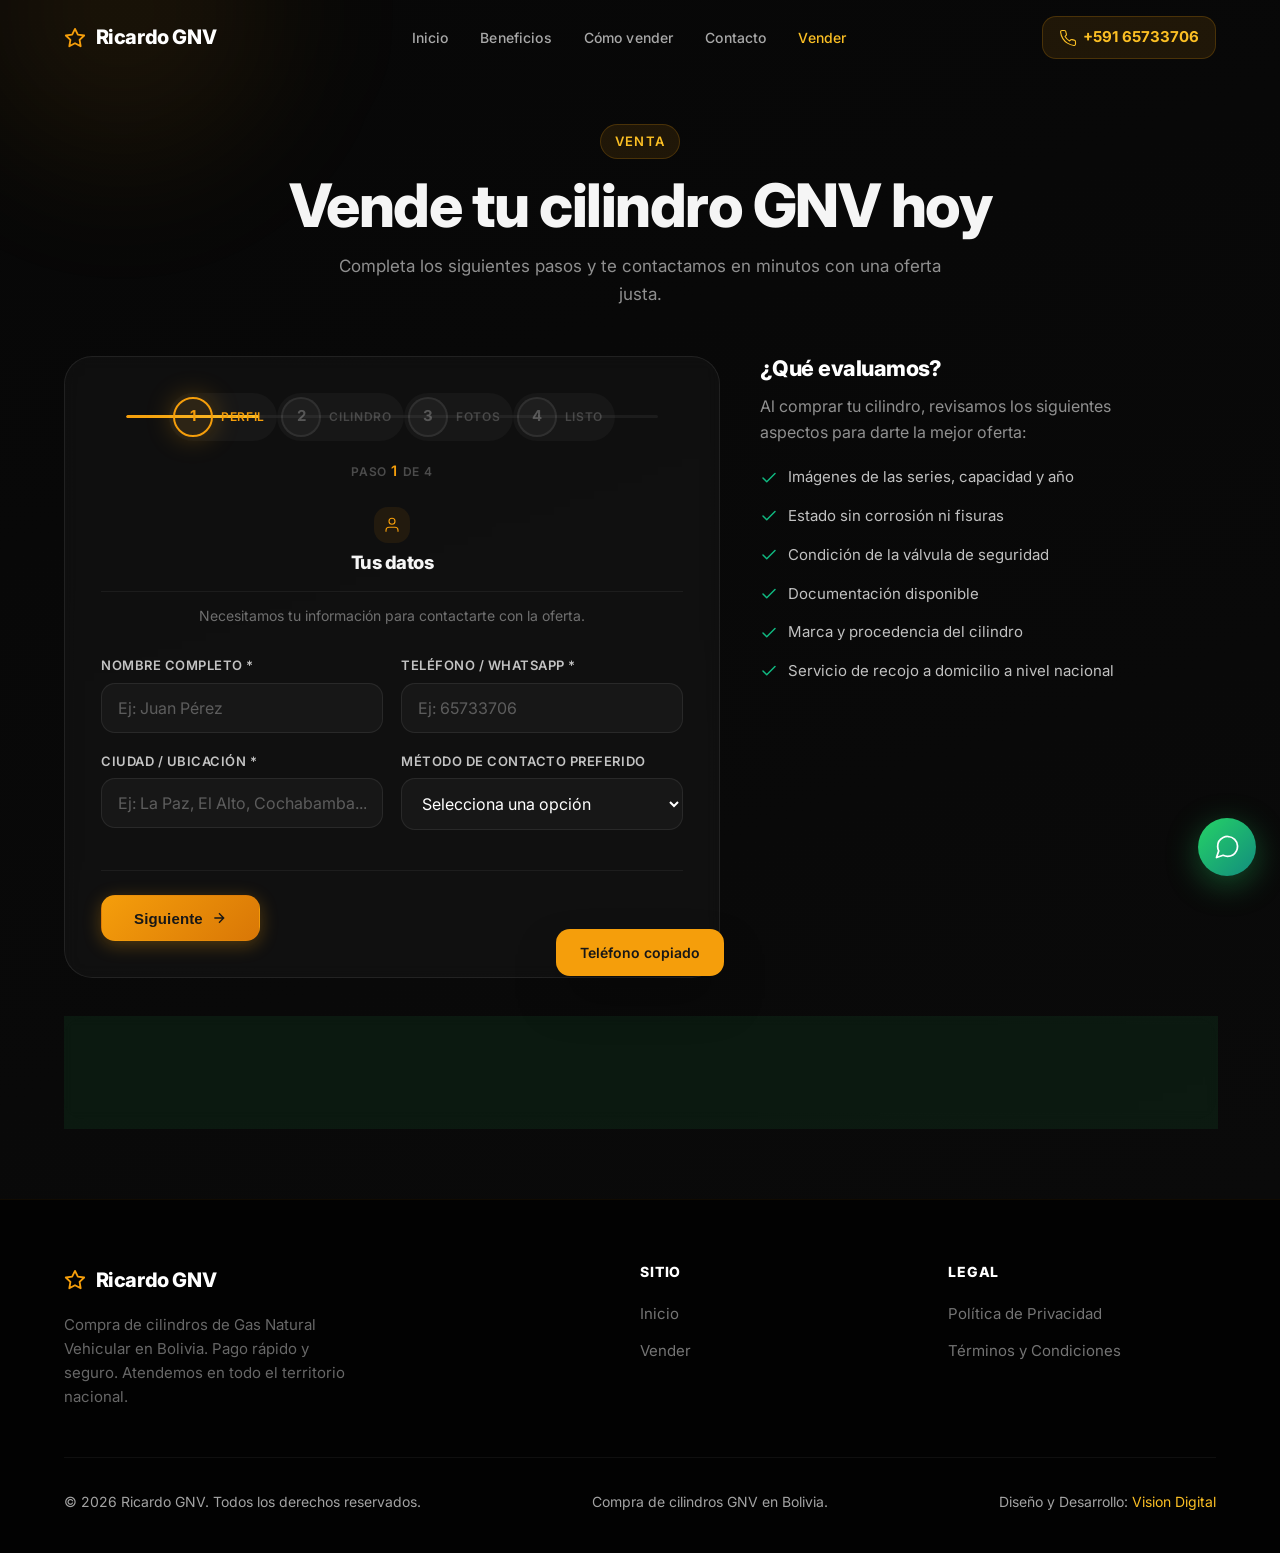
==== commit 3ba1cc06: "Agregar credito Vision Digital en footer" ====
--- a/vender.html
+++ b/vender.html
@@ -307,6 +307,7 @@
             <div class="footer-bottom">
                 <p>&copy; 2026 Ricardo GNV. Todos los derechos reservados.</p>
                 <p>Compra de cilindros GNV en Bolivia.</p>
+                <p>Diseño y Desarrollo: <a href="https://www.visiondigital.lat" target="_blank" rel="noopener noreferrer" style="color: var(--color-primary-light);">Vision Digital</a></p>
             </div>
         </div>
     </footer>
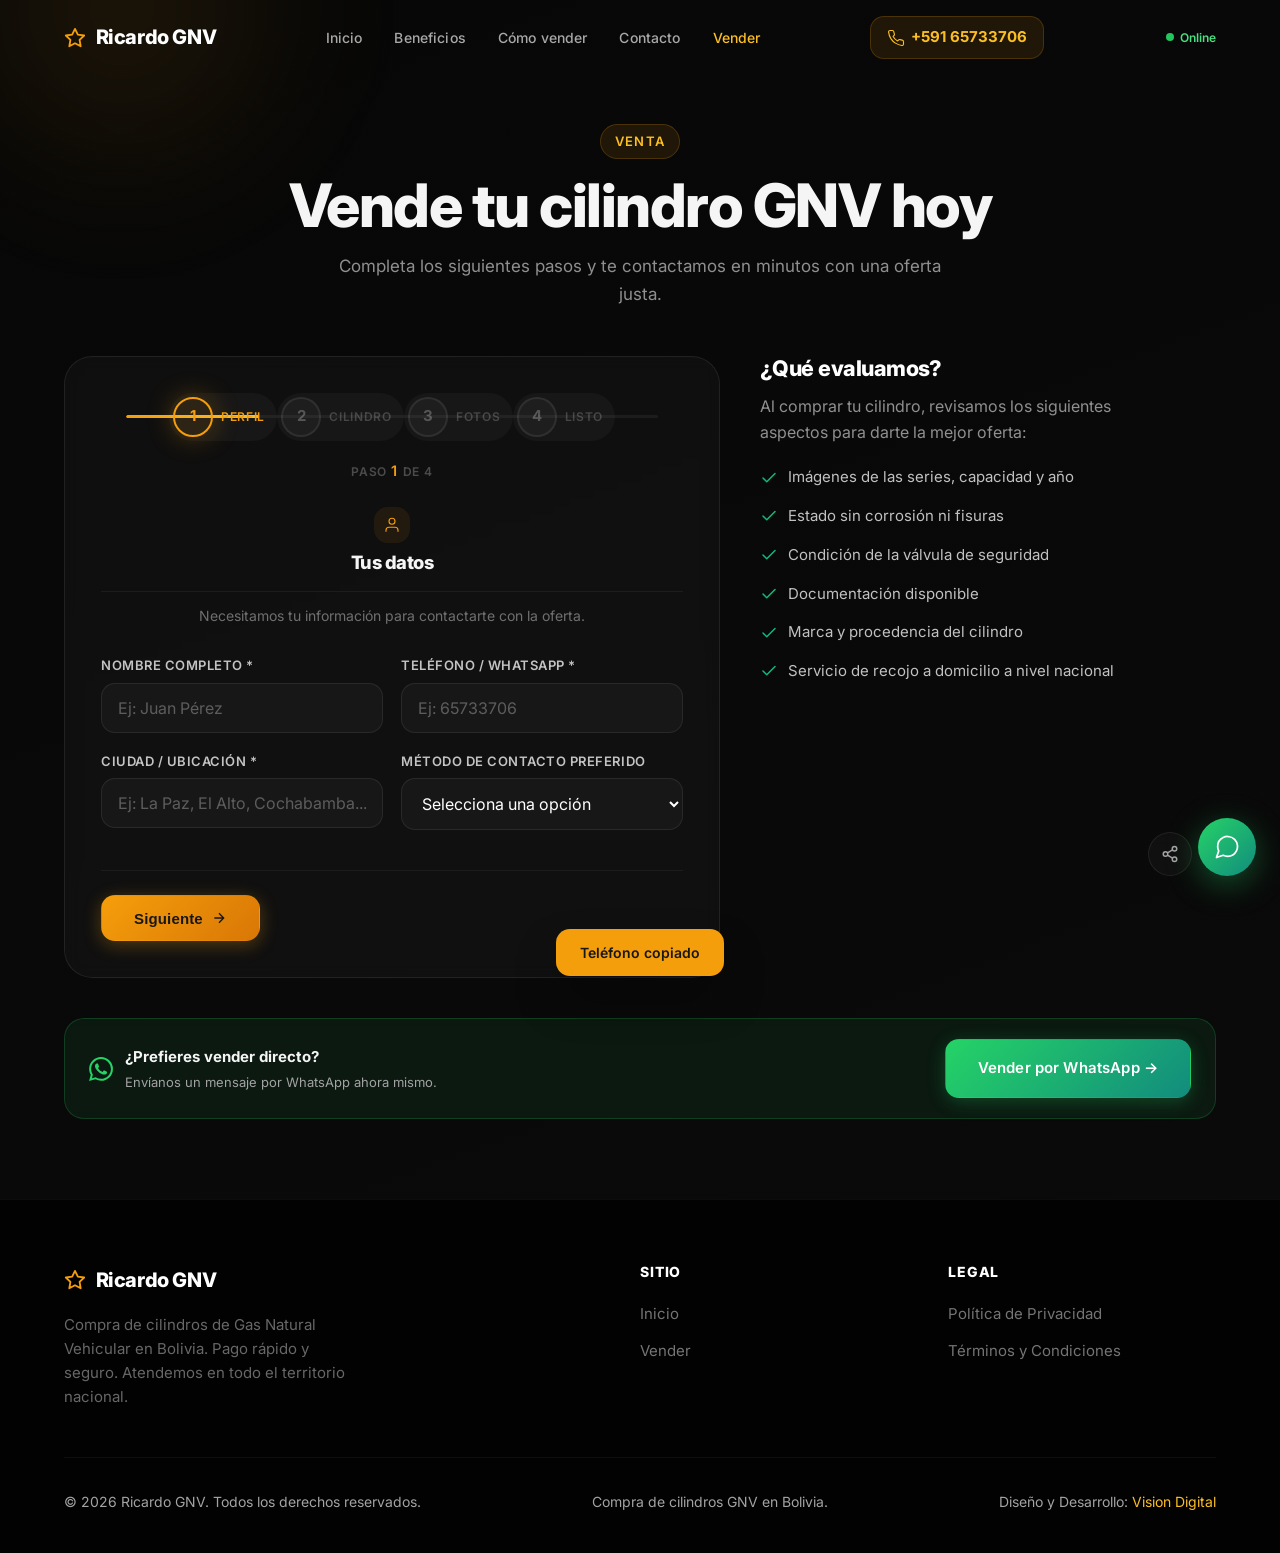
==== commit 6fd7c82a: "6 mejoras: Schema.org, online indicator, PWA offline, share, maps, lightbox" ====
--- a/vender.html
+++ b/vender.html
@@ -28,6 +28,23 @@
     <link rel="preload" href="css/styles.css" as="style">
     <link rel="stylesheet" href="css/styles.css">
     <link rel="manifest" href="manifest.json">
+
+    <script type="application/ld+json">
+    {
+        "@context": "https://schema.org",
+        "@type": "LocalBusiness",
+        "name": "Ricardo GNV",
+        "description": "Compra de cilindros de Gas Natural Vehicular (GNV) en Bolivia. Pago rápido y seguro.",
+        "telephone": "+59165733706",
+        "address": { "@type": "PostalAddress", "streetAddress": "Av. Brasilia entre Libertad y Bélgica", "addressLocality": "Cochabamba", "addressCountry": "BO" },
+        "openingHoursSpecification": [
+            { "@type": "OpeningHoursSpecification", "dayOfWeek": ["Monday","Tuesday","Wednesday","Thursday","Friday"], "opens": "08:00", "closes": "18:00" },
+            { "@type": "OpeningHoursSpecification", "dayOfWeek": "Saturday", "opens": "08:00", "closes": "13:00" }
+        ],
+        "sameAs": ["https://wa.me/59165733706"],
+        "url": "https://ricardo-gnv.lat"
+    }
+    </script>
 </head>
 <body>
 
@@ -60,6 +77,7 @@
                 </svg>
                 +591 65733706
             </a>
+            <span class="online-indicator"><span class="online-dot"></span> Online</span>
         </div>
     </nav>
 
@@ -325,6 +343,10 @@
         <svg width="20" height="20" viewBox="0 0 24 24" fill="none" stroke="currentColor" stroke-width="2"><path d="M18 15l-6-6-6 6"/></svg>
     </button>
 
+    <button class="share-float" id="shareBtn" aria-label="Compartir" title="Compartir">
+        <svg width="18" height="18" viewBox="0 0 24 24" fill="none" stroke="currentColor" stroke-width="2"><circle cx="18" cy="5" r="3"/><circle cx="6" cy="12" r="3"/><circle cx="18" cy="19" r="3"/><path d="M8.59 13.51l6.83 3.98M15.41 6.51l-6.82 3.98"/></svg>
+    </button>
+
     <div class="copy-toast" id="copyToast">Teléfono copiado</div>
 </body>
 </html>
--- a/css/styles.css
+++ b/css/styles.css
@@ -354,6 +354,135 @@
 
 .nav-phone:hover {
     background: rgba(245, 158, 11, 0.18);
+}
+
+.online-indicator {
+    display: none;
+    align-items: center;
+    gap: 0.4rem;
+    font-size: 0.75rem;
+    color: #4ade80;
+    font-weight: 600;
+    margin-left: 0.75rem;
+    white-space: nowrap;
+}
+
+.online-dot {
+    width: 8px;
+    height: 8px;
+    border-radius: 50%;
+    background: #22c55e;
+    animation: online-pulse 2s infinite;
+}
+
+@keyframes online-pulse {
+    0%, 100% { box-shadow: 0 0 0 0 rgba(34,197,94,0.5); }
+    50% { box-shadow: 0 0 0 8px rgba(34,197,94,0); }
+}
+
+/* Share button */
+.share-float {
+    position: fixed;
+    bottom: 1.5rem;
+    right: 5.5rem;
+    z-index: 998;
+    width: 44px;
+    height: 44px;
+    background: var(--color-surface);
+    border: 1px solid var(--color-border);
+    border-radius: 50%;
+    display: flex;
+    align-items: center;
+    justify-content: center;
+    color: var(--color-text-muted);
+    cursor: pointer;
+    transition: var(--transition);
+    backdrop-filter: blur(8px);
+}
+
+.share-float:hover {
+    color: var(--color-primary);
+    border-color: var(--color-primary);
+    box-shadow: var(--shadow-md);
+    transform: translateY(-3px);
+}
+
+/* Lightbox */
+.lightbox {
+    position: fixed;
+    inset: 0;
+    z-index: 2000;
+    background: rgba(0,0,0,0.95);
+    display: flex;
+    align-items: center;
+    justify-content: center;
+    opacity: 0;
+    pointer-events: none;
+    transition: opacity 0.3s;
+}
+
+.lightbox.open {
+    opacity: 1;
+    pointer-events: auto;
+}
+
+.lightbox img {
+    max-width: 90vw;
+    max-height: 85vh;
+    border-radius: var(--radius-md);
+    box-shadow: 0 0 60px rgba(0,0,0,0.5);
+}
+
+.lightbox-close {
+    position: absolute;
+    top: 1rem;
+    right: 1.5rem;
+    width: 40px;
+    height: 40px;
+    border-radius: 50%;
+    background: rgba(255,255,255,0.1);
+    border: none;
+    color: #fff;
+    font-size: 1.5rem;
+    cursor: pointer;
+    display: flex;
+    align-items: center;
+    justify-content: center;
+    transition: background 0.2s;
+}
+
+.lightbox-close:hover { background: rgba(255,255,255,0.2); }
+
+.lightbox-prev, .lightbox-next {
+    position: absolute;
+    top: 50%;
+    transform: translateY(-50%);
+    width: 48px;
+    height: 48px;
+    border-radius: 50%;
+    background: rgba(255,255,255,0.1);
+    border: none;
+    color: #fff;
+    font-size: 1.5rem;
+    cursor: pointer;
+    display: flex;
+    align-items: center;
+    justify-content: center;
+    transition: background 0.2s;
+}
+
+.lightbox-prev { left: 1rem; }
+.lightbox-next { right: 1rem; }
+.lightbox-prev:hover, .lightbox-next:hover { background: rgba(255,255,255,0.2); }
+
+@media (min-width: 768px) {
+    .online-indicator { display: flex; }
+    .share-float { right: 5.5rem; }
+}
+
+@media (max-width: 767px) {
+    .share-float { right: 4.5rem; }
+    .lightbox-prev, .lightbox-next { width: 36px; height: 36px; font-size: 1.2rem; }
 }
 
 .menu-toggle {
--- a/css/styles.css
+++ b/css/styles.css
@@ -354,6 +354,135 @@
 
 .nav-phone:hover {
     background: rgba(245, 158, 11, 0.18);
+}
+
+.online-indicator {
+    display: none;
+    align-items: center;
+    gap: 0.4rem;
+    font-size: 0.75rem;
+    color: #4ade80;
+    font-weight: 600;
+    margin-left: 0.75rem;
+    white-space: nowrap;
+}
+
+.online-dot {
+    width: 8px;
+    height: 8px;
+    border-radius: 50%;
+    background: #22c55e;
+    animation: online-pulse 2s infinite;
+}
+
+@keyframes online-pulse {
+    0%, 100% { box-shadow: 0 0 0 0 rgba(34,197,94,0.5); }
+    50% { box-shadow: 0 0 0 8px rgba(34,197,94,0); }
+}
+
+/* Share button */
+.share-float {
+    position: fixed;
+    bottom: 1.5rem;
+    right: 5.5rem;
+    z-index: 998;
+    width: 44px;
+    height: 44px;
+    background: var(--color-surface);
+    border: 1px solid var(--color-border);
+    border-radius: 50%;
+    display: flex;
+    align-items: center;
+    justify-content: center;
+    color: var(--color-text-muted);
+    cursor: pointer;
+    transition: var(--transition);
+    backdrop-filter: blur(8px);
+}
+
+.share-float:hover {
+    color: var(--color-primary);
+    border-color: var(--color-primary);
+    box-shadow: var(--shadow-md);
+    transform: translateY(-3px);
+}
+
+/* Lightbox */
+.lightbox {
+    position: fixed;
+    inset: 0;
+    z-index: 2000;
+    background: rgba(0,0,0,0.95);
+    display: flex;
+    align-items: center;
+    justify-content: center;
+    opacity: 0;
+    pointer-events: none;
+    transition: opacity 0.3s;
+}
+
+.lightbox.open {
+    opacity: 1;
+    pointer-events: auto;
+}
+
+.lightbox img {
+    max-width: 90vw;
+    max-height: 85vh;
+    border-radius: var(--radius-md);
+    box-shadow: 0 0 60px rgba(0,0,0,0.5);
+}
+
+.lightbox-close {
+    position: absolute;
+    top: 1rem;
+    right: 1.5rem;
+    width: 40px;
+    height: 40px;
+    border-radius: 50%;
+    background: rgba(255,255,255,0.1);
+    border: none;
+    color: #fff;
+    font-size: 1.5rem;
+    cursor: pointer;
+    display: flex;
+    align-items: center;
+    justify-content: center;
+    transition: background 0.2s;
+}
+
+.lightbox-close:hover { background: rgba(255,255,255,0.2); }
+
+.lightbox-prev, .lightbox-next {
+    position: absolute;
+    top: 50%;
+    transform: translateY(-50%);
+    width: 48px;
+    height: 48px;
+    border-radius: 50%;
+    background: rgba(255,255,255,0.1);
+    border: none;
+    color: #fff;
+    font-size: 1.5rem;
+    cursor: pointer;
+    display: flex;
+    align-items: center;
+    justify-content: center;
+    transition: background 0.2s;
+}
+
+.lightbox-prev { left: 1rem; }
+.lightbox-next { right: 1rem; }
+.lightbox-prev:hover, .lightbox-next:hover { background: rgba(255,255,255,0.2); }
+
+@media (min-width: 768px) {
+    .online-indicator { display: flex; }
+    .share-float { right: 5.5rem; }
+}
+
+@media (max-width: 767px) {
+    .share-float { right: 4.5rem; }
+    .lightbox-prev, .lightbox-next { width: 36px; height: 36px; font-size: 1.2rem; }
 }
 
 .menu-toggle {
